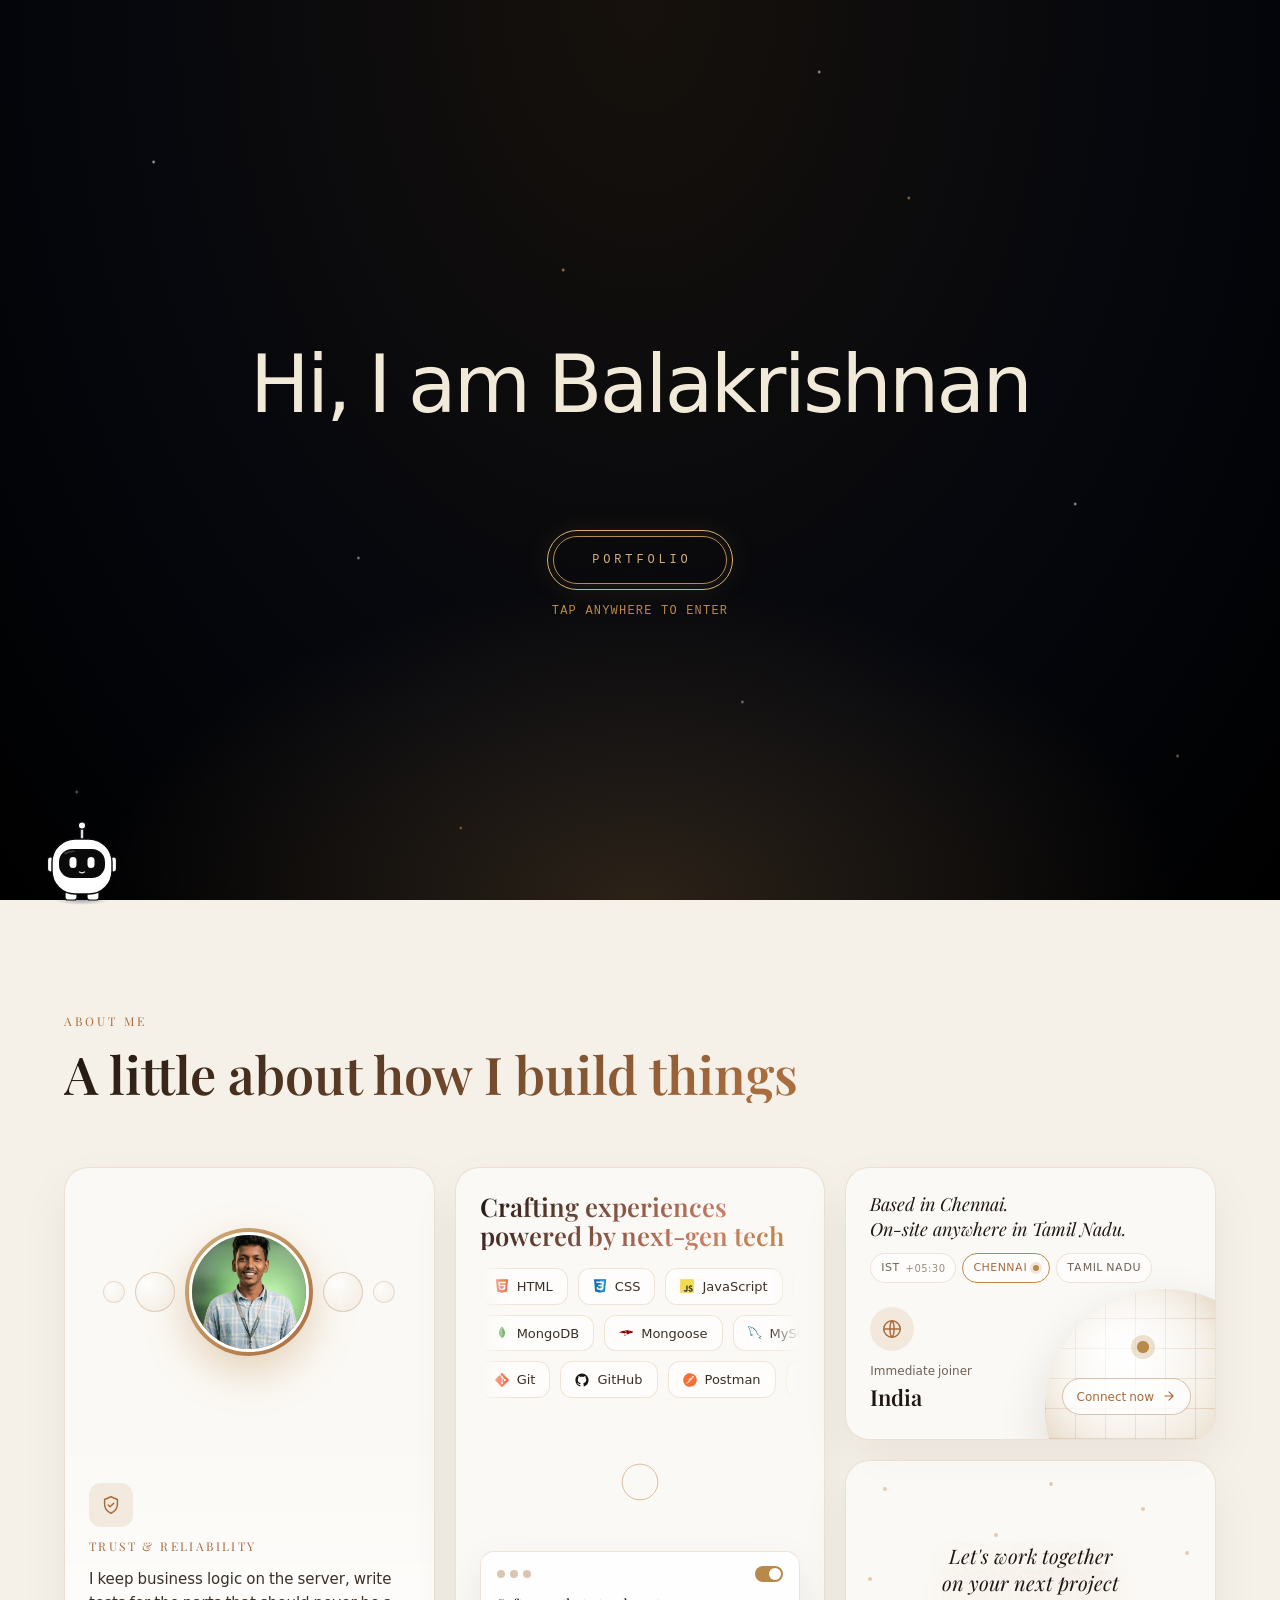
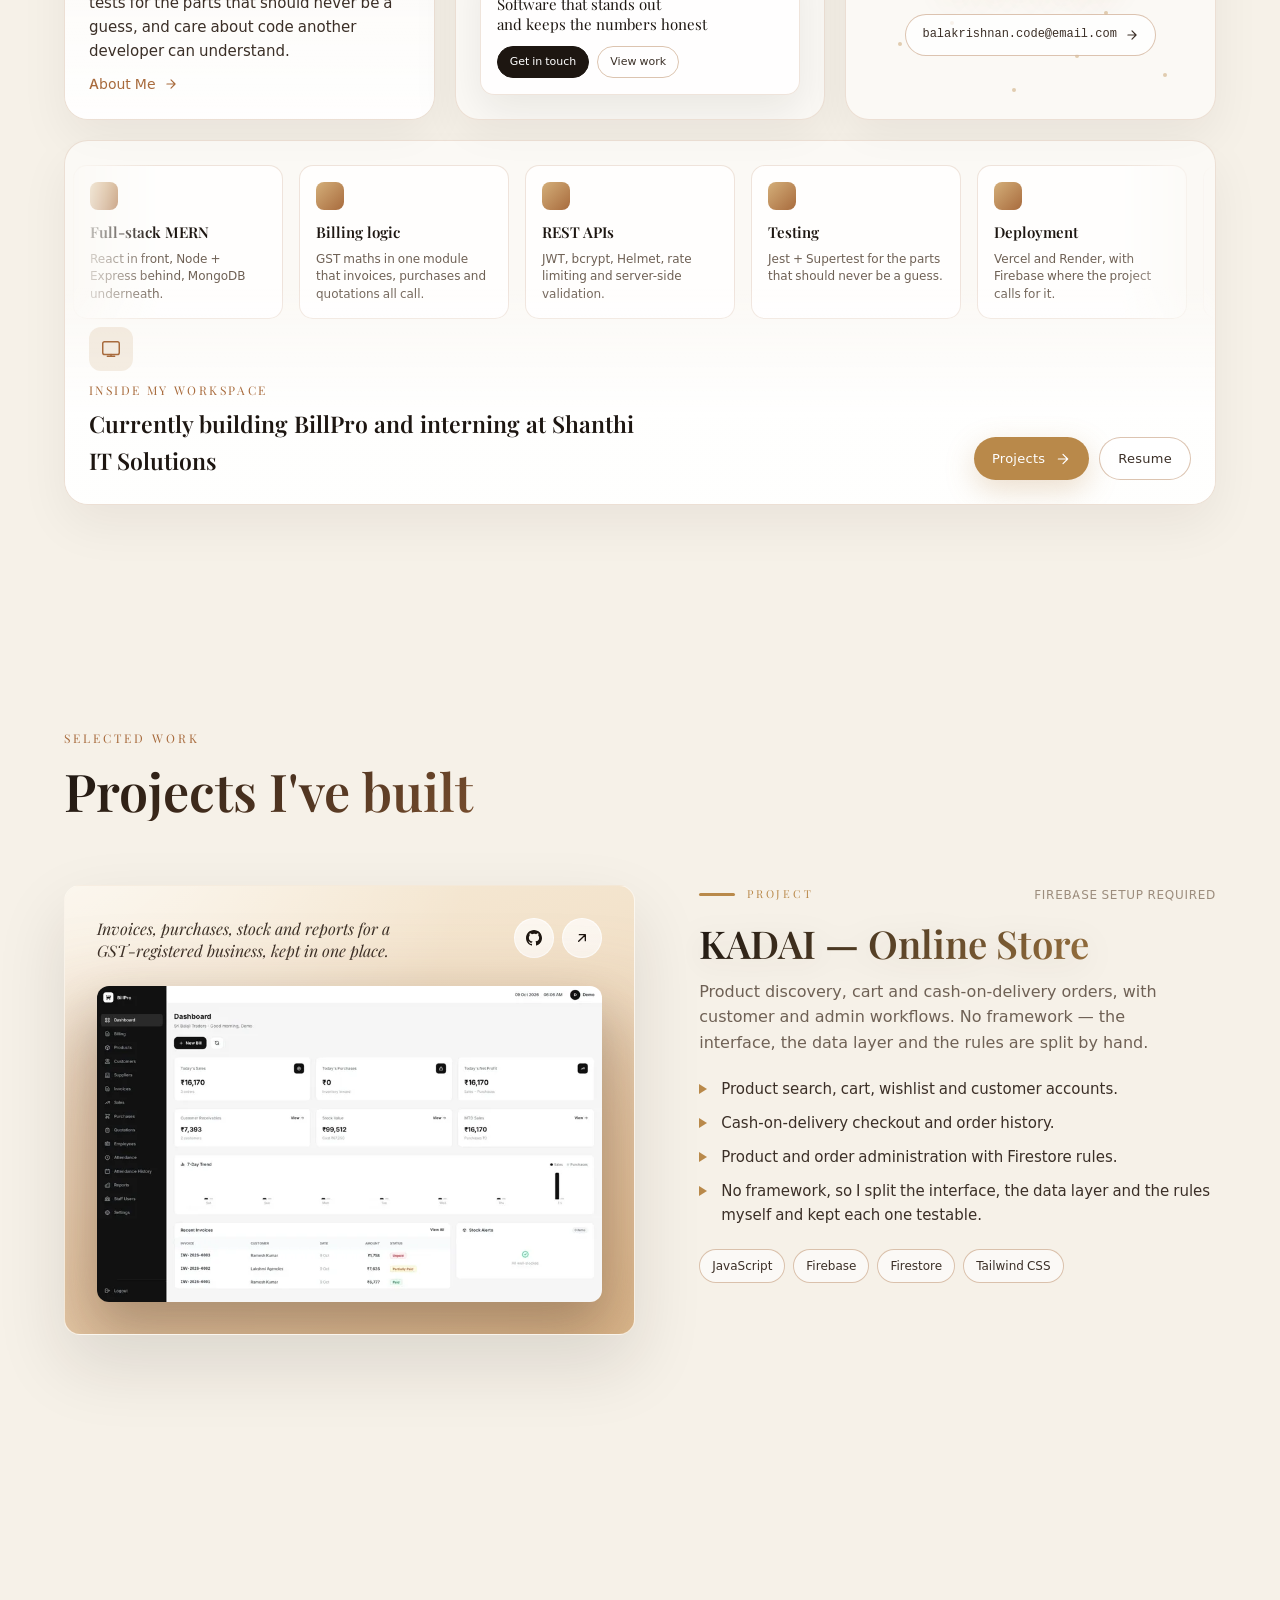
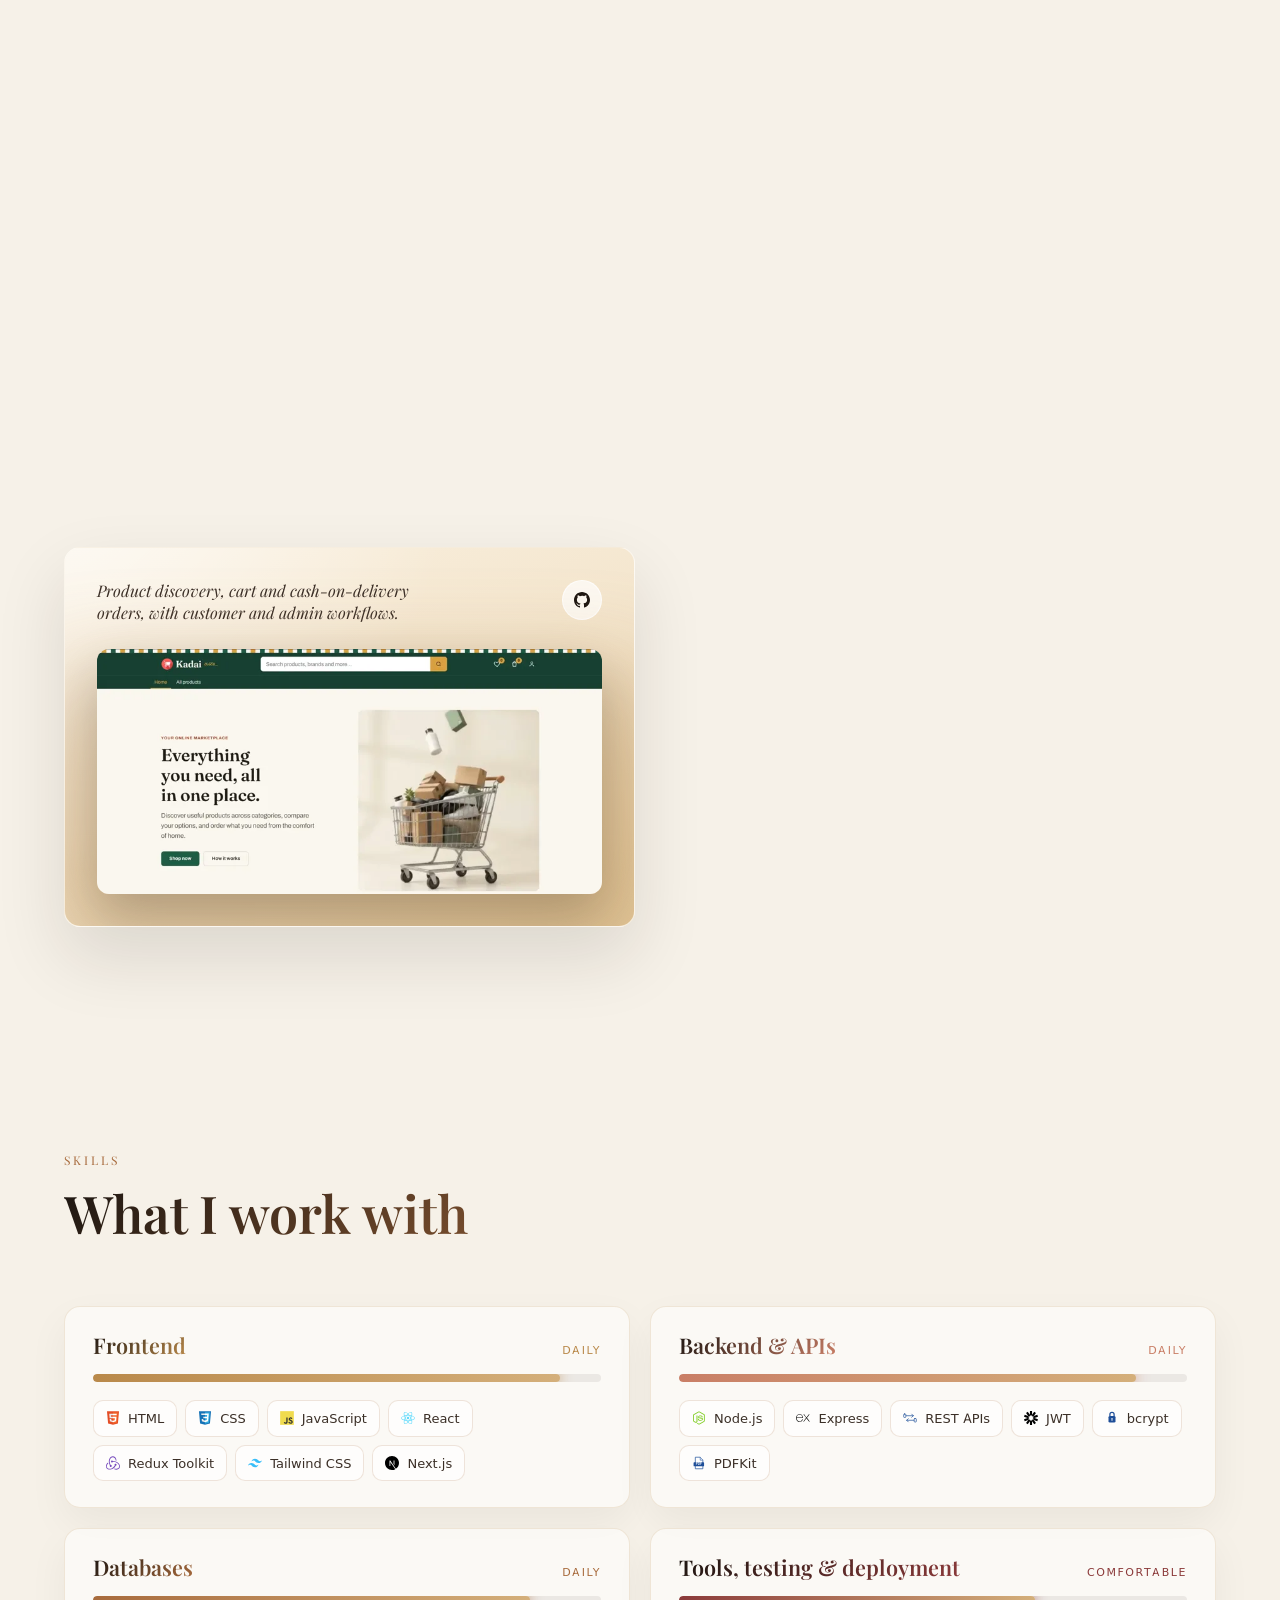
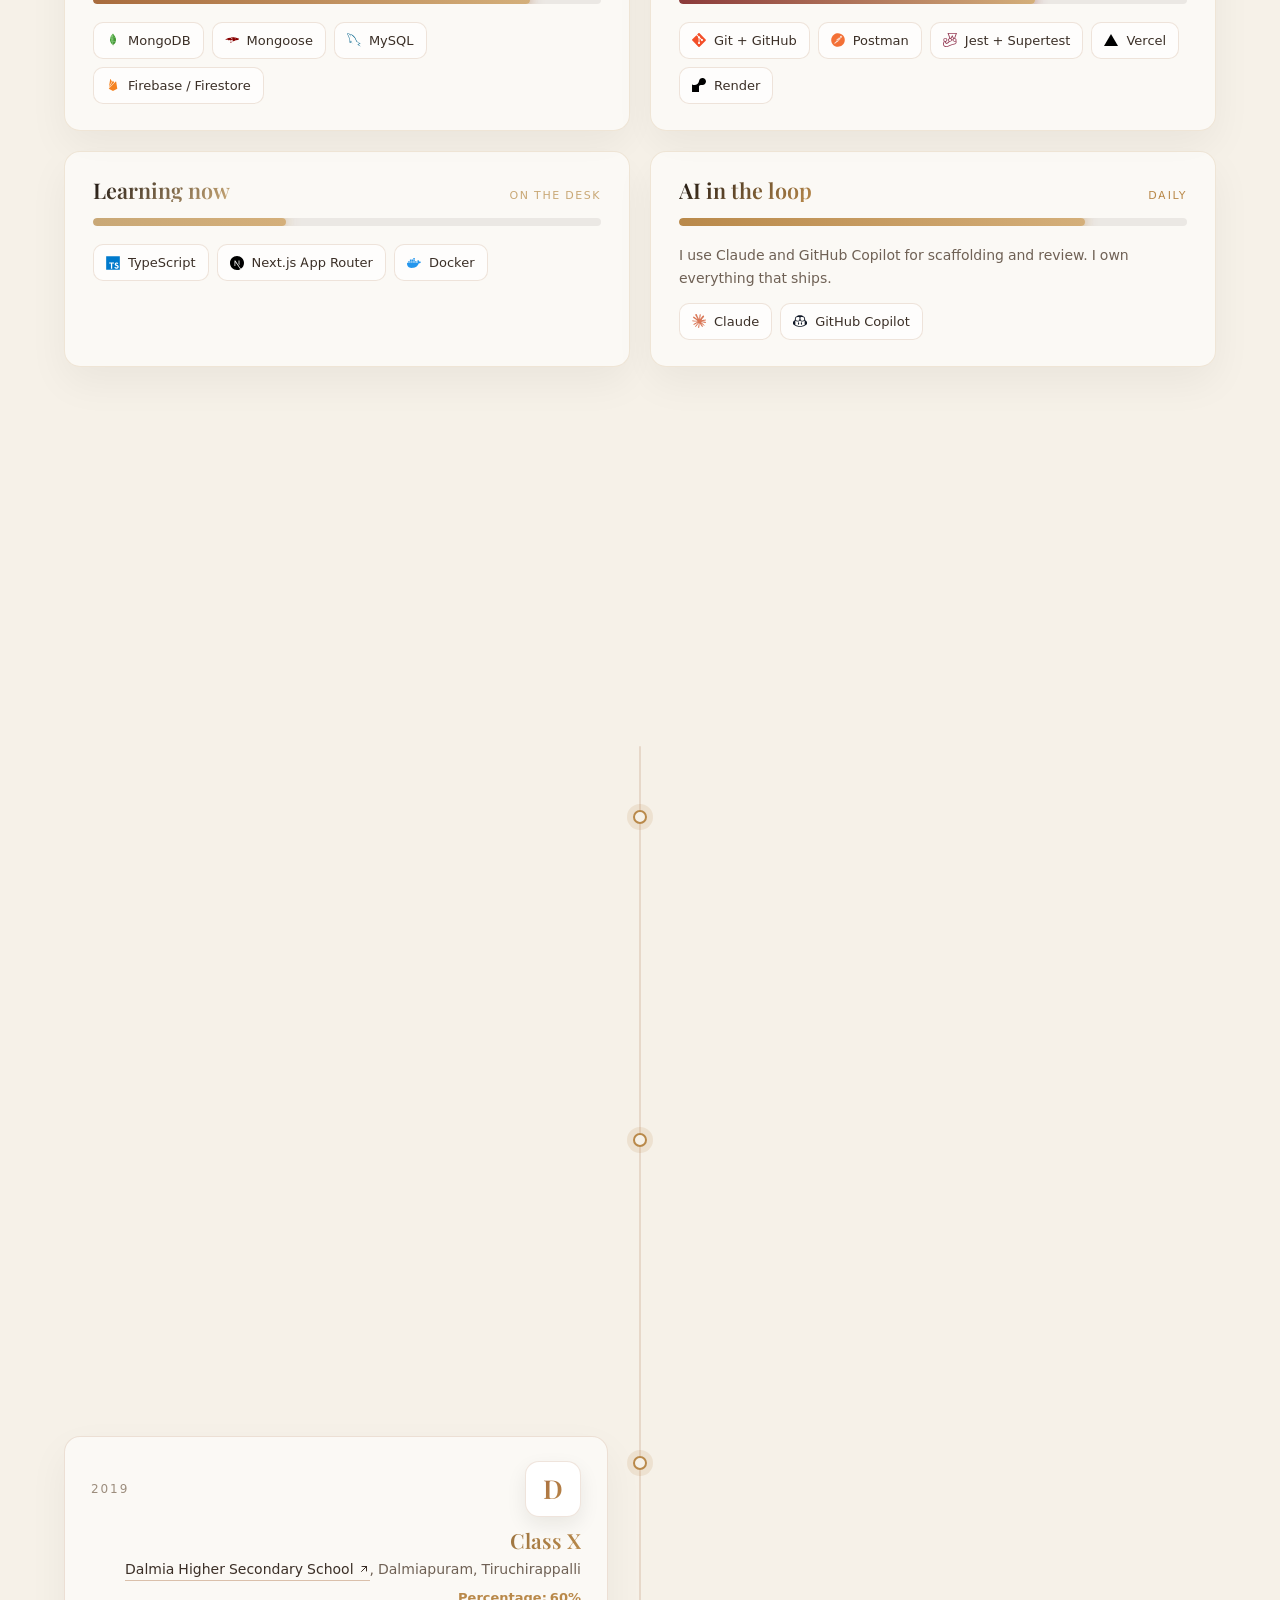
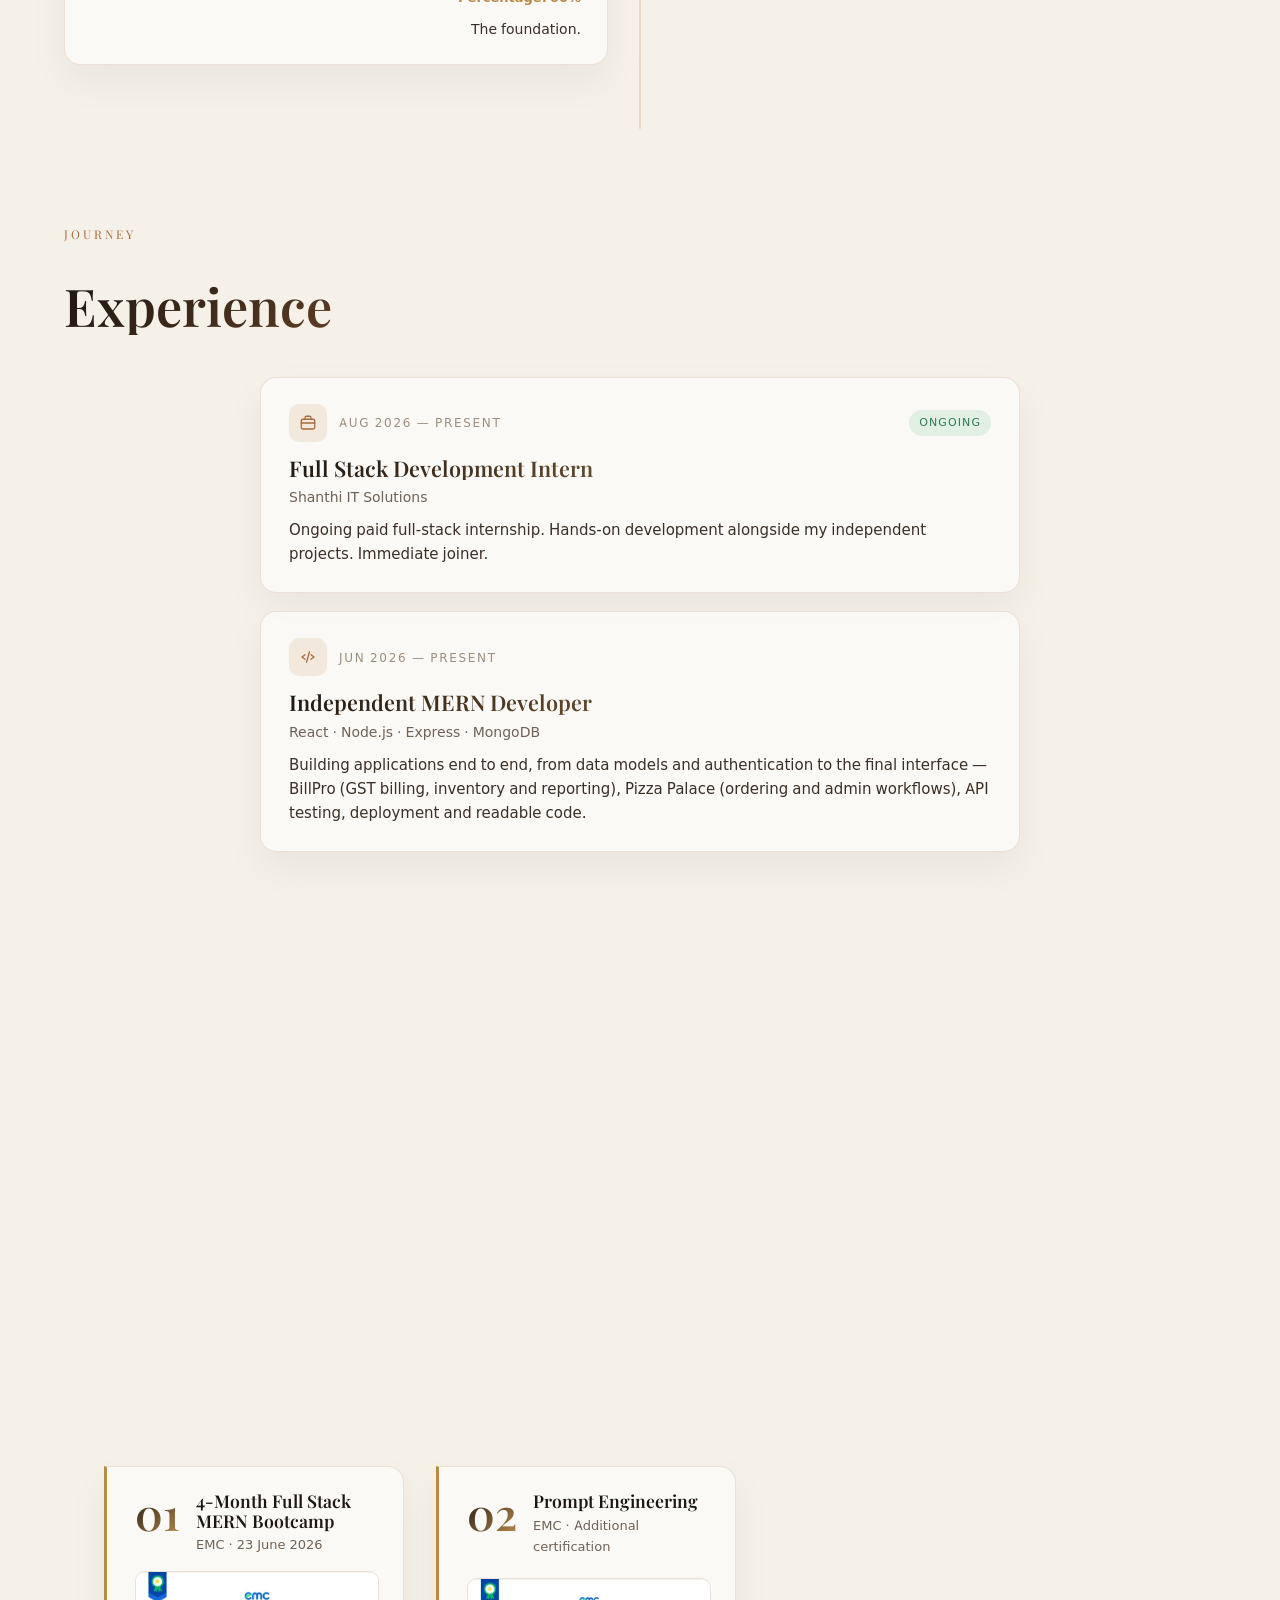
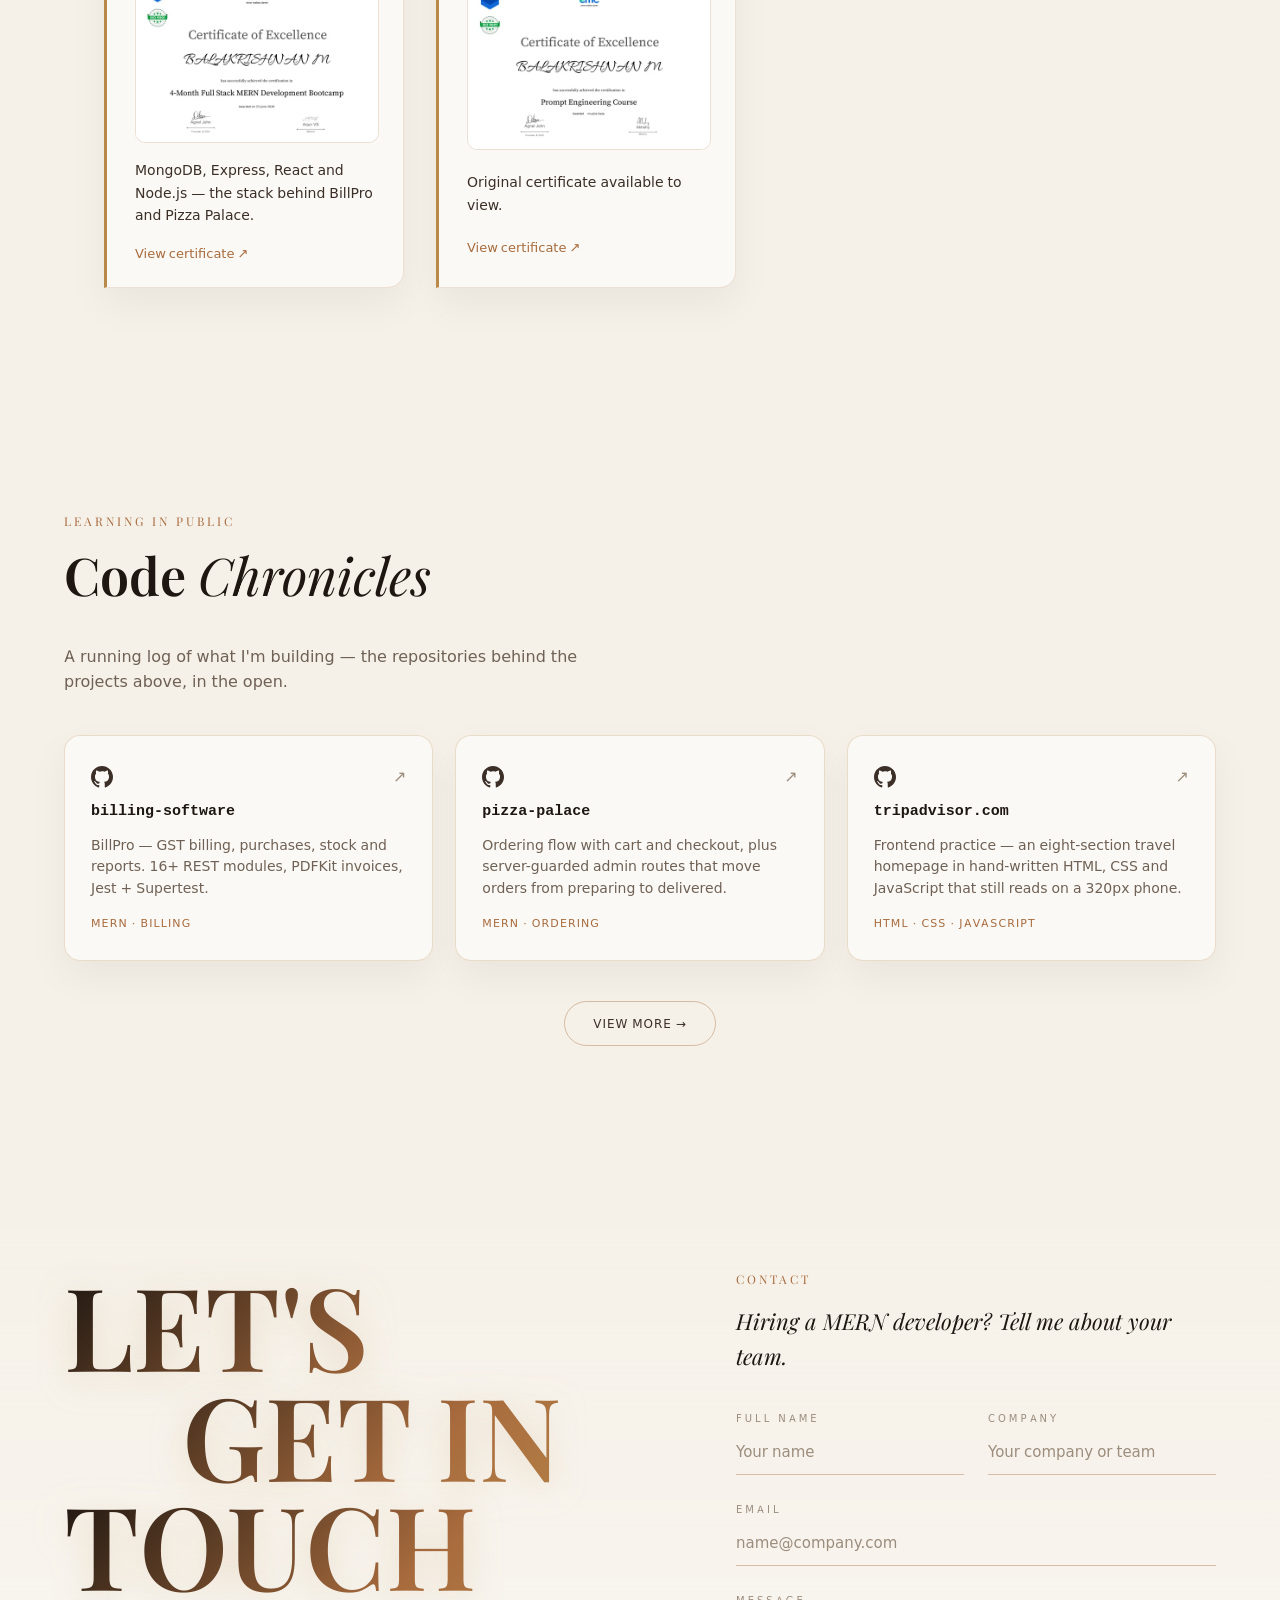
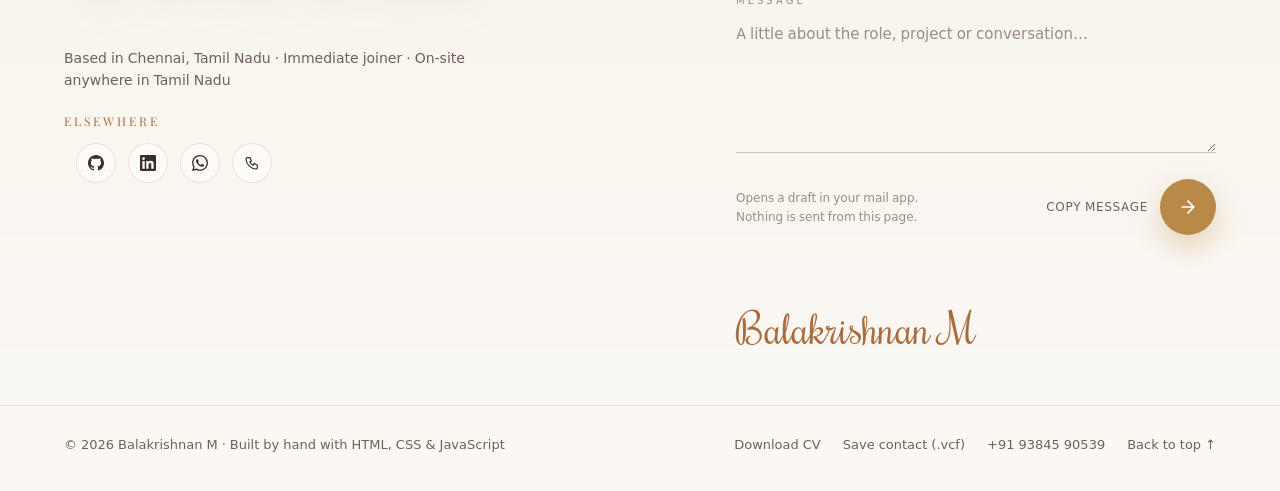
==== index.html @ 7e3c04fd "first commit" ====
<!DOCTYPE html>
<html lang="en">
  <head>
    <meta charset="utf-8" />
    <meta content="2026-10-20-r8.4" name="build" />
    <meta content="width=device-width, initial-scale=1" name="viewport" />
    <title>Balakrishnan M — MERN Stack Developer, Chennai</title>
    <meta content="MERN developer in Chennai. GST billing, ordering and admin software built end to end, with the source and a case study to read." name="description" />
    <meta content="#f6f1e8" name="theme-color" />
    <meta content="website" property="og:type" />
    <meta content="Balakrishnan M — MERN Stack Developer, Chennai" property="og:title" />
    <meta content="MERN developer in Chennai. GST billing, ordering and admin software built end to end, with the source and a case study to read." property="og:description" />
    <meta content="/assets/og.png" property="og:image" />
    <meta content="summary_large_image" name="twitter:card" />
    <link href="/assets/favicon.svg" rel="icon" type="image/svg+xml" />
    <link href="/assets/icon-192.png" rel="apple-touch-icon" />
    <link href="/site.webmanifest" rel="manifest" />
    <link as="font" crossorigin href="/assets/fonts/playfair-display.woff2" rel="preload" type="font/woff2" />
    <link as="font" crossorigin href="/assets/fonts/inter.woff2" rel="preload" type="font/woff2" />

    <!-- Opening gate: hides the page until the opening experience (shooting-star
         sky + Bit the guide, js/opening.js) has mounted so there is no flash of
         content. Skipped for reduced motion, motion-off, deep links and embeds;
         js/opening.js fails open after 2.5 s if it never boots. -->
    <script>
      (function () {
        var root = document.documentElement;
        try {
          var params = new URLSearchParams(location.search);
          if (params.has("embed")) root.classList.add("is-embedded");
          var reduce = matchMedia("(prefers-reduced-motion: reduce)").matches;
          var off = localStorage.getItem("bm-motion") === "off";
          var nav = performance.getEntriesByType("navigation")[0];
          var deepLink = location.hash && ["#top", "#home"].indexOf(location.hash) === -1 && (!nav || nav.type !== "reload");
          if (reduce || off || params.has("embed") || deepLink) return;
        } catch (e) {
          return;
        }
        root.classList.add("opening-pending");
        window.__openingFailOpen = setTimeout(function () {
          window.__openingBootExpired = true;
          root.classList.remove("opening-pending");
        }, 2500);
      })();
    </script>
    <style>
      html.opening-pending { background: #05070d; }
      html.opening-pending body { visibility: hidden; }
      html.opening-pending .opening-experience { visibility: visible; }
    </style>

    <link href="/css/site.css" rel="stylesheet" />
    <link href="/css/opening.css" rel="stylesheet" />
    <link href="/css/print.css" rel="stylesheet" media="print" />
    <script src="/js/site.js" type="module"></script>
    <script type="application/ld+json">
      {
        "@context": "https://schema.org",
        "@type": "Person",
        "name": "Balakrishnan M",
        "jobTitle": "MERN Stack Developer",
        "address": {
          "@type": "PostalAddress",
          "addressLocality": "Chennai",
          "addressRegion": "Tamil Nadu",
          "addressCountry": "IN"
        },
        "sameAs": [
          "https://github.com/Bala-self",
          "https://www.linkedin.com/in/balakrishnan-m-509aa8423/"
        ],
        "email": "balakrishnan.code@email.com"
      }
    </script>
    <noscript>
      <style>
        .js-only { display: none; }
        [data-reveal] { opacity: 1 !important; transform: none !important; filter: none !important; }
        .project-detail-sticky { display: none; }
        .skill-bar > i { width: var(--level) !important; }
      </style>
    </noscript>
  </head>
  <body id="top">
    <a class="skip-link" href="#main">Skip to content</a>

    <!-- Fixed particle field on the right half of the viewport. The 4,000
         points morph from a sphere to a helix to a grid to a torus as you
         scroll (js/site.js → ParticleField). -->
    <div aria-hidden="true" class="particle-field"><canvas data-field></canvas></div>

    <!-- =========================================================== HEADER -->
    <header class="site-header" data-header>
      <div class="header-row">
        <a aria-label="Balakrishnan M — home" class="brand" href="#home">Balakrishnan <em>M.</em></a>

        <nav aria-label="Primary" class="pill-nav" data-nav>
          <a href="#home">Home</a>
          <a href="#about">About</a>
          <a href="#projects">Projects</a>
          <button aria-controls="more-menu" aria-expanded="false" class="pill-more" data-more type="button">More <svg aria-hidden="true" viewBox="0 0 24 24"><path d="M6 9l6 6 6-6"></path></svg></button>
          <a href="#contact">Contact</a>

          <div class="more-menu" data-more-panel hidden id="more-menu">
            <div class="more-tiles">
              <a class="more-tile" href="#skills" style="--tile: #b9894a"><span class="more-tile-art"></span><span class="more-tile-copy"><b>Skills</b><small>Frontend, backend, databases and the tools in between.</small></span></a>
              <a class="more-tile" href="#journey" style="--tile: #a86b3d"><span class="more-tile-art"></span><span class="more-tile-copy"><b>Journey</b><small>School, engineering, then the internship.</small></span></a>
              <a class="more-tile" href="#certifications" style="--tile: #c97e66"><span class="more-tile-art"></span><span class="more-tile-copy"><b>Certifications</b><small>Two of them, both earned.</small></span></a>
              <a class="more-tile" href="#repos" style="--tile: #8b3a3a"><span class="more-tile-art"></span><span class="more-tile-copy"><b>Code Chronicles</b><small>Repositories, in the open.</small></span></a>
            </div>
            <div class="more-list">
              <a class="more-item" download href="/cv/Balakrishnan_M_MERN_Developer.pdf"><span class="more-icon">↓</span><span><b>Download CV</b><small>PDF, one page.</small></span><i>→</i></a>
              <a class="more-item" href="/work/billpro/"><span class="more-icon">▤</span><span><b>BillPro case study</b><small>How the GST billing app was built.</small></span><i>→</i></a>
              <a class="more-item" download href="/Balakrishnan-M.vcf"><span class="more-icon">☎</span><span><b>Save contact</b><small>.vcf for your phone.</small></span><i>→</i></a>
            </div>
          </div>
        </nav>

        <div class="header-actions">
          <button class="hire" id="hire-btn" type="button" data-open-mail>Hire Me</button>
          <button aria-controls="mobile-menu" aria-expanded="false" aria-label="Open menu" class="menu-button js-only" data-menu-open type="button"><svg aria-hidden="true" viewBox="0 0 24 24"><path d="M4 7h16M4 12h16M4 17h16"></path></svg></button>
        </div>
      </div>
    </header>

    <div aria-hidden="true" class="mobile-menu" data-mobile-menu id="mobile-menu">
      <div class="mobile-menu-head">
        <span class="brand">Balakrishnan <em>M.</em></span>
        <button aria-label="Close menu" class="menu-button" data-menu-close type="button"><svg aria-hidden="true" viewBox="0 0 24 24"><path d="m6 6 12 12M18 6 6 18"></path></svg></button>
      </div>
      <nav aria-label="Sections">
        <a href="#home">Home</a>
        <a href="#about">About</a>
        <a href="#projects">Projects</a>
        <a href="#skills">Skills</a>
        <a href="#journey">Journey</a>
        <a href="#certifications">Certifications</a>
        <a href="#repos">Code Chronicles</a>
        <a href="#contact">Contact</a>
      </nav>
      <div class="mobile-menu-foot">
        <button class="hire" type="button" data-open-mail>Hire Me</button>
        <a class="ghost" download href="/cv/Balakrishnan_M_MERN_Developer.pdf">View Resume</a>
      </div>
    </div>

    <main id="main">
      <!-- ============================================================ HERO -->
      <section class="hero" id="home">
        <div class="hero-grid">
          <div class="hero-copy" data-hero-copy>
            <span class="eyebrow">Welcome to my portfolio</span>
            <h1 class="hero-title">Hi, I'm <span>Balakrishnan M.</span></h1>
            <div class="hero-typed-row">
              <span class="hero-typed"><span data-typed></span><i class="caret"></i></span>
            </div>
            <p class="hero-text">I’m Balakrishnan M. I write the software that keeps a business honest: invoices that add up, stock counts that stay right, and orders that reach the right screen.</p>
            <p class="hero-current">Currently a paid full-stack intern at Shanthi IT Solutions. <strong>Available to join immediately.</strong></p>
            <div class="hero-actions">
              <a class="btn-solid" href="#projects">View Work</a>
              <a class="btn-outline" download href="/cv/Balakrishnan_M_MERN_Developer.pdf"><svg aria-hidden="true" viewBox="0 0 24 24"><path d="M12 3v12m0 0 4-4m-4 4-4-4M4 17v2a2 2 0 0 0 2 2h12a2 2 0 0 0 2-2v-2"></path></svg> View Resume</a>
            </div>
            <div class="socials">
              <a aria-label="GitHub" href="https://github.com/Bala-self" rel="noopener noreferrer" target="_blank"><svg viewBox="0 0 24 24"><path d="M12 0C5.37 0 0 5.373 0 12c0 5.303 3.438 9.8 8.207 11.387.6.11.793-.26.793-.577v-2.017c-3.338.726-4.042-1.61-4.042-1.61-.546-1.387-1.333-1.757-1.333-1.757-1.089-.744.083-.729.083-.729 1.205.084 1.84 1.237 1.84 1.237 1.07 1.834 2.807 1.304 3.492.997.108-.775.42-1.305.763-1.605-2.665-.303-5.466-1.332-5.466-5.93 0-1.31.469-2.381 1.236-3.221-.124-.303-.536-1.524.117-3.176 0 0 1.008-.322 3.301 1.23A11.5 11.5 0 0 1 12 5.803c1.02.005 2.047.138 3.006.404 2.291-1.552 3.297-1.23 3.297-1.23.655 1.653.243 2.874.12 3.176.77.84 1.234 1.911 1.234 3.221 0 4.61-2.804 5.624-5.475 5.921.43.372.823 1.102.823 2.222v3.293c0 .32.192.694.801.576C20.566 21.796 24 17.3 24 12c0-6.627-5.373-12-12-12z"></path></svg></a>
              <a aria-label="LinkedIn" href="https://www.linkedin.com/in/balakrishnan-m-509aa8423/" rel="noopener noreferrer" target="_blank"><svg viewBox="0 0 24 24"><path d="M20.447 20.452h-3.554v-5.569c0-1.328-.027-3.037-1.852-3.037-1.853 0-2.136 1.445-2.136 2.939v5.667H9.351V9h3.414v1.561h.046c.477-.9 1.637-1.85 3.37-1.85 3.601 0 4.267 2.37 4.267 5.455v6.286zM5.337 7.433c-1.144 0-2.063-.926-2.063-2.065 0-1.138.92-2.063 2.063-2.063 1.14 0 2.064.925 2.064 2.063 0 1.139-.925 2.065-2.064 2.065zm1.782 13.019H3.555V9h3.564v11.452zM22.225 0H1.771C.792 0 0 .774 0 1.729v20.542C0 23.227.792 24 1.771 24h20.451C23.2 24 24 23.227 24 22.271V1.729C24 .774 23.2 0 22.222 0h.003z"></path></svg></a>
              <a aria-label="WhatsApp" href="https://wa.me/919384590539?text=Hi%20Balakrishnan%2C%20I%20saw%20your%20portfolio%20and%20would%20like%20to%20discuss%20a%20role." rel="noopener noreferrer" target="_blank"><svg viewBox="0 0 24 24"><path d="M17.472 14.382c-.297-.149-1.758-.867-2.03-.967-.273-.099-.471-.148-.67.15-.197.297-.767.966-.94 1.164-.173.199-.347.223-.644.075-.297-.15-1.255-.463-2.39-1.475-.883-.788-1.48-1.761-1.653-2.059-.173-.297-.018-.458.13-.606.134-.133.298-.347.446-.52.149-.174.198-.298.298-.497.099-.198.05-.371-.025-.52-.075-.149-.669-1.612-.916-2.207-.242-.579-.487-.5-.669-.51-.173-.008-.371-.01-.57-.01-.198 0-.52.074-.792.372-.272.297-1.04 1.016-1.04 2.479 0 1.462 1.065 2.875 1.213 3.074.149.198 2.096 3.2 5.077 4.487.709.306 1.262.489 1.694.625.712.227 1.36.195 1.871.118.571-.085 1.758-.719 2.006-1.413.248-.694.248-1.289.173-1.413-.074-.124-.272-.198-.57-.347m-5.421 7.403h-.004a9.87 9.87 0 0 1-5.031-1.378l-.361-.214-3.741.982.998-3.648-.235-.374a9.86 9.86 0 0 1-1.51-5.26c.001-5.45 4.436-9.884 9.888-9.884 2.64 0 5.122 1.03 6.988 2.898a9.825 9.825 0 0 1 2.893 6.994c-.003 5.45-4.437 9.884-9.885 9.884m8.413-18.297A11.815 11.815 0 0 0 12.05 0C5.495 0 .16 5.335.157 11.892c0 2.096.547 4.142 1.588 5.945L.057 24l6.305-1.654a11.882 11.882 0 0 0 5.683 1.448h.005c6.554 0 11.89-5.335 11.893-11.893a11.821 11.821 0 0 0-3.48-8.413Z"></path></svg></a>
              <button aria-label="Send an email" class="social-btn" type="button" data-open-mail><svg fill="none" stroke="currentColor" stroke-width="1.8" viewBox="0 0 24 24"><path d="M4 5h16v14H4V5zm0 1 8 6 8-6" stroke-linecap="round" stroke-linejoin="round"></path></svg></button>
            </div>
          </div>

          <div class="hero-visual" data-hero-visual>
            <div class="hero-blob" data-depth="26" data-float="8" data-float-speed="0.6"></div>
            <div class="hero-ring" data-depth="18"></div>
            <div class="hero-frame-ghost" data-depth="-10"></div>
            <div class="hero-frame-tilt" data-depth="10" data-float="10" data-float-speed="0.8" data-tilt>
              <figure class="hero-frame">
                <img alt="Balakrishnan M in a navy suit, studio portrait" fetchpriority="high" height="1398" src="/assets/img/studio-portrait.webp" width="900" />
                <span class="corner corner-tl"></span>
                <span class="corner corner-br"></span>
                <span class="hero-glare"></span>
              </figure>
            </div>
          </div>
        </div>
      </section>

      <div class="page-body">
        <!-- ========================================================= ABOUT -->
        <section class="section" id="about">
          <div class="section-inner">
            <span class="eyebrow" data-reveal>About Me</span>
            <h2 class="h2 grad" data-reveal>A little about how I build things</h2>

            <div class="bento">
              <!-- Tile 1: trust -->
              <div class="tile tile-trust" data-reveal>
                <span class="tile-badge">Trust &amp; Reliability <i></i></span>
                <div class="avatar-row">
                  <span class="ring ring-xs"></span>
                  <span class="ring ring-sm"></span>
                  <span class="avatar"><span><img alt="Balakrishnan M smiling in a checked shirt" height="1092" loading="lazy" src="/assets/img/balakrishnan.webp" width="900" /></span></span>
                  <span class="ring ring-sm"></span>
                  <span class="ring ring-xs"></span>
                </div>
                <div class="tile-shade"></div>
                <div class="tile-trust-copy">
                  <span class="tile-icon"><svg viewBox="0 0 24 24"><path d="M12 3l7 3v5c0 5-3.5 8.5-7 10-3.5-1.5-7-5-7-10V6l7-3z"></path><path d="m9 12 2 2 4-4"></path></svg></span>
                  <p class="tile-kicker">Trust &amp; Reliability</p>
                  <p class="tile-lead">I keep business logic on the server, write tests for the parts that should never be a guess, and care about code another developer can understand.</p>
                  <a class="tile-link" href="#journey">About Me <svg viewBox="0 0 24 24"><path d="M5 12h14M12 5l7 7-7 7"></path></svg></a>
                </div>
              </div>

              <!-- Tile 2: tech marquee -->
              <div class="tile tile-tech" data-reveal data-reveal-delay="1">
                <h3 class="tile-title grad-rose">Crafting experiences powered by next-gen tech</h3>
                <div class="marquee-rows">
                  <div class="marquee" data-marquee>
                    <div class="marquee-track">
                      <span class="chip"><img alt="" src="/assets/icons/html5.svg" />HTML</span>
                      <span class="chip"><img alt="" src="/assets/icons/css3.svg" />CSS</span>
                      <span class="chip"><img alt="" src="/assets/icons/javascript.svg" />JavaScript</span>
                      <span class="chip"><img alt="" src="/assets/icons/react.svg" />React</span>
                      <span class="chip"><img alt="" src="/assets/icons/redux.svg" />Redux Toolkit</span>
                      <span class="chip"><img alt="" src="/assets/icons/tailwind.svg" />Tailwind CSS</span>
                      <span class="chip"><img alt="" src="/assets/icons/nextjs.svg" />Next.js</span>
                    </div>
                  </div>
                  <div class="marquee" data-marquee data-reverse>
                    <div class="marquee-track">
                      <span class="chip"><img alt="" src="/assets/icons/mongodb.svg" />MongoDB</span>
                      <span class="chip"><img alt="" src="/assets/icons/mongoose.svg" />Mongoose</span>
                      <span class="chip"><img alt="" src="/assets/icons/mysql.svg" />MySQL</span>
                      <span class="chip"><img alt="" src="/assets/icons/firebase.svg" />Firebase</span>
                      <span class="chip"><img alt="" src="/assets/icons/nodejs.svg" />Node.js</span>
                      <span class="chip"><img alt="" src="/assets/icons/express.svg" />Express</span>
                      <span class="chip"><img alt="" src="/assets/icons/rest-api.svg" />REST APIs</span>
                      <span class="chip"><img alt="" src="/assets/icons/jwt.svg" />JWT + bcrypt</span>
                    </div>
                  </div>
                  <div class="marquee" data-marquee>
                    <div class="marquee-track">
                      <span class="chip"><img alt="" src="/assets/icons/git.svg" />Git</span>
                      <span class="chip"><img alt="" src="/assets/icons/github.svg" />GitHub</span>
                      <span class="chip"><img alt="" src="/assets/icons/postman.svg" />Postman</span>
                      <span class="chip"><img alt="" src="/assets/icons/jest.svg" />Jest</span>
                      <span class="chip"><img alt="" src="/assets/icons/supertest.svg" />Supertest</span>
                      <span class="chip"><img alt="" src="/assets/icons/vercel.svg" />Vercel</span>
                      <span class="chip"><img alt="" src="/assets/icons/render.svg" />Render</span>
                      <span class="chip"><img alt="" src="/assets/icons/docker.svg" />Docker</span>
                      <span class="chip"><img alt="" src="/assets/icons/pdfkit.svg" />PDFKit</span>
                      <span class="chip"><img alt="" src="/assets/icons/typescript.svg" />TypeScript</span>
                    </div>
                  </div>
                </div>
                <div class="pulse-rings"><i></i><i></i><i></i><i></i></div>
                <div class="mini-browser">
                  <div class="mini-browser-bar"><span class="dots"><i></i><i></i><i></i></span><span class="toggle"><i></i></span></div>
                  <p>Software that stands out<br />and keeps the numbers honest</p>
                  <div class="mini-browser-actions"><a href="#contact">Get in touch</a><a href="#projects">View work</a></div>
                </div>
              </div>

              <!-- Tile 3: location -->
              <div class="tile tile-globe" data-reveal data-reveal-delay="2">
                <div class="globe"><span class="globe-grid"></span><span class="globe-shine"></span></div>
                <div class="globe-pin"><i class="ping"></i><i class="pulse"></i><i class="dot"></i></div>
                <div class="tile-globe-top">
                  <p class="tile-italic">Based in Chennai.<br />On-site anywhere in Tamil Nadu.</p>
                  <div class="tz-row"><span class="tz">IST <small>+05:30</small></span><span class="tz tz-active">Chennai <i></i></span><span class="tz">Tamil Nadu</span></div>
                </div>
                <div class="tile-globe-foot">
                  <div>
                    <span class="tile-icon round"><svg viewBox="0 0 24 24"><circle cx="12" cy="12" r="9"></circle><path d="M3 12h18M12 3c3 3 3 15 0 18M12 3c-3 3-3 15 0 18"></path></svg></span>
                    <p class="tile-small">Immediate joiner</p>
                    <p class="tile-big">India</p>
                  </div>
                  <a class="pill-link" href="#contact">Connect now <svg viewBox="0 0 24 24"><path d="M5 12h14M12 5l7 7-7 7"></path></svg></a>
                </div>
              </div>

              <!-- Tile 4: CTA -->
              <div class="tile tile-cta" data-reveal data-reveal-delay="2">
                <div class="stars"><i style="top:10%;left:10%"></i><i style="top:18%;left:80%"></i><i style="top:70%;left:14%"></i><i style="top:82%;left:86%"></i><i style="top:45%;left:6%"></i><i style="top:28%;left:40%"></i><i style="top:58%;left:70%"></i><i style="top:88%;left:45%"></i><i style="top:8%;left:55%"></i><i style="top:75%;left:62%"></i><i style="top:35%;left:92%"></i><i style="top:62%;left:28%"></i></div>
                <p class="tile-italic glow-text">Let's work together<br />on your next project</p>
                <button class="mono-link" type="button" data-open-mail>balakrishnan.code@email.com <svg viewBox="0 0 24 24"><path d="M5 12h14M12 5l7 7-7 7"></path></svg></button>
              </div>

              <!-- Tile 5: workspace marquee -->
              <div class="tile tile-workspace" data-reveal data-reveal-delay="3">
                <div class="workspace-marquee" data-marquee>
                  <div class="marquee-track">
                    <div class="ws-card"><i></i><p>Full-stack MERN</p><small>React in front, Node + Express behind, MongoDB underneath.</small></div>
                    <div class="ws-card"><i></i><p>Billing logic</p><small>GST maths in one module that invoices, purchases and quotations all call.</small></div>
                    <div class="ws-card"><i></i><p>REST APIs</p><small>JWT, bcrypt, Helmet, rate limiting and server-side validation.</small></div>
                    <div class="ws-card"><i></i><p>Testing</p><small>Jest + Supertest for the parts that should never be a guess.</small></div>
                    <div class="ws-card"><i></i><p>Deployment</p><small>Vercel and Render, with Firebase where the project calls for it.</small></div>
                    <div class="ws-card"><i></i><p>Responsive UI</p><small>Hand-written, mobile-first layouts that read on a 320px phone.</small></div>
                  </div>
                </div>
                <div class="tile-shade-up"></div>
                <div class="tile-workspace-foot">
                  <div>
                    <span class="tile-icon square"><svg viewBox="0 0 24 24"><rect height="14" rx="2" width="18" x="3" y="4"></rect><path d="M8 20h8M12 18v2"></path></svg></span>
                    <p class="tile-kicker">Inside My Workspace</p>
                    <p class="tile-strong">Currently building BillPro and interning at Shanthi IT Solutions</p>
                  </div>
                  <div class="tile-actions">
                    <a class="btn-solid small" href="#projects">Projects <svg viewBox="0 0 24 24"><path d="M5 12h14M12 5l7 7-7 7"></path></svg></a>
                    <a class="btn-outline small" download href="/cv/Balakrishnan_M_MERN_Developer.pdf">Resume</a>
                  </div>
                </div>
              </div>
            </div>
          </div>
        </section>

        <!-- ====================================================== PROJECTS -->
        <section class="section section-projects" id="projects">
          <div class="section-inner">
            <span class="eyebrow" data-reveal>Selected Work</span>
            <h2 class="h2 grad" data-reveal>Projects I've built</h2>

            <div class="projects-grid" data-projects>
              <div class="projects-cards">
                <!-- 01 BillPro -->
                <div class="project-block" data-project="0" id="billpro" style="--accent: #a86b3d; --card-a: #f1dfc6; --card-b: #e2c399; --card-c: #f7ecd9">
                  <article class="project-card" data-reveal>
                    <div class="project-card-glow"></div>
                    <div class="project-card-top">
                      <p class="project-tag">Invoices, purchases, stock and reports for a GST-registered business, kept in one place.</p>
                      <div class="project-icons">
                        <a aria-label="BillPro source on GitHub" href="https://github.com/Bala-self/billing-software" rel="noopener noreferrer" target="_blank"><svg viewBox="0 0 24 24"><path d="M12 0C5.37 0 0 5.373 0 12c0 5.303 3.438 9.8 8.207 11.387.6.11.793-.26.793-.577v-2.017c-3.338.726-4.042-1.61-4.042-1.61-.546-1.387-1.333-1.757-1.333-1.757-1.089-.744.083-.729.083-.729 1.205.084 1.84 1.237 1.84 1.237 1.07 1.834 2.807 1.304 3.492.997.108-.775.42-1.305.763-1.605-2.665-.303-5.466-1.332-5.466-5.93 0-1.31.469-2.381 1.236-3.221-.124-.303-.536-1.524.117-3.176 0 0 1.008-.322 3.301 1.23A11.5 11.5 0 0 1 12 5.803c1.02.005 2.047.138 3.006.404 2.291-1.552 3.297-1.23 3.297-1.23.655 1.653.243 2.874.12 3.176.77.84 1.234 1.911 1.234 3.221 0 4.61-2.804 5.624-5.475 5.921.43.372.823 1.102.823 2.222v3.293c0 .32.192.694.801.576C20.566 21.796 24 17.3 24 12c0-6.627-5.373-12-12-12z"></path></svg></a>
                        <a aria-label="BillPro case study" href="/work/billpro/"><svg fill="none" stroke="currentColor" stroke-width="2" viewBox="0 0 24 24"><path d="M7 17L17 7M17 7H8M17 7V16" stroke-linecap="round" stroke-linejoin="round"></path></svg></a>
                      </div>
                    </div>
                    <div class="project-shot">
                      <div class="project-shot-halo"></div>
                      <a aria-label="Enlarge BillPro screenshot" data-lightbox href="/assets/img/billpro.webp"><img alt="BillPro — GST Billing application screenshot" height="500" loading="lazy" sizes="(max-width: 767px) 92vw, 560px" src="/assets/img/billpro-800.webp" srcset="/assets/img/billpro-400.webp 400w, /assets/img/billpro-800.webp 800w" width="800" /></a>
                    </div>
                  </article>
                  <div class="project-detail project-detail-inline" data-reveal>
                    <div class="project-detail-head"><span class="project-rule"></span><span class="project-label">Project</span><a class="project-live" href="/work/billpro/">Case study <svg viewBox="0 0 24 24"><path d="M7 17L17 7M17 7H8M17 7V16"></path></svg></a></div>
                    <h3>BillPro — GST Billing</h3>
                    <p>Invoices, purchases, stock and reports for a GST-registered business, kept in one place. Source available; a public demo is next.</p>
                    <ul>
                      <li>16+ REST modules with JWT, bcrypt, Helmet and rate limiting.</li>
                      <li>Server-validated stock, movement history and PDFKit invoices.</li>
                      <li>Jest + Supertest, indexed queries and aggregation reports.</li>
                      <li>The GST maths started out in three places. It now lives in one module that invoices, purchases and quotations all call.</li>
                    </ul>
                    <div class="project-tags"><span>MongoDB</span><span>Express</span><span>React</span><span>Node.js</span><span>PDFKit</span><span>Jest</span></div>
                  </div>
                </div>

                <!-- 02 Pizza Palace -->
                <div class="project-block" data-project="1" id="pizza-palace" style="--accent: #8b3a3a; --card-a: #f0d6cf; --card-b: #d9a79c; --card-c: #f8e9e4">
                  <article class="project-card" data-reveal>
                    <div class="project-card-glow"></div>
                    <div class="project-card-top">
                      <p class="project-tag">Menu, cart and checkout out front; an admin screen that moves each order from preparing to delivered.</p>
                      <div class="project-icons">
                        <a aria-label="Pizza Palace source on GitHub" href="https://github.com/Bala-self/pizza-palace" rel="noopener noreferrer" target="_blank"><svg viewBox="0 0 24 24"><path d="M12 0C5.37 0 0 5.373 0 12c0 5.303 3.438 9.8 8.207 11.387.6.11.793-.26.793-.577v-2.017c-3.338.726-4.042-1.61-4.042-1.61-.546-1.387-1.333-1.757-1.333-1.757-1.089-.744.083-.729.083-.729 1.205.084 1.84 1.237 1.84 1.237 1.07 1.834 2.807 1.304 3.492.997.108-.775.42-1.305.763-1.605-2.665-.303-5.466-1.332-5.466-5.93 0-1.31.469-2.381 1.236-3.221-.124-.303-.536-1.524.117-3.176 0 0 1.008-.322 3.301 1.23A11.5 11.5 0 0 1 12 5.803c1.02.005 2.047.138 3.006.404 2.291-1.552 3.297-1.23 3.297-1.23.655 1.653.243 2.874.12 3.176.77.84 1.234 1.911 1.234 3.221 0 4.61-2.804 5.624-5.475 5.921.43.372.823 1.102.823 2.222v3.293c0 .32.192.694.801.576C20.566 21.796 24 17.3 24 12c0-6.627-5.373-12-12-12z"></path></svg></a>
                        <a aria-label="Pizza Palace live demo" href="https://pizza-palace-lake.vercel.app/" rel="noopener noreferrer" target="_blank"><svg fill="none" stroke="currentColor" stroke-width="2" viewBox="0 0 24 24"><path d="M7 17L17 7M17 7H8M17 7V16" stroke-linecap="round" stroke-linejoin="round"></path></svg></a>
                      </div>
                    </div>
                    <div class="project-shot">
                      <div class="project-shot-halo"></div>
                      <a aria-label="Enlarge Pizza Palace screenshot" data-lightbox href="/assets/img/pizza.webp"><img alt="Pizza Palace application screenshot" height="500" loading="lazy" sizes="(max-width: 767px) 92vw, 560px" src="/assets/img/pizza-800.webp" srcset="/assets/img/pizza-400.webp 400w, /assets/img/pizza-800.webp 800w" width="800" /></a>
                    </div>
                  </article>
                  <div class="project-detail project-detail-inline" data-reveal>
                    <div class="project-detail-head"><span class="project-rule"></span><span class="project-label">Project</span><a class="project-live" href="https://pizza-palace-lake.vercel.app/" rel="noopener noreferrer" target="_blank">Live Demo <svg viewBox="0 0 24 24"><path d="M7 17L17 7M17 7H8M17 7V16"></path></svg></a></div>
                    <h3>Pizza Palace</h3>
                    <p>Menu, cart and checkout out front; behind it, an admin screen that moves each order from preparing to delivered.</p>
                    <ul>
                      <li>Menu, cart and customer ordering flow.</li>
                      <li>Protected admin routes with role-based access.</li>
                      <li>Order status updates from preparing to delivered.</li>
                      <li>The admin routes are guarded on the server, not just hidden in the interface.</li>
                    </ul>
                    <div class="project-tags"><span>React</span><span>Node.js</span><span>Express</span><span>MongoDB</span><span>JWT</span></div>
                  </div>
                </div>

                <!-- 03 KADAI -->
                <div class="project-block" data-project="2" id="kadai" style="--accent: #b9894a; --card-a: #f3e4cb; --card-b: #e5cb9f; --card-c: #faf1e1">
                  <article class="project-card" data-reveal>
                    <div class="project-card-glow"></div>
                    <div class="project-card-top">
                      <p class="project-tag">Product discovery, cart and cash-on-delivery orders, with customer and admin workflows.</p>
                      <div class="project-icons">
                        <a aria-label="KADAI source on GitHub" href="https://github.com/Bala-self/ecommeres-website-using-firebase" rel="noopener noreferrer" target="_blank"><svg viewBox="0 0 24 24"><path d="M12 0C5.37 0 0 5.373 0 12c0 5.303 3.438 9.8 8.207 11.387.6.11.793-.26.793-.577v-2.017c-3.338.726-4.042-1.61-4.042-1.61-.546-1.387-1.333-1.757-1.333-1.757-1.089-.744.083-.729.083-.729 1.205.084 1.84 1.237 1.84 1.237 1.07 1.834 2.807 1.304 3.492.997.108-.775.42-1.305.763-1.605-2.665-.303-5.466-1.332-5.466-5.93 0-1.31.469-2.381 1.236-3.221-.124-.303-.536-1.524.117-3.176 0 0 1.008-.322 3.301 1.23A11.5 11.5 0 0 1 12 5.803c1.02.005 2.047.138 3.006.404 2.291-1.552 3.297-1.23 3.297-1.23.655 1.653.243 2.874.12 3.176.77.84 1.234 1.911 1.234 3.221 0 4.61-2.804 5.624-5.475 5.921.43.372.823 1.102.823 2.222v3.293c0 .32.192.694.801.576C20.566 21.796 24 17.3 24 12c0-6.627-5.373-12-12-12z"></path></svg></a>
                      </div>
                    </div>
                    <div class="project-shot">
                      <div class="project-shot-halo"></div>
                      <a aria-label="Enlarge KADAI screenshot" data-lightbox href="/assets/img/kadai.webp"><img alt="KADAI — Online Store application screenshot" height="500" loading="lazy" sizes="(max-width: 767px) 92vw, 560px" src="/assets/img/kadai-800.webp" srcset="/assets/img/kadai-400.webp 400w, /assets/img/kadai-800.webp 800w" width="800" /></a>
                    </div>
                  </article>
                  <div class="project-detail project-detail-inline" data-reveal>
                    <div class="project-detail-head"><span class="project-rule"></span><span class="project-label">Project</span><span class="project-note">Firebase setup required</span></div>
                    <h3>KADAI — Online Store</h3>
                    <p>Product discovery, cart and cash-on-delivery orders, with customer and admin workflows. No framework — the interface, the data layer and the rules are split by hand.</p>
                    <ul>
                      <li>Product search, cart, wishlist and customer accounts.</li>
                      <li>Cash-on-delivery checkout and order history.</li>
                      <li>Product and order administration with Firestore rules.</li>
                      <li>No framework, so I split the interface, the data layer and the rules myself and kept each one testable.</li>
                    </ul>
                    <div class="project-tags"><span>JavaScript</span><span>Firebase</span><span>Firestore</span><span>Tailwind CSS</span></div>
                  </div>
                </div>
              </div>

              <!-- Desktop: the sticky detail panel mirrors whichever card is in the middle of the viewport. -->
              <aside aria-hidden="true" class="project-detail-sticky" data-project-sticky></aside>
            </div>
          </div>
        </section>

        <!-- ======================================================== SKILLS -->
        <section class="section" id="skills">
          <div class="section-inner">
            <span class="eyebrow" data-reveal="slide">Skills</span>
            <h2 class="h2 grad" data-reveal="slide">What I work with</h2>

            <div class="skills-grid">
              <div class="skill-card" data-reveal style="--accent: #b9894a">
                <div class="skill-card-head"><h3 class="grad-accent">Frontend</h3><span class="skill-level">Daily</span></div>
                <div class="skill-bar" style="--level: 92%"><i></i></div>
                <div class="skill-chips">
                  <span><img alt="" src="/assets/icons/html5.svg" />HTML</span><span><img alt="" src="/assets/icons/css3.svg" />CSS</span><span><img alt="" src="/assets/icons/javascript.svg" />JavaScript</span><span><img alt="" src="/assets/icons/react.svg" />React</span><span><img alt="" src="/assets/icons/redux.svg" />Redux Toolkit</span><span><img alt="" src="/assets/icons/tailwind.svg" />Tailwind CSS</span><span><img alt="" src="/assets/icons/nextjs.svg" />Next.js</span>
                </div>
              </div>
              <div class="skill-card" data-reveal data-reveal-delay="1" style="--accent: #c97e66">
                <div class="skill-card-head"><h3 class="grad-accent">Backend &amp; APIs</h3><span class="skill-level">Daily</span></div>
                <div class="skill-bar" style="--level: 90%"><i></i></div>
                <div class="skill-chips">
                  <span><img alt="" src="/assets/icons/nodejs.svg" />Node.js</span><span><img alt="" src="/assets/icons/express.svg" />Express</span><span><img alt="" src="/assets/icons/rest-api.svg" />REST APIs</span><span><img alt="" src="/assets/icons/jwt.svg" />JWT</span><span><img alt="" src="/assets/icons/bcrypt.svg" />bcrypt</span><span><img alt="" src="/assets/icons/pdfkit.svg" />PDFKit</span>
                </div>
              </div>
              <div class="skill-card" data-reveal data-reveal-delay="2" style="--accent: #a86b3d">
                <div class="skill-card-head"><h3 class="grad-accent">Databases</h3><span class="skill-level">Daily</span></div>
                <div class="skill-bar" style="--level: 86%"><i></i></div>
                <div class="skill-chips">
                  <span><img alt="" src="/assets/icons/mongodb.svg" />MongoDB</span><span><img alt="" src="/assets/icons/mongoose.svg" />Mongoose</span><span><img alt="" src="/assets/icons/mysql.svg" />MySQL</span><span><img alt="" src="/assets/icons/firebase.svg" />Firebase / Firestore</span>
                </div>
              </div>
              <div class="skill-card" data-reveal data-reveal-delay="3" style="--accent: #8b3a3a">
                <div class="skill-card-head"><h3 class="grad-accent">Tools, testing &amp; deployment</h3><span class="skill-level">Comfortable</span></div>
                <div class="skill-bar" style="--level: 70%"><i></i></div>
                <div class="skill-chips">
                  <span><img alt="" src="/assets/icons/git.svg" />Git + GitHub</span><span><img alt="" src="/assets/icons/postman.svg" />Postman</span><span><img alt="" src="/assets/icons/jest.svg" />Jest + Supertest</span><span><img alt="" src="/assets/icons/vercel.svg" />Vercel</span><span><img alt="" src="/assets/icons/render.svg" />Render</span>
                </div>
              </div>
              <div class="skill-card" data-reveal data-reveal-delay="4" style="--accent: #c9a876">
                <div class="skill-card-head"><h3 class="grad-accent">Learning now</h3><span class="skill-level">On the desk</span></div>
                <div class="skill-bar" style="--level: 38%"><i></i></div>
                <div class="skill-chips">
                  <span><img alt="" src="/assets/icons/typescript.svg" />TypeScript</span><span><img alt="" src="/assets/icons/nextjs.svg" />Next.js App Router</span><span><img alt="" src="/assets/icons/docker.svg" />Docker</span>
                </div>
              </div>
              <div class="skill-card skill-card-note" data-reveal data-reveal-delay="5" style="--accent: #b9894a">
                <div class="skill-card-head"><h3 class="grad-accent">AI in the loop</h3><span class="skill-level">Daily</span></div>
                <div class="skill-bar" style="--level: 80%"><i></i></div>
                <p class="skill-note">I use Claude and GitHub Copilot for scaffolding and review. I own everything that ships.</p>
                <div class="skill-chips"><span><img alt="" src="/assets/icons/claude.svg" />Claude</span><span><img alt="" src="/assets/icons/githubcopilot.svg" />GitHub Copilot</span></div>
              </div>
            </div>
          </div>
        </section>

        <!-- ======================================================= JOURNEY -->
        <section class="section" id="journey">
          <div class="section-inner">
            <span class="eyebrow" data-reveal>Journey</span>
            <h2 class="h2 grad" data-reveal>Education</h2>

            <div class="timeline" data-timeline>
              <div class="timeline-track"></div>
              <div class="timeline-progress" data-timeline-progress></div>

              <div class="timeline-row">
                <span class="timeline-dot"></span>
                <div class="timeline-side timeline-left"><div class="timeline-card" data-reveal>
                  <div class="timeline-head">
                    <a aria-label="Dhanalakshmi Srinivasan Engineering College — official website" class="timeline-logo" href="https://www.dsengg.ac.in/" rel="noopener noreferrer" target="_blank"><img alt="Dhanalakshmi Srinivasan Engineering College crest" height="100" loading="lazy" src="/assets/img/logo-dsec.png" width="118" /></a>
                    <p class="timeline-year">2021 – 2025</p>
                  </div>
                  <h3 class="grad-accent">B.E., Robotics and Automation</h3>
                  <p class="timeline-place"><a href="https://www.dsengg.ac.in/" rel="noopener noreferrer" target="_blank">Dhanalakshmi Srinivasan Engineering College <svg aria-hidden="true" viewBox="0 0 24 24"><path d="M7 17L17 7M17 7H8M17 7V16"></path></svg></a>, Perambalur, Tamil Nadu</p>
                  <p class="timeline-score">CGPA: 7.4 / 10 · First Class</p>
                  <p class="timeline-note">Engineering years. Studied systems end to end, then brought that systems-thinking mindset to the web.</p>
                </div></div>
                <div class="timeline-side"></div>
              </div>

              <div class="timeline-row">
                <span class="timeline-dot"></span>
                <div class="timeline-side"></div>
                <div class="timeline-side timeline-right"><div class="timeline-card" data-reveal>
                  <div class="timeline-head">
                    <a aria-label="Vetri Vidhyalaya Higher Secondary School — search on Google" class="timeline-logo timeline-logo-mono" href="https://www.google.com/search?q=Vetri+Vidhyalaya+Higher+Secondary+School+E.+Vellanur+Lalgudi+Trichy" rel="noopener noreferrer" target="_blank"><span>V</span></a>
                    <p class="timeline-year">2021</p>
                  </div>
                  <h3 class="grad-accent">Class XII · Computer Science group</h3>
                  <p class="timeline-place"><a href="https://www.google.com/search?q=Vetri+Vidhyalaya+Higher+Secondary+School+E.+Vellanur+Lalgudi+Trichy" rel="noopener noreferrer" target="_blank">Vetri Vidhyalaya Higher Secondary School <svg aria-hidden="true" viewBox="0 0 24 24"><path d="M7 17L17 7M17 7H8M17 7V16"></path></svg></a>, E. Vellanur, Lalgudi, Tiruchirappalli</p>
                  <p class="timeline-score">Percentage: 70%</p>
                  <p class="timeline-note">The next chapter — the Computer Science group, and the first real programming.</p>
                </div></div>
              </div>

              <div class="timeline-row">
                <span class="timeline-dot"></span>
                <div class="timeline-side timeline-left"><div class="timeline-card" data-reveal>
                  <div class="timeline-head">
                    <a aria-label="Dalmia Higher Secondary School, Dalmiapuram — search on Google" class="timeline-logo timeline-logo-mono" href="https://www.google.com/search?q=Dalmia+Higher+Secondary+School+Dalmiapuram+Kallakudi+Trichy" rel="noopener noreferrer" target="_blank"><span>D</span></a>
                    <p class="timeline-year">2019</p>
                  </div>
                  <h3 class="grad-accent">Class X</h3>
                  <p class="timeline-place"><a href="https://www.google.com/search?q=Dalmia+Higher+Secondary+School+Dalmiapuram+Kallakudi+Trichy" rel="noopener noreferrer" target="_blank">Dalmia Higher Secondary School <svg aria-hidden="true" viewBox="0 0 24 24"><path d="M7 17L17 7M17 7H8M17 7V16"></path></svg></a>, Dalmiapuram, Tiruchirappalli</p>
                  <p class="timeline-score">Percentage: 60%</p>
                  <p class="timeline-note">The foundation.</p>
                </div></div>
                <div class="timeline-side"></div>
              </div>
            </div>

            <div class="experience-block">
              <span class="eyebrow" data-reveal>Journey</span>
              <h2 class="h2 grad" data-reveal>Experience</h2>

              <article class="xp-card" data-reveal>
                <div class="xp-head"><span class="xp-icon"><svg viewBox="0 0 24 24"><rect height="13" rx="2" width="18" x="3" y="7"></rect><path d="M8 7V5a2 2 0 0 1 2-2h4a2 2 0 0 1 2 2v2M3 12h18"></path></svg></span><p class="xp-date">Aug 2026 — Present</p><span class="xp-status">Ongoing</span></div>
                <h3 class="grad-accent">Full Stack Development Intern</h3>
                <p class="xp-org">Shanthi IT Solutions</p>
                <p class="xp-copy">Ongoing paid full-stack internship. Hands-on development alongside my independent projects. Immediate joiner.</p>
              </article>
              <article class="xp-card" data-reveal data-reveal-delay="1">
                <div class="xp-head"><span class="xp-icon"><svg viewBox="0 0 24 24"><path d="m8 9-4 3 4 3M16 9l4 3-4 3M14 5l-4 14"></path></svg></span><p class="xp-date">Jun 2026 — Present</p></div>
                <h3 class="grad-accent">Independent MERN Developer</h3>
                <p class="xp-org">React · Node.js · Express · MongoDB</p>
                <p class="xp-copy">Building applications end to end, from data models and authentication to the final interface — BillPro (GST billing, inventory and reporting), Pizza Palace (ordering and admin workflows), API testing, deployment and readable code.</p>
              </article>
              <article class="xp-card" data-reveal data-reveal-delay="2">
                <div class="xp-head"><span class="xp-icon"><svg viewBox="0 0 24 24"><rect height="16" rx="2" width="20" x="2" y="4"></rect><path d="M2 9h20M7 14h6"></path></svg></span><p class="xp-date">Feb — Mar 2026</p></div>
                <h3 class="grad-accent">Frontend UI Developer</h3>
                <p class="xp-org">Self-directed · TripAdvisor UI</p>
                <p class="xp-copy">A responsive travel homepage built from scratch — eight dense sections, hand-written mobile-first CSS and interaction details, no frontend framework. <a href="https://bala-self.github.io/tripadvisor.com/" rel="noopener noreferrer" target="_blank">View the live page ↗</a></p>
              </article>
            </div>
          </div>
        </section>

        <!-- ================================================ CERTIFICATIONS -->
        <div class="cert-section" data-cert-section id="certifications">
          <div class="cert-container section-inner">
            <span class="eyebrow" data-reveal>Certifications</span>
            <h2 class="h2 grad" data-reveal>Two of them, both earned</h2>
            <div class="cert-flex" data-cert-flex>
              <div class="cert-box" data-reveal>
                <div class="cert-box-top"><span class="cert-number grad-accent">01</span><div><h3>4-Month Full Stack MERN Bootcamp</h3><p>EMC · 23 June 2026</p></div></div>
                <a aria-label="Enlarge MERN Bootcamp certificate" class="cert-media" data-lightbox href="/certificates/cert-mern-bootcamp.png"><img alt="EMC 4-Month Full Stack MERN Bootcamp certificate awarded to Balakrishnan M" height="396" loading="lazy" src="/assets/img/cert-mern-bootcamp.webp" width="560" /></a>
                <p class="cert-desc">MongoDB, Express, React and Node.js — the stack behind BillPro and Pizza Palace.</p>
                <a class="cert-link" data-lightbox href="/certificates/cert-mern-bootcamp.png">View certificate ↗</a>
              </div>
              <div class="cert-box" data-reveal data-reveal-delay="1">
                <div class="cert-box-top"><span class="cert-number grad-accent">02</span><div><h3>Prompt Engineering</h3><p>EMC · Additional certification</p></div></div>
                <a aria-label="Enlarge Prompt Engineering certificate" class="cert-media" data-lightbox href="/certificates/cert-prompt-engineering.png"><img alt="Prompt Engineering certificate awarded to Balakrishnan M" height="396" loading="lazy" src="/assets/img/cert-prompt-engineering.webp" width="560" /></a>
                <p class="cert-desc">Original certificate available to view.</p>
                <a class="cert-link" data-lightbox href="/certificates/cert-prompt-engineering.png">View certificate ↗</a>
              </div>
            </div>
          </div>
        </div>

        <!-- ========================================================= REPOS -->
        <section class="section repos-section" id="repos">
          <div class="section-inner">
            <span class="eyebrow" data-reveal>Learning in Public</span>
            <h2 class="h2 repos-title" data-reveal>Code <em>Chronicles</em></h2>
            <p class="section-sub" data-reveal>A running log of what I'm building — the repositories behind the projects above, in the open.</p>
            <div class="repo-grid">
              <a class="repo-card" data-reveal href="https://github.com/Bala-self/billing-software" rel="noopener noreferrer" target="_blank">
                <div class="repo-top"><svg class="gh-icon" viewBox="0 0 24 24"><path d="M12 0C5.37 0 0 5.373 0 12c0 5.303 3.438 9.8 8.207 11.387.6.11.793-.26.793-.577v-2.017c-3.338.726-4.042-1.61-4.042-1.61-.546-1.387-1.333-1.757-1.333-1.757-1.089-.744.083-.729.083-.729 1.205.084 1.84 1.237 1.84 1.237 1.07 1.834 2.807 1.304 3.492.997.108-.775.42-1.305.763-1.605-2.665-.303-5.466-1.332-5.466-5.93 0-1.31.469-2.381 1.236-3.221-.124-.303-.536-1.524.117-3.176 0 0 1.008-.322 3.301 1.23A11.5 11.5 0 0 1 12 5.803c1.02.005 2.047.138 3.006.404 2.291-1.552 3.297-1.23 3.297-1.23.655 1.653.243 2.874.12 3.176.77.84 1.234 1.911 1.234 3.221 0 4.61-2.804 5.624-5.475 5.921.43.372.823 1.102.823 2.222v3.293c0 .32.192.694.801.576C20.566 21.796 24 17.3 24 12c0-6.627-5.373-12-12-12z"></path></svg><span class="repo-arrow">↗</span></div>
                <div class="repo-name">billing-software</div>
                <div class="repo-desc">BillPro — GST billing, purchases, stock and reports. 16+ REST modules, PDFKit invoices, Jest + Supertest.</div>
                <div class="repo-tag">MERN · Billing</div>
              </a>
              <a class="repo-card" data-reveal data-reveal-delay="1" href="https://github.com/Bala-self/pizza-palace" rel="noopener noreferrer" target="_blank">
                <div class="repo-top"><svg class="gh-icon" viewBox="0 0 24 24"><path d="M12 0C5.37 0 0 5.373 0 12c0 5.303 3.438 9.8 8.207 11.387.6.11.793-.26.793-.577v-2.017c-3.338.726-4.042-1.61-4.042-1.61-.546-1.387-1.333-1.757-1.333-1.757-1.089-.744.083-.729.083-.729 1.205.084 1.84 1.237 1.84 1.237 1.07 1.834 2.807 1.304 3.492.997.108-.775.42-1.305.763-1.605-2.665-.303-5.466-1.332-5.466-5.93 0-1.31.469-2.381 1.236-3.221-.124-.303-.536-1.524.117-3.176 0 0 1.008-.322 3.301 1.23A11.5 11.5 0 0 1 12 5.803c1.02.005 2.047.138 3.006.404 2.291-1.552 3.297-1.23 3.297-1.23.655 1.653.243 2.874.12 3.176.77.84 1.234 1.911 1.234 3.221 0 4.61-2.804 5.624-5.475 5.921.43.372.823 1.102.823 2.222v3.293c0 .32.192.694.801.576C20.566 21.796 24 17.3 24 12c0-6.627-5.373-12-12-12z"></path></svg><span class="repo-arrow">↗</span></div>
                <div class="repo-name">pizza-palace</div>
                <div class="repo-desc">Ordering flow with cart and checkout, plus server-guarded admin routes that move orders from preparing to delivered.</div>
                <div class="repo-tag">MERN · Ordering</div>
              </a>
              <a class="repo-card" data-reveal data-reveal-delay="2" href="https://github.com/Bala-self/tripadvisor.com" rel="noopener noreferrer" target="_blank">
                <div class="repo-top"><svg class="gh-icon" viewBox="0 0 24 24"><path d="M12 0C5.37 0 0 5.373 0 12c0 5.303 3.438 9.8 8.207 11.387.6.11.793-.26.793-.577v-2.017c-3.338.726-4.042-1.61-4.042-1.61-.546-1.387-1.333-1.757-1.333-1.757-1.089-.744.083-.729.083-.729 1.205.084 1.84 1.237 1.84 1.237 1.07 1.834 2.807 1.304 3.492.997.108-.775.42-1.305.763-1.605-2.665-.303-5.466-1.332-5.466-5.93 0-1.31.469-2.381 1.236-3.221-.124-.303-.536-1.524.117-3.176 0 0 1.008-.322 3.301 1.23A11.5 11.5 0 0 1 12 5.803c1.02.005 2.047.138 3.006.404 2.291-1.552 3.297-1.23 3.297-1.23.655 1.653.243 2.874.12 3.176.77.84 1.234 1.911 1.234 3.221 0 4.61-2.804 5.624-5.475 5.921.43.372.823 1.102.823 2.222v3.293c0 .32.192.694.801.576C20.566 21.796 24 17.3 24 12c0-6.627-5.373-12-12-12z"></path></svg><span class="repo-arrow">↗</span></div>
                <div class="repo-name">tripadvisor.com</div>
                <div class="repo-desc">Frontend practice — an eight-section travel homepage in hand-written HTML, CSS and JavaScript that still reads on a 320px phone.</div>
                <div class="repo-tag">HTML · CSS · JavaScript</div>
              </a>
            </div>
            <div class="view-more-row" data-reveal><a class="view-more" href="https://github.com/Bala-self?tab=repositories" rel="noopener noreferrer" target="_blank">View More →</a></div>
          </div>
        </section>
      </div>

      <!-- ======================================================== CONTACT -->
      <section class="contact" id="contact">
        <div class="contact-big" data-reveal>
          <h2 class="grad left">LET'S</h2>
          <h2 class="grad center">GET IN</h2>
          <h2 class="grad left">TOUCH</h2>
          <div class="contact-elsewhere">
            <p>Based in Chennai, Tamil Nadu · Immediate joiner · On-site anywhere in Tamil Nadu</p>
            <p class="eyebrow">Elsewhere</p>
            <div class="socials">
              <button aria-label="Send an email" class="social-btn" type="button" data-open-mail><svg fill="none" stroke="currentColor" stroke-width="1.8" viewBox="0 0 24 24"><path d="M4 5h16v14H4V5zm0 1 8 6 8-6" stroke-linecap="round" stroke-linejoin="round"></path></svg></button>
              <a aria-label="GitHub" href="https://github.com/Bala-self" rel="noopener noreferrer" target="_blank"><svg viewBox="0 0 24 24"><path d="M12 0C5.37 0 0 5.373 0 12c0 5.303 3.438 9.8 8.207 11.387.6.11.793-.26.793-.577v-2.017c-3.338.726-4.042-1.61-4.042-1.61-.546-1.387-1.333-1.757-1.333-1.757-1.089-.744.083-.729.083-.729 1.205.084 1.84 1.237 1.84 1.237 1.07 1.834 2.807 1.304 3.492.997.108-.775.42-1.305.763-1.605-2.665-.303-5.466-1.332-5.466-5.93 0-1.31.469-2.381 1.236-3.221-.124-.303-.536-1.524.117-3.176 0 0 1.008-.322 3.301 1.23A11.5 11.5 0 0 1 12 5.803c1.02.005 2.047.138 3.006.404 2.291-1.552 3.297-1.23 3.297-1.23.655 1.653.243 2.874.12 3.176.77.84 1.234 1.911 1.234 3.221 0 4.61-2.804 5.624-5.475 5.921.43.372.823 1.102.823 2.222v3.293c0 .32.192.694.801.576C20.566 21.796 24 17.3 24 12c0-6.627-5.373-12-12-12z"></path></svg></a>
              <a aria-label="LinkedIn" href="https://www.linkedin.com/in/balakrishnan-m-509aa8423/" rel="noopener noreferrer" target="_blank"><svg viewBox="0 0 24 24"><path d="M20.447 20.452h-3.554v-5.569c0-1.328-.027-3.037-1.852-3.037-1.853 0-2.136 1.445-2.136 2.939v5.667H9.351V9h3.414v1.561h.046c.477-.9 1.637-1.85 3.37-1.85 3.601 0 4.267 2.37 4.267 5.455v6.286zM5.337 7.433c-1.144 0-2.063-.926-2.063-2.065 0-1.138.92-2.063 2.063-2.063 1.14 0 2.064.925 2.064 2.063 0 1.139-.925 2.065-2.064 2.065zm1.782 13.019H3.555V9h3.564v11.452zM22.225 0H1.771C.792 0 0 .774 0 1.729v20.542C0 23.227.792 24 1.771 24h20.451C23.2 24 24 23.227 24 22.271V1.729C24 .774 23.2 0 22.222 0h.003z"></path></svg></a>
              <a aria-label="WhatsApp" href="https://wa.me/919384590539?text=Hi%20Balakrishnan%2C%20I%20saw%20your%20portfolio%20and%20would%20like%20to%20discuss%20a%20role." rel="noopener noreferrer" target="_blank"><svg viewBox="0 0 24 24"><path d="M17.472 14.382c-.297-.149-1.758-.867-2.03-.967-.273-.099-.471-.148-.67.15-.197.297-.767.966-.94 1.164-.173.199-.347.223-.644.075-.297-.15-1.255-.463-2.39-1.475-.883-.788-1.48-1.761-1.653-2.059-.173-.297-.018-.458.13-.606.134-.133.298-.347.446-.52.149-.174.198-.298.298-.497.099-.198.05-.371-.025-.52-.075-.149-.669-1.612-.916-2.207-.242-.579-.487-.5-.669-.51-.173-.008-.371-.01-.57-.01-.198 0-.52.074-.792.372-.272.297-1.04 1.016-1.04 2.479 0 1.462 1.065 2.875 1.213 3.074.149.198 2.096 3.2 5.077 4.487.709.306 1.262.489 1.694.625.712.227 1.36.195 1.871.118.571-.085 1.758-.719 2.006-1.413.248-.694.248-1.289.173-1.413-.074-.124-.272-.198-.57-.347m-5.421 7.403h-.004a9.87 9.87 0 0 1-5.031-1.378l-.361-.214-3.741.982.998-3.648-.235-.374a9.86 9.86 0 0 1-1.51-5.26c.001-5.45 4.436-9.884 9.888-9.884 2.64 0 5.122 1.03 6.988 2.898a9.825 9.825 0 0 1 2.893 6.994c-.003 5.45-4.437 9.884-9.885 9.884m8.413-18.297A11.815 11.815 0 0 0 12.05 0C5.495 0 .16 5.335.157 11.892c0 2.096.547 4.142 1.588 5.945L.057 24l6.305-1.654a11.882 11.882 0 0 0 5.683 1.448h.005c6.554 0 11.89-5.335 11.893-11.893a11.821 11.821 0 0 0-3.48-8.413Z"></path></svg></a>
              <a aria-label="Call +91 93845 90539" href="tel:+919384590539"><svg fill="none" stroke="currentColor" stroke-width="1.8" viewBox="0 0 24 24"><path d="M5 4h4l2 5-2.5 1.5a11 11 0 0 0 5 5L15 13l5 2v4a2 2 0 0 1-2 2A16 16 0 0 1 3 6a2 2 0 0 1 2-2" stroke-linecap="round" stroke-linejoin="round"></path></svg></a>
            </div>
          </div>
        </div>

        <div class="contact-grid">
          <div class="contact-spacer"></div>
          <div class="contact-form-wrap" data-reveal>
            <span class="eyebrow">Contact</span>
            <h2 class="h2 grad contact-mobile-title">Let's work together</h2>
            <p class="contact-lead">Hiring a MERN developer? Tell me about your team.</p>

            <form action="mailto:balakrishnan.code@email.com" class="contact-form" id="contact-form" method="get">
              <div class="form-two">
                <div class="field"><label for="contact-name">Full Name</label><input autocomplete="name" id="contact-name" maxlength="100" name="name" placeholder="Your name" required /></div>
                <div class="field"><label for="contact-company">Company</label><input autocomplete="organization" id="contact-company" maxlength="150" name="company" placeholder="Your company or team" /></div>
              </div>
              <div class="field"><label for="contact-email">Email</label><input autocomplete="email" id="contact-email" maxlength="254" name="email" placeholder="name@company.com" required type="email" /></div>
              <div class="field"><label for="contact-message">Message</label><textarea id="contact-message" maxlength="4000" name="message" placeholder="A little about the role, project or conversation…" required rows="5"></textarea></div>
              <div class="form-foot">
                <p>Opens a draft in your mail app. Nothing is sent from this page.</p>
                <div class="form-buttons">
                  <button class="copy-button js-only" data-copy-message type="button">Copy message</button>
                  <button aria-label="Open email draft" class="send-button" type="submit"><svg viewBox="0 0 24 24"><path d="M5 12h14M12 5l7 7-7 7"></path></svg></button>
                </div>
              </div>
              <p aria-live="polite" class="form-status" id="form-status" role="status"></p>
            </form>
            <p class="signature">Balakrishnan M</p>

            <div class="contact-elsewhere contact-elsewhere-mobile">
              <p>Based in Chennai, Tamil Nadu · Immediate joiner</p>
              <p class="eyebrow">Elsewhere</p>
              <div class="socials">
                <button aria-label="Send an email" class="social-btn" type="button" data-open-mail><svg fill="none" stroke="currentColor" stroke-width="1.8" viewBox="0 0 24 24"><path d="M4 5h16v14H4V5zm0 1 8 6 8-6" stroke-linecap="round" stroke-linejoin="round"></path></svg></button>
                <a aria-label="GitHub" href="https://github.com/Bala-self" rel="noopener noreferrer" target="_blank"><svg viewBox="0 0 24 24"><path d="M12 0C5.37 0 0 5.373 0 12c0 5.303 3.438 9.8 8.207 11.387.6.11.793-.26.793-.577v-2.017c-3.338.726-4.042-1.61-4.042-1.61-.546-1.387-1.333-1.757-1.333-1.757-1.089-.744.083-.729.083-.729 1.205.084 1.84 1.237 1.84 1.237 1.07 1.834 2.807 1.304 3.492.997.108-.775.42-1.305.763-1.605-2.665-.303-5.466-1.332-5.466-5.93 0-1.31.469-2.381 1.236-3.221-.124-.303-.536-1.524.117-3.176 0 0 1.008-.322 3.301 1.23A11.5 11.5 0 0 1 12 5.803c1.02.005 2.047.138 3.006.404 2.291-1.552 3.297-1.23 3.297-1.23.655 1.653.243 2.874.12 3.176.77.84 1.234 1.911 1.234 3.221 0 4.61-2.804 5.624-5.475 5.921.43.372.823 1.102.823 2.222v3.293c0 .32.192.694.801.576C20.566 21.796 24 17.3 24 12c0-6.627-5.373-12-12-12z"></path></svg></a>
                <a aria-label="LinkedIn" href="https://www.linkedin.com/in/balakrishnan-m-509aa8423/" rel="noopener noreferrer" target="_blank"><svg viewBox="0 0 24 24"><path d="M20.447 20.452h-3.554v-5.569c0-1.328-.027-3.037-1.852-3.037-1.853 0-2.136 1.445-2.136 2.939v5.667H9.351V9h3.414v1.561h.046c.477-.9 1.637-1.85 3.37-1.85 3.601 0 4.267 2.37 4.267 5.455v6.286zM5.337 7.433c-1.144 0-2.063-.926-2.063-2.065 0-1.138.92-2.063 2.063-2.063 1.14 0 2.064.925 2.064 2.063 0 1.139-.925 2.065-2.064 2.065zm1.782 13.019H3.555V9h3.564v11.452zM22.225 0H1.771C.792 0 0 .774 0 1.729v20.542C0 23.227.792 24 1.771 24h20.451C23.2 24 24 23.227 24 22.271V1.729C24 .774 23.2 0 22.222 0h.003z"></path></svg></a>
                <a aria-label="WhatsApp" href="https://wa.me/919384590539?text=Hi%20Balakrishnan%2C%20I%20saw%20your%20portfolio%20and%20would%20like%20to%20discuss%20a%20role." rel="noopener noreferrer" target="_blank"><svg viewBox="0 0 24 24"><path d="M17.472 14.382c-.297-.149-1.758-.867-2.03-.967-.273-.099-.471-.148-.67.15-.197.297-.767.966-.94 1.164-.173.199-.347.223-.644.075-.297-.15-1.255-.463-2.39-1.475-.883-.788-1.48-1.761-1.653-2.059-.173-.297-.018-.458.13-.606.134-.133.298-.347.446-.52.149-.174.198-.298.298-.497.099-.198.05-.371-.025-.52-.075-.149-.669-1.612-.916-2.207-.242-.579-.487-.5-.669-.51-.173-.008-.371-.01-.57-.01-.198 0-.52.074-.792.372-.272.297-1.04 1.016-1.04 2.479 0 1.462 1.065 2.875 1.213 3.074.149.198 2.096 3.2 5.077 4.487.709.306 1.262.489 1.694.625.712.227 1.36.195 1.871.118.571-.085 1.758-.719 2.006-1.413.248-.694.248-1.289.173-1.413-.074-.124-.272-.198-.57-.347m-5.421 7.403h-.004a9.87 9.87 0 0 1-5.031-1.378l-.361-.214-3.741.982.998-3.648-.235-.374a9.86 9.86 0 0 1-1.51-5.26c.001-5.45 4.436-9.884 9.888-9.884 2.64 0 5.122 1.03 6.988 2.898a9.825 9.825 0 0 1 2.893 6.994c-.003 5.45-4.437 9.884-9.885 9.884m8.413-18.297A11.815 11.815 0 0 0 12.05 0C5.495 0 .16 5.335.157 11.892c0 2.096.547 4.142 1.588 5.945L.057 24l6.305-1.654a11.882 11.882 0 0 0 5.683 1.448h.005c6.554 0 11.89-5.335 11.893-11.893a11.821 11.821 0 0 0-3.48-8.413Z"></path></svg></a>
              </div>
            </div>
          </div>
        </div>
      </section>
    </main>

    <footer class="site-footer">
      <p>© 2026 Balakrishnan M · Built by hand with HTML, CSS &amp; JavaScript</p>
      <nav aria-label="Footer links">
        <a download href="/cv/Balakrishnan_M_MERN_Developer.pdf">Download CV</a>
        <a download href="/Balakrishnan-M.vcf">Save contact (.vcf)</a>
        <a href="tel:+919384590539">+91 93845 90539</a>
        <a href="#top">Back to top ↑</a>
      </nav>
    </footer>

    <div aria-live="polite" class="toast" hidden role="status"></div>

    <!-- ============================================================= MAIL MODAL -->
    <dialog aria-labelledby="mail-modal-title" class="mail-modal" id="mail-modal">
      <div class="mail-modal-inner">
        <div class="mail-modal-head">
          <div>
            <span class="mail-modal-label eyebrow">Direct Contact</span>
            <h2 class="mail-modal-title" id="mail-modal-title">Send an Email</h2>
          </div>
          <button aria-label="Close" class="mail-modal-close" id="mail-modal-close" type="button">
            <svg aria-hidden="true" fill="none" stroke="currentColor" stroke-width="2" viewBox="0 0 24 24"><path d="m6 6 12 12M18 6 6 18" stroke-linecap="round" stroke-linejoin="round"></path></svg>
          </button>
        </div>

        <div class="mail-email-row">
          <span class="mail-address" id="mail-address-display">balakrishnan.code@email.com</span>
          <button class="mail-copy-btn" id="mail-copy-btn" type="button">
            <svg aria-hidden="true" fill="none" stroke="currentColor" stroke-width="2" viewBox="0 0 24 24"><rect height="13" rx="2" width="13" x="9" y="9"></rect><path d="M5 15H4a2 2 0 0 1-2-2V4a2 2 0 0 1 2-2h9a2 2 0 0 1 2 2v1"></path></svg>
            <span aria-live="polite" data-copy-label>Copy</span>
          </button>
        </div>

        <p class="mail-modal-hint">Choose how you would like to open your mailbox:</p>

        <div class="mail-options">
          <a class="mail-option" href="" id="mail-gmail" rel="noopener noreferrer" target="_blank">
            <span class="mail-option-icon" aria-hidden="true">
              <svg viewBox="0 0 24 24" fill="none"><path d="M2 5.5C2 4.67 2.67 4 3.5 4h17c.83 0 1.5.67 1.5 1.5v13c0 .83-.67 1.5-1.5 1.5h-17C2.67 20 2 19.33 2 18.5v-13Z" fill="#fff" stroke="#e0e0e0"/><path d="M2 6l10 7 10-7" stroke="none"/><path fill-rule="evenodd" clip-rule="evenodd" d="M2 6.5l10 7 10-7V5.5L12 12.5 2 5.5v1Z" fill="#EA4335"/><path d="M2 18.5V6.5l10 7 10-7v12" stroke="none"/><path fill-rule="evenodd" clip-rule="evenodd" d="M2 6.5v12h5.5v-7.8L12 13.5l4.5-2.8V18.5H22v-12l-10 7-10-7Z" fill="#34A853"/><path fill-rule="evenodd" clip-rule="evenodd" d="M2 6.5v12H7.5v-7.8L2 6.5Z" fill="#FBBC05"/><path fill-rule="evenodd" clip-rule="evenodd" d="M22 6.5v12h-5.5v-7.8L22 6.5Z" fill="#4285F4"/></svg>
            </span>
            <span class="mail-option-text">
              <b>Open in Gmail</b>
              <small>Opens compose directly in a new tab</small>
            </span>
            <span class="mail-option-arrow" aria-hidden="true">→</span>
          </a>

          <a class="mail-option" href="" id="mail-outlook" rel="noopener noreferrer" target="_blank">
            <span class="mail-option-icon" aria-hidden="true">
              <svg viewBox="0 0 24 24" fill="none"><rect width="24" height="24" rx="2" fill="#0078D4"/><path d="M13 5h7a1 1 0 0 1 1 1v12a1 1 0 0 1-1 1h-7V5Z" fill="#50A3E0"/><path d="M20 8.5l-7 4-7-4" stroke="#fff" stroke-width="1.2"/><rect x="3" y="5" width="11" height="14" rx="1" fill="#0078D4"/><path d="M7.5 9.5a3 3 0 1 0 0 5 3 3 0 0 0 0-5Z" fill="#fff"/></svg>
            </span>
            <span class="mail-option-text">
              <b>Open in Outlook Web</b>
              <small>Hotmail / Outlook web compose tab</small>
            </span>
            <span class="mail-option-arrow" aria-hidden="true">→</span>
          </a>

          <a class="mail-option" href="" id="mail-default">
            <span class="mail-option-icon" aria-hidden="true">
              <svg fill="none" stroke="currentColor" stroke-width="1.8" viewBox="0 0 24 24"><path d="M4 5h16v14H4V5zm0 1 8 6 8-6" stroke-linecap="round" stroke-linejoin="round"></path></svg>
            </span>
            <span class="mail-option-text">
              <b>Default Mail App</b>
              <small>Windows Mail, Apple Mail, Thunderbird</small>
            </span>
            <span class="mail-option-arrow" aria-hidden="true">→</span>
          </a>
        </div>
      </div>
    </dialog>

    <dialog aria-label="Project screenshot" class="image-viewer">
      <div class="image-viewer-head">
        <p class="mono">Detail</p>
        <button aria-label="Close screenshot" class="menu-button image-close" type="button"><svg aria-hidden="true" viewBox="0 0 24 24"><path d="m6 6 12 12M18 6 6 18"></path></svg></button>
      </div>
      <img alt="" />
      <p class="image-viewer-caption mono"></p>
    </dialog>
  </body>
</html>
---- css/site.css ----
/*
 * site.css — home page stylesheet (r8).
 *
 * Layout and motion follow the reference portfolio section by section
 * (intro overlay, right-half particle field, pill header with mega-menu,
 * hero with floating frame, bento about, sticky-detail projects, skill bars,
 * scrubbed timeline, horizontal certificates, repo cards, big-type contact)
 * but on a warm light palette with a gold accent, per the brief.
 *
 * Order: fonts → tokens → base → header → intro/field → hero → about bento →
 * projects → skills → journey → certifications → repos → contact → footer →
 * shared widgets → keyframes → reduced motion → breakpoints.
 */

/* ------------------------------------------------------------ fonts */
@font-face {
  font-family: "Playfair Display";
  font-style: normal;
  font-weight: 400 700;
  font-display: swap;
  src: url("/assets/fonts/playfair-display.woff2") format("woff2");
}
@font-face {
  font-family: "Playfair Display";
  font-style: italic;
  font-weight: 400 700;
  font-display: swap;
  src: url("/assets/fonts/playfair-display-italic.woff2") format("woff2");
}
@font-face {
  font-family: "Inter";
  font-style: normal;
  font-weight: 100 900;
  font-display: swap;
  src: url("/assets/fonts/inter.woff2") format("woff2");
}
@font-face {
  font-family: "Rochester";
  font-style: normal;
  font-weight: 400;
  font-display: swap;
  src: url("/assets/fonts/rochester.woff2") format("woff2");
}

/* ----------------------------------------------------------- tokens */
:root {
  --bg: #f6f1e8;
  --bg-deep: #efe6d8;
  --surface: rgba(255, 255, 255, 0.55);
  --surface-strong: rgba(255, 255, 255, 0.82);
  --ink: #1d1611;
  --ink-soft: #3b2f27;
  --muted: #6f6155;
  --dim: #9c8d7d;
  --gold: #b9894a;
  --gold-glow: #d4af7a;
  --gold-soft: rgba(185, 137, 74, 0.14);
  --bronze: #a86b3d;
  --rose: #c97e66;
  --line: rgba(168, 107, 61, 0.18);
  --line-strong: rgba(168, 107, 61, 0.4);

  --serif: "Playfair Display", Georgia, "Times New Roman", serif;
  --sans: "Inter", system-ui, -apple-system, "Segoe UI", Roboto, sans-serif;
  --script: "Rochester", "Brush Script MT", cursive;

  --ease-out: cubic-bezier(0.22, 1, 0.36, 1);
  --ease-bounce: cubic-bezier(0.34, 1.56, 0.64, 1);
  --ease-curtain: cubic-bezier(0.76, 0, 0.24, 1);

  --header-h: 80px;

  /* Compatibility tokens for css/opening.css (shooting-star opening + Bit),
     mapped onto this page's palette. */
  --bg-raised: #ffffff;
  --surface-2: #f1eadf;
  --ink-2: var(--ink-soft);
  --ink-3: var(--muted);
  --accent: var(--gold);
  --accent-ink: #ffffff;
  --accent-soft: var(--gold-soft);
  --font-sans: var(--sans);
  --font-mono: "JetBrains Mono", ui-monospace, SFMono-Regular, Menlo, monospace;
  --fs-12: 0.75rem;
  --fs-13: 0.8125rem;
  --fs-14: 0.875rem;
  --r-1: 8px;
  --r-2: 12px;
  --r-3: 16px;
  --r-pill: 999px;
  --shadow-1: 0 10px 30px rgba(29, 22, 17, 0.08);
  --shadow-2: 0 30px 60px -30px rgba(29, 22, 17, 0.4);
  --mobile-bar-h: 0px;
  --z-opening: 210;
  --pad-x: clamp(24px, 6vw, 64px);
  --radius: 16px;
  --radius-lg: 24px;
}

/* ------------------------------------------------------------- base */
*,
*::before,
*::after {
  box-sizing: border-box;
}
html {
  scroll-behavior: smooth;
  -webkit-text-size-adjust: 100%;
}
body {
  margin: 0;
  font-family: var(--sans);
  font-size: 16px;
  line-height: 1.6;
  color: var(--ink);
  background: var(--bg);
  background-image: radial-gradient(1200px 600px at 100% -10%, rgba(212, 175, 122, 0.22), transparent 60%),
    radial-gradient(900px 500px at -10% 30%, rgba(201, 126, 102, 0.12), transparent 60%);
  background-attachment: fixed;
  overflow-x: hidden;
}
body.menu-open {
  overflow: hidden;
}
img,
svg {
  display: block;
  max-width: 100%;
}
img {
  height: auto;
}
a {
  color: inherit;
  text-decoration: none;
}
button {
  font: inherit;
  color: inherit;
  background: none;
  border: 0;
  padding: 0;
  cursor: pointer;
}
h1,
h2,
h3,
h4 {
  font-family: var(--serif);
  font-weight: 600;
  line-height: 1.12;
  margin: 0;
}
p {
  margin: 0;
}
ul {
  margin: 0;
  padding: 0;
  list-style: none;
}
/* The hidden attribute always wins — opening.css gives the chat and the
   toast a display value, and without this they could not be closed. */
[hidden] {
  display: none !important;
}
:focus-visible {
  outline: 2px solid var(--bronze);
  outline-offset: 3px;
  border-radius: 4px;
}
::selection {
  background: rgba(185, 137, 74, 0.3);
}

.skip-link {
  position: fixed;
  top: 12px;
  left: 12px;
  z-index: 200;
  padding: 10px 16px;
  background: var(--ink);
  color: var(--bg);
  border-radius: 999px;
  transform: translateY(-200%);
  transition: transform 0.2s;
}
.skip-link:focus {
  transform: none;
}

.mono {
  font-family: "JetBrains Mono", ui-monospace, SFMono-Regular, Menlo, monospace;
  font-size: 12px;
  letter-spacing: 0.04em;
}

/* Shared type */
.eyebrow {
  display: block;
  font-family: var(--serif);
  font-size: 12px;
  letter-spacing: 0.25em;
  text-transform: uppercase;
  color: var(--bronze);
  margin-bottom: 14px;
}
.h2 {
  font-size: clamp(2rem, 4.2vw, 3.25rem);
  font-weight: 600;
  margin-bottom: clamp(32px, 5vw, 64px);
}
.grad {
  background: linear-gradient(135deg, var(--ink) 0%, var(--bronze) 60%, var(--gold) 100%);
  -webkit-background-clip: text;
  background-clip: text;
  color: transparent;
  filter: drop-shadow(0 6px 18px rgba(185, 137, 74, 0.25));
}
.grad-accent {
  background: linear-gradient(135deg, var(--ink) 0%, var(--accent, var(--bronze)) 100%);
  -webkit-background-clip: text;
  background-clip: text;
  color: transparent;
}
.grad-rose {
  background: linear-gradient(135deg, var(--ink) 0%, var(--rose) 70%, var(--gold) 100%);
  -webkit-background-clip: text;
  background-clip: text;
  color: transparent;
}
.section-sub {
  max-width: 560px;
  color: var(--muted);
  margin: -24px 0 40px;
}

/* Layout */
.section {
  position: relative;
  z-index: 1;
  padding: clamp(64px, 9vw, 112px) var(--pad-x);
}
.section-inner {
  max-width: 1200px;
  margin: 0 auto;
}
.page-body {
  position: relative;
  z-index: 1;
}

/* Buttons */
.btn-solid,
.btn-outline,
.hire,
.ghost {
  display: inline-flex;
  align-items: center;
  gap: 10px;
  padding: 14px 28px;
  border-radius: 999px;
  font-size: 14px;
  font-weight: 500;
  letter-spacing: 0.02em;
  transition: transform 0.35s var(--ease-out), background 0.35s, color 0.35s, box-shadow 0.35s, border-color 0.35s;
}
.btn-solid,
.hire {
  background: var(--gold);
  color: #fff;
  box-shadow: 0 10px 30px rgba(185, 137, 74, 0.28);
}
.btn-solid:hover,
.hire:hover {
  background: var(--bronze);
  transform: translateY(-2px);
  box-shadow: 0 14px 34px rgba(168, 107, 61, 0.32);
}
.btn-outline,
.ghost {
  border: 1px solid var(--line-strong);
  color: var(--ink-soft);
  background: var(--surface);
}
.btn-outline:hover,
.ghost:hover {
  border-color: var(--gold);
  background: var(--gold-soft);
  transform: translateY(-2px);
}
.btn-outline svg,
.btn-solid svg {
  width: 16px;
  height: 16px;
  fill: none;
  stroke: currentColor;
  stroke-width: 1.8;
  stroke-linecap: round;
  stroke-linejoin: round;
}
.btn-solid.small,
.btn-outline.small {
  padding: 10px 18px;
  font-size: 13px;
}

/* Round socials */
.socials {
  display: flex;
  gap: 12px;
  flex-wrap: wrap;
}
.socials a {
  width: 40px;
  height: 40px;
  display: grid;
  place-items: center;
  border-radius: 50%;
  border: 1px solid var(--line);
  background: var(--surface);
  color: var(--ink-soft);
  transition: transform 0.3s var(--ease-out), border-color 0.3s, box-shadow 0.3s, color 0.3s;
}
.socials a svg {
  width: 16px;
  height: 16px;
  fill: currentColor;
}
.socials a svg[fill="none"] {
  fill: none;
}
.socials a:hover {
  border-color: var(--gold);
  color: var(--bronze);
  transform: translateY(-4px);
  box-shadow: 0 10px 24px rgba(185, 137, 74, 0.3);
}

/* ----------------------------------------------------------- header */
.site-header {
  position: fixed;
  inset: 0 0 auto 0;
  z-index: 60;
  padding: 16px var(--pad-x);
  pointer-events: none;
}
.header-row {
  max-width: 1200px;
  margin: 0 auto;
  display: grid;
  grid-template-columns: 1fr auto 1fr;
  align-items: center;
  gap: 16px;
}
.header-row > * {
  pointer-events: auto;
}
.brand {
  font-family: var(--serif);
  font-size: 20px;
  font-weight: 600;
  letter-spacing: 0.01em;
  justify-self: start;
}
.brand em {
  font-style: italic;
  color: var(--bronze);
}
.pill-nav {
  position: relative;
  display: flex;
  align-items: center;
  gap: 4px;
  padding: 6px;
  border-radius: 999px;
  background: rgba(255, 255, 255, 0.35);
  border: 1px solid rgba(168, 107, 61, 0.08);
  -webkit-backdrop-filter: blur(14px);
  backdrop-filter: blur(14px);
  box-shadow: 0 10px 30px rgba(29, 22, 17, 0.06);
  transition: background 0.4s, border-color 0.4s, box-shadow 0.4s;
}
.site-header.is-scrolled .pill-nav {
  background: rgba(255, 255, 255, 0.88);
  border-color: var(--line-strong);
  box-shadow: 0 12px 36px rgba(29, 22, 17, 0.1);
}
.pill-nav > a,
.pill-more {
  font-family: var(--serif);
  font-size: 13px;
  letter-spacing: 0.12em;
  text-transform: uppercase;
  padding: 10px 18px;
  border-radius: 999px;
  color: var(--ink-soft);
  display: inline-flex;
  align-items: center;
  gap: 6px;
  transition: background 0.3s, color 0.3s;
}
.pill-nav > a:hover,
.pill-more:hover,
.pill-nav > a.is-active,
.pill-more[aria-expanded="true"] {
  background: rgba(185, 137, 74, 0.14);
  color: var(--bronze);
}
.pill-more svg {
  width: 12px;
  height: 12px;
  fill: none;
  stroke: currentColor;
  stroke-width: 2;
  stroke-linecap: round;
  stroke-linejoin: round;
  transition: transform 0.3s;
}
.pill-more[aria-expanded="true"] svg {
  transform: rotate(180deg);
}

/* More ▾ mega menu */
.more-menu {
  position: absolute;
  top: calc(100% + 14px);
  left: 50%;
  width: min(860px, calc(100vw - 2 * var(--pad-x)));
  transform: translateX(-50%) translateY(10px);
  display: grid;
  grid-template-columns: 1.4fr 1fr;
  gap: 20px;
  padding: 20px;
  border-radius: 20px;
  background: rgba(255, 255, 255, 0.92);
  border: 1px solid var(--line);
  box-shadow: 0 30px 80px rgba(29, 22, 17, 0.16);
  -webkit-backdrop-filter: blur(18px);
  backdrop-filter: blur(18px);
  opacity: 0;
  visibility: hidden;
  transition: opacity 0.3s, transform 0.3s var(--ease-out), visibility 0.3s;
}
.more-menu.is-open {
  opacity: 1;
  visibility: visible;
  transform: translateX(-50%) translateY(0);
}
.more-tiles {
  display: grid;
  grid-template-columns: 1fr 1fr;
  gap: 12px;
}
.more-tile {
  position: relative;
  display: flex;
  flex-direction: column;
  justify-content: flex-end;
  min-height: 132px;
  padding: 16px;
  border-radius: 14px;
  overflow: hidden;
  border: 1px solid var(--line);
  background: var(--bg-deep);
  transition: transform 0.3s var(--ease-out), border-color 0.3s;
}
.more-tile:hover {
  transform: translateY(-3px);
  border-color: var(--tile);
}
.more-tile-art {
  position: absolute;
  inset: 0;
  background: radial-gradient(120px 90px at 85% 15%, var(--tile), transparent 70%),
    linear-gradient(160deg, rgba(255, 255, 255, 0.6), transparent 60%);
  opacity: 0.55;
  transition: opacity 0.3s, transform 0.6s var(--ease-out);
}
.more-tile:hover .more-tile-art {
  opacity: 0.85;
  transform: scale(1.06);
}
.more-tile-copy {
  position: relative;
  display: grid;
  gap: 2px;
}
.more-tile-copy b {
  font-family: var(--serif);
  font-size: 17px;
  font-weight: 600;
}
.more-tile-copy small {
  font-size: 12px;
  color: var(--muted);
  line-height: 1.45;
}
.more-list {
  display: grid;
  gap: 6px;
  align-content: start;
}
.more-item {
  display: grid;
  grid-template-columns: 40px 1fr auto;
  align-items: center;
  gap: 12px;
  min-height: 78px;
  padding: 10px 14px;
  border-radius: 14px;
  transition: background 0.3s;
}
.more-item:hover {
  background: var(--gold-soft);
}
.more-icon {
  width: 40px;
  height: 40px;
  display: grid;
  place-items: center;
  border-radius: 12px;
  border: 1px solid var(--line);
  color: var(--bronze);
  font-size: 16px;
  background: #fff;
}
.more-item b {
  display: block;
  font-size: 14px;
  font-weight: 600;
}
.more-item small {
  font-size: 12px;
  color: var(--muted);
}
.more-item i {
  font-style: normal;
  color: var(--dim);
  transition: transform 0.3s, color 0.3s;
}
.more-item:hover i {
  transform: translateX(4px);
  color: var(--bronze);
}

.header-actions {
  justify-self: end;
  display: flex;
  align-items: center;
  gap: 10px;
}
.hire {
  padding: 11px 22px;
  font-size: 13px;
}
.menu-button {
  width: 44px;
  height: 44px;
  display: none;
  place-items: center;
  border-radius: 50%;
  border: 1px solid var(--line-strong);
  background: rgba(255, 255, 255, 0.7);
  -webkit-backdrop-filter: blur(10px);
  backdrop-filter: blur(10px);
}
.menu-button svg {
  width: 20px;
  height: 20px;
  fill: none;
  stroke: currentColor;
  stroke-width: 1.8;
  stroke-linecap: round;
}

/* Mobile fullscreen menu */
.mobile-menu {
  position: fixed;
  inset: 0;
  z-index: 70;
  display: flex;
  flex-direction: column;
  padding: 16px var(--pad-x) 32px;
  background: rgba(246, 241, 232, 0.96);
  -webkit-backdrop-filter: blur(16px);
  backdrop-filter: blur(16px);
  opacity: 0;
  visibility: hidden;
  transform: translateY(-8px);
  transition: opacity 0.35s, transform 0.35s var(--ease-out), visibility 0.35s;
}
.mobile-menu.is-open {
  opacity: 1;
  visibility: visible;
  transform: none;
}
.mobile-menu-head {
  display: flex;
  justify-content: space-between;
  align-items: center;
  height: 48px;
}
.mobile-menu-head .menu-button {
  display: grid;
}
.mobile-menu nav {
  display: grid;
  gap: 4px;
  margin: auto 0;
}
.mobile-menu nav a {
  font-family: var(--serif);
  font-size: clamp(28px, 7vw, 40px);
  padding: 8px 0;
  border-bottom: 1px solid var(--line);
  opacity: 0;
  transform: translateY(12px);
  transition: opacity 0.4s, transform 0.5s var(--ease-out);
  transition-delay: calc(var(--i, 0) * 50ms);
}
.mobile-menu.is-open nav a {
  opacity: 1;
  transform: none;
}
.mobile-menu-foot {
  display: flex;
  gap: 10px;
  flex-wrap: wrap;
}

/* --------------------------------------------------- particle field */
.particle-field {
  position: fixed;
  inset: 0 0 0 auto;
  width: 50%;
  z-index: 0;
  pointer-events: none;
  mask-image: linear-gradient(90deg, transparent, #000 25%);
  -webkit-mask-image: linear-gradient(90deg, transparent, #000 25%);
}
.particle-field canvas {
  width: 100%;
  height: 100%;
}

/* ------------------------------------------------------------- hero */
.hero {
  position: relative;
  z-index: 1;
  min-height: 100vh;
  min-height: 100svh;
  display: flex;
  align-items: center;
  padding: calc(var(--header-h) + 40px) var(--pad-x) 64px;
}
.hero-grid {
  max-width: 1200px;
  margin: 0 auto;
  width: 100%;
  display: grid;
  grid-template-columns: 1.1fr 0.9fr;
  gap: 48px;
  align-items: center;
}
.hero-copy {
  max-width: 600px;
}
.hero-copy > * {
  opacity: 0;
  transform: translateY(18px);
  animation: rise 0.9s var(--ease-out) forwards;
}
.hero-copy > :nth-child(1) { animation-delay: 0.1s; }
.hero-copy > :nth-child(2) { animation-delay: 0.2s; }
.hero-copy > :nth-child(3) { animation-delay: 0.35s; }
.hero-copy > :nth-child(4) { animation-delay: 0.45s; }
.hero-copy > :nth-child(5) { animation-delay: 0.55s; }
.hero-copy > :nth-child(6) { animation-delay: 0.65s; }
.hero-copy > :nth-child(7) { animation-delay: 0.8s; }
.hero-title {
  font-size: clamp(2.6rem, 6vw, 4.6rem);
  font-weight: 600;
  letter-spacing: -0.01em;
  color: var(--ink);
}
.hero-title span {
  background: linear-gradient(135deg, var(--bronze), var(--gold) 60%, var(--gold-glow));
  -webkit-background-clip: text;
  background-clip: text;
  color: transparent;
  filter: drop-shadow(0 6px 18px rgba(185, 137, 74, 0.3));
}
.hero-typed-row {
  margin: 14px 0 22px;
  min-height: 1.6em;
}
.hero-typed {
  font-family: var(--serif);
  font-style: italic;
  font-size: clamp(1.25rem, 2.6vw, 1.9rem);
  color: var(--rose);
}
.caret {
  display: inline-block;
  width: 2px;
  height: 1em;
  margin-left: 4px;
  background: var(--rose);
  vertical-align: -0.12em;
  animation: caret 1s steps(2) infinite;
}
.hero-text {
  font-size: 17px;
  color: var(--muted);
  max-width: 540px;
}
.hero-current {
  margin-top: 14px;
  font-size: 14px;
  color: var(--muted);
}
.hero-current strong {
  color: var(--bronze);
  font-weight: 600;
}
.hero-actions {
  display: flex;
  gap: 14px;
  flex-wrap: wrap;
  margin: 30px 0 28px;
}

.hero-visual {
  position: relative;
  display: grid;
  place-items: center;
  min-height: 460px;
  transform-origin: center;
  will-change: opacity, transform;
}
.hero-blob {
  position: absolute;
  width: 460px;
  height: 460px;
  border-radius: 50%;
  background: radial-gradient(circle, rgba(212, 175, 122, 0.45), rgba(201, 126, 102, 0.15) 45%, transparent 70%);
  filter: blur(30px);
  animation: intro-breathe 6s ease-in-out infinite;
}
.hero-frame-ghost {
  position: absolute;
  width: 300px;
  height: 390px;
  border: 1px solid var(--line-strong);
  border-radius: 18px;
  transform: rotate(6deg);
}
.hero-frame {
  position: relative;
  margin: 0;
  width: 300px;
  height: 390px;
  border-radius: 18px;
  overflow: hidden;
  border: 2px solid var(--gold);
  box-shadow: 0 30px 70px rgba(29, 22, 17, 0.22), 0 0 0 8px rgba(255, 255, 255, 0.5);
  animation: float 5s ease-in-out infinite;
  background: var(--bg-deep);
}
.hero-frame img {
  width: 100%;
  height: 100%;
  object-fit: cover;
  object-position: top;
  transition: transform 0.6s var(--ease-out);
}
/* Pointer effect: the frame tilts towards the cursor (js sets --rx/--ry),
   the portrait pushes forward and a glare sweeps across. */
.hero-frame-tilt {
  position: relative;
  transform-style: preserve-3d;
  transform: perspective(900px) rotateX(var(--rx, 0deg)) rotateY(var(--ry, 0deg));
  transition: transform 0.25s ease-out;
  border-radius: 18px;
}
.hero-visual.is-tilting .hero-frame-tilt {
  transition: none;
}
.hero-visual.is-tilting .hero-frame img {
  transform: scale(1.06) translateZ(30px);
}
.hero-glare {
  position: absolute;
  inset: 0;
  pointer-events: none;
  border-radius: inherit;
  background: radial-gradient(240px 240px at var(--gx, 50%) var(--gy, 50%), rgba(255, 255, 255, 0.45), rgba(255, 255, 255, 0) 70%);
  opacity: 0;
  mix-blend-mode: soft-light;
  transition: opacity 0.4s;
}
.hero-visual.is-tilting .hero-glare {
  opacity: 1;
}
/* Rotating gold ring behind the frame */
.hero-ring {
  position: absolute;
  width: 420px;
  height: 420px;
  border-radius: 50%;
  border: 1px dashed rgba(185, 137, 74, 0.45);
  animation: globe-spin 40s linear infinite;
}
.hero-ring::before,
.hero-ring::after {
  content: "";
  position: absolute;
  width: 10px;
  height: 10px;
  border-radius: 50%;
  background: var(--gold);
  box-shadow: 0 0 16px var(--gold-glow);
  top: -5px;
  left: calc(50% - 5px);
}
.hero-ring::after {
  top: auto;
  bottom: -5px;
  background: var(--rose);
}
/* While hero-parallax.js drives the float, hand the keyframe over to it. */
html.hero-parallax .hero-frame {
  animation: none;
  transform: rotate(-3deg);
}
html.hero-parallax .hero-blob {
  animation: none;
}
.corner {
  position: absolute;
  width: 28px;
  height: 28px;
  border-color: #fff;
  border-style: solid;
  border-width: 0;
  filter: drop-shadow(0 1px 4px rgba(0, 0, 0, 0.35));
}
.corner-tl {
  top: 14px;
  left: 14px;
  border-top-width: 2px;
  border-left-width: 2px;
}
.corner-br {
  right: 14px;
  bottom: 14px;
  border-bottom-width: 2px;
  border-right-width: 2px;
}

/* ------------------------------------------------------ about bento */
.bento {
  display: grid;
  grid-template-columns: repeat(3, 1fr);
  grid-auto-rows: minmax(260px, auto);
  gap: 20px;
}
.tile {
  position: relative;
  overflow: hidden;
  border-radius: var(--radius-lg);
  border: 1px solid var(--line);
  background: var(--surface);
  box-shadow: 0 20px 50px rgba(29, 22, 17, 0.06);
  padding: 24px;
  transition: transform 0.4s var(--ease-out), box-shadow 0.4s, border-color 0.4s;
}
.tile:hover {
  transform: translateY(-4px);
  border-color: var(--line-strong);
  box-shadow: 0 28px 60px rgba(29, 22, 17, 0.1);
}
.tile-trust {
  grid-column: 1;
  grid-row: 1 / span 2;
  min-height: 520px;
  display: flex;
  flex-direction: column;
}
.tile-tech {
  grid-column: 2;
  grid-row: 1 / span 2;
  min-height: 520px;
  display: flex;
  flex-direction: column;
  gap: 18px;
}
.tile-globe {
  grid-column: 3;
  grid-row: 1;
}
.tile-cta {
  grid-column: 3;
  grid-row: 2;
  display: grid;
  align-content: center;
  justify-items: center;
  text-align: center;
  gap: 18px;
}
.tile-workspace {
  grid-column: 1 / -1;
  grid-row: 3;
  min-height: 300px;
  display: flex;
  flex-direction: column;
  justify-content: flex-end;
  padding: 0;
}

.tile-badge {
  position: absolute;
  top: 18px;
  right: 18px;
  z-index: 2;
  display: inline-flex;
  align-items: center;
  gap: 8px;
  padding: 7px 12px;
  border-radius: 999px;
  font-size: 11px;
  letter-spacing: 0.08em;
  text-transform: uppercase;
  border: 1px solid var(--line);
  background: rgba(255, 255, 255, 0.8);
  opacity: 0;
  transform: translateY(-6px);
  transition: opacity 0.4s, transform 0.4s var(--ease-out);
}
.tile-badge i {
  width: 6px;
  height: 6px;
  border-radius: 50%;
  background: #4caf7a;
  box-shadow: 0 0 0 4px rgba(76, 175, 122, 0.2);
}
.tile-trust:hover .tile-badge,
.tile-trust:focus-within .tile-badge {
  opacity: 1;
  transform: none;
}
.avatar-row {
  display: flex;
  align-items: center;
  justify-content: center;
  gap: 10px;
  padding: 36px 0 24px;
}
.ring {
  border-radius: 50%;
  border: 1px solid var(--line-strong);
  background: radial-gradient(circle at 30% 30%, #fff, var(--bg-deep));
}
.ring-xs {
  width: 22px;
  height: 22px;
  opacity: 0.5;
}
.ring-sm {
  width: 40px;
  height: 40px;
  opacity: 0.75;
}
.avatar {
  width: 128px;
  height: 128px;
  border-radius: 50%;
  padding: 4px;
  background: linear-gradient(135deg, var(--gold-glow), var(--bronze));
  box-shadow: 0 16px 40px rgba(185, 137, 74, 0.35);
  transition: transform 0.5s var(--ease-out);
}
.avatar > span {
  display: block;
  width: 100%;
  height: 100%;
  border-radius: 50%;
  overflow: hidden;
  border: 3px solid #fff;
}
.avatar img {
  width: 100%;
  height: 100%;
  object-fit: cover;
}
.tile-trust:hover .avatar {
  transform: scale(1.05);
}
.tile-shade {
  position: absolute;
  inset: auto 0 0 0;
  height: 55%;
  background: linear-gradient(180deg, transparent, rgba(255, 255, 255, 0.85));
  pointer-events: none;
}
.tile-trust-copy {
  position: relative;
  margin-top: auto;
  display: grid;
  gap: 10px;
}
.tile-icon {
  width: 44px;
  height: 44px;
  display: grid;
  place-items: center;
  border-radius: 12px;
  background: var(--gold-soft);
  color: var(--bronze);
}
.tile-icon.round {
  border-radius: 50%;
}
.tile-icon svg {
  width: 22px;
  height: 22px;
  fill: none;
  stroke: currentColor;
  stroke-width: 1.6;
  stroke-linecap: round;
  stroke-linejoin: round;
}
.tile-kicker {
  font-family: var(--serif);
  font-size: 12px;
  letter-spacing: 0.2em;
  text-transform: uppercase;
  color: var(--bronze);
}
.tile-lead {
  font-size: 15px;
  color: var(--ink-soft);
}
.tile-link,
.pill-link,
.mono-link {
  display: inline-flex;
  align-items: center;
  gap: 8px;
  font-size: 14px;
  font-weight: 500;
  color: var(--bronze);
}
.tile-link svg,
.pill-link svg,
.mono-link svg {
  width: 14px;
  height: 14px;
  fill: none;
  stroke: currentColor;
  stroke-width: 2;
  stroke-linecap: round;
  stroke-linejoin: round;
  transition: transform 0.3s;
}
.tile-link:hover svg,
.pill-link:hover svg,
.mono-link:hover svg {
  transform: translateX(4px);
}
.tile-title {
  font-size: clamp(1.3rem, 2vw, 1.7rem);
  font-weight: 600;
}

/* Marquee rows */
.marquee-rows {
  display: grid;
  gap: 10px;
}
.marquee {
  overflow: hidden;
  mask-image: linear-gradient(90deg, transparent, #000 10%, #000 90%, transparent);
  -webkit-mask-image: linear-gradient(90deg, transparent, #000 10%, #000 90%, transparent);
}
.marquee-track {
  display: flex;
  gap: 10px;
  width: max-content;
  animation: marquee var(--speed, 28s) linear infinite;
}
.marquee[data-reverse] .marquee-track {
  animation-direction: reverse;
}
.marquee:hover .marquee-track,
.workspace-marquee:hover .marquee-track {
  animation-play-state: paused;
}
.chip {
  display: inline-flex;
  align-items: center;
  gap: 8px;
  padding: 7px 14px;
  border-radius: 12px;
  font-size: 13px;
  white-space: nowrap;
  border: 1px solid rgba(185, 137, 74, 0.22);
  background: rgba(255, 255, 255, 0.7);
  color: var(--ink-soft);
}
.chip img {
  width: 14px;
  height: 14px;
}
.pulse-rings {
  position: relative;
  height: 120px;
  margin: 6px 0 -40px;
  pointer-events: none;
}
.pulse-rings i {
  position: absolute;
  left: 50%;
  top: 50%;
  width: 120px;
  height: 120px;
  border-radius: 50%;
  border: 1px solid rgba(185, 137, 74, 0.5);
  transform: translate(-50%, -50%) scale(0.3);
  animation: ring-pulse 4s ease-out infinite;
  animation-delay: calc(var(--n, 0) * 1s);
}
.pulse-rings i:nth-child(2) { --n: 1; }
.pulse-rings i:nth-child(3) { --n: 2; }
.pulse-rings i:nth-child(4) { --n: 3; }
.mini-browser {
  position: relative;
  margin-top: auto;
  border-radius: 14px;
  border: 1px solid var(--line);
  background: rgba(255, 255, 255, 0.85);
  padding: 14px 16px 16px;
  box-shadow: 0 16px 40px rgba(29, 22, 17, 0.08);
}
.mini-browser-bar {
  display: flex;
  justify-content: space-between;
  align-items: center;
  margin-bottom: 12px;
}
.mini-browser .dots {
  display: flex;
  gap: 5px;
}
.mini-browser .dots i {
  width: 8px;
  height: 8px;
  border-radius: 50%;
  background: var(--line-strong);
}
.mini-browser .toggle {
  width: 28px;
  height: 16px;
  border-radius: 999px;
  background: var(--gold);
  position: relative;
}
.mini-browser .toggle i {
  position: absolute;
  top: 2px;
  right: 2px;
  width: 12px;
  height: 12px;
  border-radius: 50%;
  background: #fff;
}
.mini-browser p {
  font-family: var(--serif);
  font-size: 15px;
  line-height: 1.35;
  color: var(--ink);
}
.mini-browser-actions {
  display: flex;
  gap: 8px;
  margin-top: 12px;
}
.mini-browser-actions a {
  font-size: 11px;
  padding: 6px 12px;
  border-radius: 999px;
  border: 1px solid var(--line-strong);
  color: var(--ink-soft);
}
.mini-browser-actions a:first-child {
  background: var(--ink);
  color: #fff;
  border-color: var(--ink);
}

/* Globe tile */
.tile-globe {
  display: flex;
  flex-direction: column;
  justify-content: space-between;
  gap: 24px;
}
.globe {
  position: absolute;
  right: -70px;
  bottom: -90px;
  width: 240px;
  height: 240px;
  border-radius: 50%;
  background: radial-gradient(circle at 35% 30%, #fff 0%, var(--bg-deep) 45%, #d8c6aa 100%);
  box-shadow: inset -20px -20px 50px rgba(168, 107, 61, 0.25), 0 20px 50px rgba(29, 22, 17, 0.12);
  overflow: hidden;
  animation: globe-spin 40s linear infinite;
}
.globe-grid {
  position: absolute;
  inset: 0;
  background-image: repeating-linear-gradient(90deg, rgba(168, 107, 61, 0.22) 0 1px, transparent 1px 30px),
    repeating-linear-gradient(0deg, rgba(168, 107, 61, 0.22) 0 1px, transparent 1px 30px);
  border-radius: 50%;
  animation: globe-grid 12s linear infinite;
}
.globe-shine {
  position: absolute;
  inset: 0;
  border-radius: 50%;
  background: radial-gradient(circle at 30% 25%, rgba(255, 255, 255, 0.8), transparent 50%);
}
.globe-pin {
  position: absolute;
  right: 66px;
  bottom: 86px;
  width: 12px;
  height: 12px;
}
.globe-pin i {
  position: absolute;
  inset: 0;
  border-radius: 50%;
  background: var(--gold);
}
.globe-pin .ping {
  animation: ping 1.8s cubic-bezier(0, 0, 0.2, 1) infinite;
  opacity: 0.6;
}
.globe-pin .pulse {
  inset: -6px;
  opacity: 0.25;
  animation: pulse 1.8s ease-in-out infinite;
}
.tile-globe-top,
.tile-globe-foot {
  position: relative;
}
.tile-italic {
  font-family: var(--serif);
  font-style: italic;
  font-size: 18px;
  line-height: 1.35;
  color: var(--ink);
}
.tz-row {
  display: flex;
  flex-wrap: wrap;
  gap: 6px;
  margin-top: 12px;
}
.tz {
  display: inline-flex;
  align-items: center;
  gap: 6px;
  padding: 5px 10px;
  border-radius: 999px;
  border: 1px solid var(--line);
  font-size: 11px;
  letter-spacing: 0.04em;
  text-transform: uppercase;
  color: var(--muted);
  background: rgba(255, 255, 255, 0.6);
}
.tz small {
  font-size: 10px;
  color: var(--dim);
}
.tz-active {
  color: var(--bronze);
  border-color: var(--gold);
}
.tz-active i {
  width: 6px;
  height: 6px;
  border-radius: 50%;
  background: var(--gold);
  box-shadow: 0 0 0 3px rgba(185, 137, 74, 0.2);
}
.tile-globe-foot {
  display: flex;
  justify-content: space-between;
  align-items: flex-end;
  gap: 12px;
}
.tile-small {
  font-size: 12px;
  color: var(--muted);
  margin-top: 10px;
}
.tile-big {
  font-family: var(--serif);
  font-size: 22px;
  font-weight: 600;
}
.pill-link {
  padding: 8px 14px;
  border-radius: 999px;
  border: 1px solid var(--line-strong);
  background: rgba(255, 255, 255, 0.7);
  font-size: 12px;
  white-space: nowrap;
}

/* CTA tile */
.stars i {
  position: absolute;
  width: 4px;
  height: 4px;
  border-radius: 50%;
  background: var(--gold);
  opacity: 0.4;
  animation: twinkle 3s ease-in-out infinite;
  animation-delay: calc(var(--d, 0) * 0.3s);
}
.stars i:nth-child(2n) { --d: 1; }
.stars i:nth-child(3n) { --d: 2; }
.stars i:nth-child(5n) { --d: 3; }
.glow-text {
  position: relative;
  font-size: 20px;
  text-shadow: 0 6px 24px rgba(185, 137, 74, 0.35);
}
.mono-link {
  position: relative;
  padding: 10px 16px;
  border-radius: 999px;
  border: 1px solid var(--line-strong);
  background: rgba(255, 255, 255, 0.75);
  font-family: "JetBrains Mono", ui-monospace, monospace;
  font-size: 12px;
  color: var(--ink-soft);
  max-width: 100%;
  overflow-wrap: anywhere;
}

/* Workspace tile */
.workspace-marquee {
  overflow: hidden;
  padding: 24px 0 8px;
  mask-image: linear-gradient(90deg, transparent, #000 8%, #000 92%, transparent);
  -webkit-mask-image: linear-gradient(90deg, transparent, #000 8%, #000 92%, transparent);
}
.workspace-marquee .marquee-track {
  --speed: 40s;
  gap: 16px;
  padding: 0 8px;
}
.ws-card {
  width: 210px;
  min-height: 140px;
  padding: 16px;
  border-radius: 14px;
  border: 1px solid var(--line);
  background: rgba(255, 255, 255, 0.8);
  display: grid;
  align-content: start;
  gap: 6px;
  white-space: normal;
}
.ws-card i {
  width: 28px;
  height: 28px;
  border-radius: 8px;
  background: linear-gradient(135deg, var(--gold-glow), var(--bronze));
  margin-bottom: 4px;
}
.ws-card p {
  font-family: var(--serif);
  font-size: 15px;
  font-weight: 600;
}
.ws-card small {
  font-size: 12px;
  color: var(--muted);
  line-height: 1.45;
}
.tile-shade-up {
  position: absolute;
  inset: 40% 0 0 0;
  background: linear-gradient(180deg, transparent, rgba(255, 255, 255, 0.9) 60%);
  pointer-events: none;
}
.tile-workspace-foot {
  position: relative;
  display: flex;
  justify-content: space-between;
  align-items: flex-end;
  gap: 20px;
  padding: 0 24px 24px;
}
.tile-icon.square {
  margin-bottom: 10px;
}
.tile-strong {
  font-family: var(--serif);
  font-size: clamp(1.1rem, 1.8vw, 1.5rem);
  font-weight: 600;
  margin-top: 6px;
  max-width: 560px;
}
.tile-actions {
  display: flex;
  gap: 10px;
  flex-wrap: wrap;
}

/* --------------------------------------------------------- projects */
.projects-grid {
  display: grid;
  grid-template-columns: 1.05fr 0.95fr;
  gap: 64px;
  align-items: start;
}
.projects-cards {
  display: grid;
  gap: 160px;
}
.project-block {
  display: grid;
  gap: 24px;
}
.project-card {
  position: relative;
  overflow: hidden;
  border-radius: var(--radius);
  padding: 32px;
  min-height: 380px;
  background: linear-gradient(160deg, var(--card-c) 0%, var(--card-a) 50%, var(--card-b) 100%);
  border: 1px solid rgba(255, 255, 255, 0.6);
  box-shadow: 0 30px 70px rgba(29, 22, 17, 0.12);
  display: grid;
  gap: 24px;
  transition: transform 0.5s var(--ease-out), box-shadow 0.5s;
}
.project-card:hover {
  transform: translateY(-4px);
  box-shadow: 0 40px 80px rgba(29, 22, 17, 0.16);
}
.project-card-glow {
  position: absolute;
  inset: -40%;
  background: radial-gradient(circle at 20% 10%, rgba(255, 255, 255, 0.7), transparent 40%);
  pointer-events: none;
}
.project-card-top {
  position: relative;
  display: flex;
  justify-content: space-between;
  gap: 16px;
}
.project-tag {
  font-family: var(--serif);
  font-style: italic;
  font-size: 16px;
  line-height: 1.4;
  color: var(--ink-soft);
  max-width: 320px;
}
.project-icons {
  display: flex;
  gap: 8px;
  flex-shrink: 0;
}
.project-icons a {
  width: 40px;
  height: 40px;
  display: grid;
  place-items: center;
  border-radius: 50%;
  background: rgba(255, 255, 255, 0.7);
  border: 1px solid rgba(255, 255, 255, 0.8);
  color: var(--ink);
  transition: transform 0.3s var(--ease-out), background 0.3s, color 0.3s;
}
.project-icons a svg {
  width: 16px;
  height: 16px;
  fill: currentColor;
}
.project-icons a svg[fill="none"] {
  fill: none;
}
.project-icons a:hover {
  transform: translateY(-3px);
  background: var(--accent);
  color: #fff;
}
.project-shot {
  position: relative;
  align-self: end;
}
.project-shot-halo {
  position: absolute;
  inset: 10% -10% -20%;
  background: var(--accent);
  filter: blur(50px);
  opacity: 0.35;
}
.project-shot img {
  position: relative;
  width: 100%;
  border-radius: 12px;
  box-shadow: 0 24px 50px rgba(29, 22, 17, 0.22);
  transition: transform 0.6s var(--ease-out);
}
.project-card:hover .project-shot img {
  transform: translateY(-6px) scale(1.01);
}

.project-detail-sticky {
  position: sticky;
  top: 128px;
  min-height: 420px;
}
.project-detail {
  --accent: var(--bronze);
}
.project-detail-head {
  display: flex;
  align-items: center;
  gap: 12px;
  margin-bottom: 18px;
}
.project-rule {
  width: 36px;
  height: 3px;
  border-radius: 2px;
  background: var(--accent);
}
.project-label {
  font-family: var(--serif);
  font-size: 11px;
  letter-spacing: 0.25em;
  text-transform: uppercase;
  color: var(--accent);
}
.project-live,
.project-note {
  margin-left: auto;
  font-size: 12px;
  letter-spacing: 0.06em;
  text-transform: uppercase;
  display: inline-flex;
  align-items: center;
  gap: 6px;
  color: var(--ink-soft);
}
.project-live svg {
  width: 14px;
  height: 14px;
  fill: none;
  stroke: currentColor;
  stroke-width: 2;
  stroke-linecap: round;
  stroke-linejoin: round;
  transition: transform 0.3s;
}
.project-live:hover {
  color: var(--accent);
}
.project-live:hover svg {
  transform: translate(2px, -2px);
}
.project-note {
  color: var(--dim);
}
.project-detail h3 {
  font-size: clamp(1.7rem, 3vw, 2.5rem);
  background: linear-gradient(135deg, var(--ink), var(--accent));
  -webkit-background-clip: text;
  background-clip: text;
  color: transparent;
  filter: drop-shadow(0 6px 16px rgba(29, 22, 17, 0.12));
  margin-bottom: 14px;
}
.project-detail > p {
  color: var(--muted);
  max-width: 480px;
}
.project-detail ul {
  display: grid;
  gap: 10px;
  margin: 22px 0;
}
.project-detail li {
  position: relative;
  padding-left: 22px;
  font-size: 15px;
  color: var(--ink-soft);
}
.project-detail li::before {
  content: "";
  position: absolute;
  left: 0;
  top: 0.45em;
  border-left: 8px solid var(--accent);
  border-top: 5px solid transparent;
  border-bottom: 5px solid transparent;
}
.project-tags {
  display: flex;
  flex-wrap: wrap;
  gap: 8px;
}
.project-tags span {
  padding: 6px 12px;
  border-radius: 999px;
  font-size: 12px;
  border: 1px solid var(--line-strong);
  color: var(--ink-soft);
  background: rgba(255, 255, 255, 0.6);
}
.project-detail-sticky .project-detail {
  animation: detail-in 0.6s var(--ease-out);
}
@media (min-width: 981px) {
  .project-detail-inline {
    display: none;
  }
}

/* ----------------------------------------------------------- skills */
.skills-grid {
  display: grid;
  grid-template-columns: 1fr 1fr;
  gap: 20px;
}
.skill-card {
  padding: 26px 28px;
  border-radius: var(--radius);
  border: 1px solid rgba(185, 137, 74, 0.18);
  background: var(--surface);
  box-shadow: 0 16px 40px rgba(29, 22, 17, 0.05);
  transition: transform 0.4s var(--ease-out), border-color 0.4s, box-shadow 0.4s;
}
.skill-card:hover {
  transform: translateY(-4px);
  border-color: var(--accent);
  box-shadow: 0 24px 50px rgba(29, 22, 17, 0.09);
}
.skill-card-head {
  display: flex;
  justify-content: space-between;
  align-items: baseline;
  gap: 12px;
  margin-bottom: 14px;
}
.skill-card h3 {
  font-size: 1.35rem;
}
.skill-level {
  font-size: 11px;
  letter-spacing: 0.14em;
  text-transform: uppercase;
  color: var(--accent);
  white-space: nowrap;
}
.skill-bar {
  height: 8px;
  border-radius: 999px;
  background: rgba(29, 22, 17, 0.07);
  overflow: hidden;
  margin-bottom: 18px;
}
.skill-bar > i {
  display: block;
  height: 100%;
  width: 0;
  border-radius: inherit;
  background: linear-gradient(90deg, var(--accent), var(--gold-glow));
  box-shadow: 0 0 14px var(--accent);
  transition: width 1s var(--ease-out) 0.15s;
}
.is-revealed .skill-bar > i {
  width: var(--level);
}
.skill-chips {
  display: flex;
  flex-wrap: wrap;
  gap: 8px;
}
.skill-chips span {
  display: inline-flex;
  align-items: center;
  gap: 8px;
  padding: 7px 12px;
  border-radius: 10px;
  font-size: 13px;
  border: 1px solid var(--line);
  background: rgba(255, 255, 255, 0.7);
  color: var(--ink-soft);
  opacity: 0;
  transform: translateY(8px);
  transition: opacity 0.5s, transform 0.5s var(--ease-out);
  transition-delay: calc(var(--k, 0) * 60ms + 0.3s);
}
.is-revealed .skill-chips span {
  opacity: 1;
  transform: none;
}
.skill-chips span:nth-child(2) { --k: 1; }
.skill-chips span:nth-child(3) { --k: 2; }
.skill-chips span:nth-child(4) { --k: 3; }
.skill-chips span:nth-child(5) { --k: 4; }
.skill-chips span:nth-child(6) { --k: 5; }
.skill-chips span:nth-child(7) { --k: 6; }
.skill-chips img {
  width: 14px;
  height: 14px;
}
.skill-note {
  font-size: 14px;
  color: var(--muted);
  margin-bottom: 14px;
}

/* ---------------------------------------------------------- journey */
.timeline {
  position: relative;
  padding: 20px 0 40px;
}
.timeline-track,
.timeline-progress {
  position: absolute;
  left: 50%;
  top: 0;
  bottom: 0;
  width: 2px;
  margin-left: -1px;
  background: var(--line);
  border-radius: 2px;
}
.timeline-progress {
  background: linear-gradient(180deg, var(--gold-glow), var(--bronze));
  box-shadow: 0 0 14px rgba(185, 137, 74, 0.5);
  transform: scaleY(0);
  transform-origin: top;
  will-change: transform;
}
.timeline-row {
  position: relative;
  display: grid;
  grid-template-columns: 1fr 1fr;
  gap: 64px;
  padding: 24px 0;
}
.timeline-dot {
  position: absolute;
  left: 50%;
  top: 44px;
  width: 14px;
  height: 14px;
  margin-left: -7px;
  border-radius: 50%;
  background: var(--bg);
  border: 2px solid var(--gold);
  box-shadow: 0 0 0 6px rgba(185, 137, 74, 0.15);
  z-index: 1;
}
.timeline-card {
  padding: 24px 26px;
  border-radius: var(--radius);
  border: 1px solid var(--line);
  background: var(--surface);
  box-shadow: 0 16px 40px rgba(29, 22, 17, 0.05);
  display: grid;
  gap: 6px;
  transition: transform 0.4s var(--ease-out), border-color 0.4s;
}
.timeline-card:hover {
  transform: translateY(-3px);
  border-color: var(--line-strong);
}
.timeline-left .timeline-card {
  text-align: right;
}
.timeline-head {
  display: flex;
  align-items: center;
  justify-content: space-between;
  gap: 12px;
  margin-bottom: 6px;
}
.timeline-left .timeline-head {
  flex-direction: row-reverse;
}
.timeline-logo {
  display: grid;
  place-items: center;
  width: 56px;
  height: 56px;
  border-radius: 14px;
  background: #fff;
  border: 1px solid var(--line);
  box-shadow: 0 8px 20px rgba(29, 22, 17, 0.08);
  overflow: hidden;
  transition: transform 0.3s var(--ease-out), border-color 0.3s, box-shadow 0.3s;
}
.timeline-logo img {
  width: 44px;
  height: 44px;
  object-fit: contain;
}
.timeline-logo-mono span {
  font-family: var(--serif);
  font-size: 26px;
  font-weight: 600;
  background: linear-gradient(135deg, var(--bronze), var(--gold));
  -webkit-background-clip: text;
  background-clip: text;
  color: transparent;
}
.timeline-logo:hover {
  transform: translateY(-3px) scale(1.04);
  border-color: var(--gold);
  box-shadow: 0 12px 26px rgba(185, 137, 74, 0.3);
}
.timeline-place a {
  display: inline-flex;
  align-items: center;
  gap: 4px;
  color: var(--ink-soft);
  border-bottom: 1px solid var(--line-strong);
  transition: color 0.3s, border-color 0.3s;
}
.timeline-place a svg {
  width: 12px;
  height: 12px;
  fill: none;
  stroke: currentColor;
  stroke-width: 2;
  stroke-linecap: round;
  stroke-linejoin: round;
}
.timeline-place a:hover {
  color: var(--bronze);
  border-color: var(--bronze);
}
.timeline-year {
  font-size: 12px;
  letter-spacing: 0.16em;
  text-transform: uppercase;
  color: var(--dim);
}
.timeline-card h3 {
  font-size: 1.3rem;
}
.timeline-place {
  font-size: 14px;
  color: var(--muted);
}
.timeline-score {
  font-size: 13px;
  font-weight: 600;
  color: var(--gold);
}
.timeline-note {
  font-size: 14px;
  color: var(--ink-soft);
  margin-top: 4px;
}

.experience-block {
  margin-top: clamp(56px, 8vw, 96px);
  display: grid;
  gap: 18px;
}
.experience-block .h2 {
  margin-bottom: 24px;
}
.xp-card {
  max-width: 760px;
  width: 100%;
  margin: 0 auto;
  padding: 26px 28px;
  border-radius: var(--radius);
  border: 1px solid var(--line);
  background: var(--surface);
  box-shadow: 0 16px 40px rgba(29, 22, 17, 0.05);
  display: grid;
  gap: 6px;
  transition: transform 0.4s var(--ease-out), border-color 0.4s;
}
.xp-card:hover {
  transform: translateY(-3px);
  border-color: var(--line-strong);
}
.xp-head {
  display: flex;
  align-items: center;
  gap: 12px;
  margin-bottom: 8px;
}
.xp-icon {
  width: 38px;
  height: 38px;
  display: grid;
  place-items: center;
  border-radius: 10px;
  background: var(--gold-soft);
  color: var(--bronze);
}
.xp-icon svg {
  width: 18px;
  height: 18px;
  fill: none;
  stroke: currentColor;
  stroke-width: 1.7;
  stroke-linecap: round;
  stroke-linejoin: round;
}
.xp-date {
  font-size: 12px;
  letter-spacing: 0.14em;
  text-transform: uppercase;
  color: var(--dim);
}
.xp-status {
  margin-left: auto;
  font-size: 11px;
  letter-spacing: 0.1em;
  text-transform: uppercase;
  padding: 4px 10px;
  border-radius: 999px;
  color: #2f7a52;
  background: rgba(76, 175, 122, 0.14);
}
.xp-card h3 {
  font-size: 1.35rem;
}
.xp-org {
  font-size: 14px;
  color: var(--muted);
}
.xp-copy {
  font-size: 15px;
  color: var(--ink-soft);
  margin-top: 4px;
}
.xp-copy a {
  color: var(--bronze);
  text-decoration: underline;
  text-underline-offset: 3px;
}

/* --------------------------------------------------- certifications */
.cert-section {
  position: relative;
  z-index: 1;
  padding: clamp(64px, 9vw, 112px) 0;
  overflow: hidden;
}
.cert-container {
  padding: 0 var(--pad-x);
}
/* Added by js when the row is wider than the viewport: the section grows
   by the overflow and the container pins while the row slides. */
.cert-section.is-pinned .cert-container {
  position: sticky;
  top: 0;
  height: 100vh;
  display: flex;
  flex-direction: column;
  justify-content: center;
}
.cert-flex {
  display: flex;
  gap: 32px;
  width: max-content;
  will-change: transform;
}
.cert-box {
  width: 300px;
  padding: 24px 24px 24px 28px;
  border-left: 3px solid var(--gold);
  border-radius: 0 var(--radius) var(--radius) 0;
  background: var(--surface);
  border-top: 1px solid var(--line);
  border-right: 1px solid var(--line);
  border-bottom: 1px solid var(--line);
  display: grid;
  gap: 16px;
  box-shadow: 0 16px 40px rgba(29, 22, 17, 0.05);
  transition: transform 0.4s var(--ease-out);
}
.cert-box:hover {
  transform: translateY(-4px);
}
.cert-box-top {
  display: flex;
  gap: 16px;
  align-items: flex-start;
}
.cert-number {
  font-family: var(--serif);
  font-size: 44px;
  font-weight: 600;
  line-height: 1;
}
.cert-box h3 {
  font-size: 1.1rem;
}
.cert-box-top p {
  font-size: 13px;
  color: var(--muted);
  margin-top: 4px;
}
.cert-media img {
  border-radius: 10px;
  border: 1px solid var(--line);
  transition: transform 0.4s var(--ease-out);
}
.cert-media:hover img {
  transform: scale(1.02);
}
.cert-desc {
  font-size: 14px;
  color: var(--ink-soft);
}
.cert-link {
  font-size: 13px;
  color: var(--bronze);
  font-weight: 500;
}

/* ------------------------------------------------------------ repos */
.repos-title em {
  font-style: italic;
  font-weight: 400;
}
.repo-grid {
  display: grid;
  grid-template-columns: repeat(3, 1fr);
  gap: 22px;
}
.repo-card {
  position: relative;
  overflow: hidden;
  display: grid;
  align-content: start;
  gap: 10px;
  padding: 28px 26px;
  border-radius: 16px;
  border: 1px solid rgba(185, 137, 74, 0.25);
  background: var(--surface);
  box-shadow: 0 16px 40px rgba(29, 22, 17, 0.05);
  transition: transform 0.4s var(--ease-out), border-color 0.4s, box-shadow 0.4s;
}
.repo-card::after {
  content: "";
  position: absolute;
  inset: 0;
  background: radial-gradient(240px 160px at 90% 0%, rgba(212, 175, 122, 0.35), transparent 70%);
  opacity: 0;
  transition: opacity 0.4s;
  pointer-events: none;
}
.repo-card:hover {
  transform: translateY(-5px);
  border-color: var(--gold);
  box-shadow: 0 26px 60px rgba(29, 22, 17, 0.1);
}
.repo-card:hover::after {
  opacity: 1;
}
.repo-top {
  display: flex;
  justify-content: space-between;
  align-items: center;
}
.gh-icon {
  width: 22px;
  height: 22px;
  fill: var(--ink-soft);
}
.repo-arrow {
  color: var(--dim);
  transition: transform 0.3s, color 0.3s;
}
.repo-card:hover .repo-arrow {
  transform: translate(3px, -3px);
  color: var(--bronze);
}
.repo-name {
  font-family: "JetBrains Mono", ui-monospace, monospace;
  font-size: 15px;
  font-weight: 600;
  color: var(--ink);
}
.repo-desc {
  font-size: 14px;
  color: var(--muted);
  line-height: 1.55;
}
.repo-tag {
  margin-top: 6px;
  font-size: 11px;
  letter-spacing: 0.1em;
  text-transform: uppercase;
  color: var(--bronze);
}
.view-more-row {
  display: flex;
  justify-content: center;
  margin-top: 40px;
}
.view-more {
  padding: 12px 28px;
  border-radius: 999px;
  border: 1px solid var(--line-strong);
  font-size: 12px;
  letter-spacing: 0.08em;
  text-transform: uppercase;
  color: var(--ink-soft);
  transition: background 0.3s, color 0.3s, border-color 0.3s, transform 0.3s var(--ease-out);
}
.view-more:hover {
  background: var(--gold);
  border-color: var(--gold);
  color: #fff;
  transform: translateY(-2px);
}

/* ---------------------------------------------------------- contact */
.contact {
  position: relative;
  z-index: 1;
  padding: clamp(64px, 9vw, 112px) var(--pad-x) 56px;
  background: linear-gradient(180deg, transparent, rgba(255, 255, 255, 0.5));
}
.contact-big {
  position: absolute;
  left: var(--pad-x);
  top: clamp(64px, 9vw, 112px);
  width: 48%;
}
.contact-big h2 {
  display: block;
  font-size: clamp(3rem, 9vw, 9rem);
  line-height: 0.95;
  font-weight: 600;
  margin: 0;
}
.contact-big h2.center {
  text-align: center;
}
.contact-elsewhere {
  margin-top: 48px;
  display: grid;
  gap: 12px;
  max-width: 420px;
}
.contact-elsewhere > p:first-child {
  font-size: 14px;
  color: var(--muted);
}
.contact-elsewhere .eyebrow {
  margin: 8px 0 0;
}
.contact-elsewhere-mobile {
  display: none;
}
.contact-grid {
  max-width: 1200px;
  margin: 0 auto;
  display: grid;
  grid-template-columns: 1fr 1fr;
  gap: 64px;
  min-height: 520px;
}
.contact-form-wrap {
  max-width: 480px;
  justify-self: end;
  width: 100%;
}
.contact-mobile-title {
  display: none;
}
.contact-lead {
  font-family: var(--serif);
  font-style: italic;
  font-size: 22px;
  color: var(--ink);
  margin-bottom: 36px;
}
.contact-form {
  display: grid;
  gap: 26px;
}
.form-two {
  display: grid;
  grid-template-columns: 1fr 1fr;
  gap: 24px;
}
.field {
  display: grid;
  gap: 6px;
}
.field label {
  font-size: 10px;
  letter-spacing: 3px;
  text-transform: uppercase;
  color: var(--dim);
}
.field input,
.field textarea {
  width: 100%;
  font: inherit;
  font-size: 15px;
  color: var(--ink);
  background: transparent;
  border: 0;
  border-bottom: 1px solid var(--line-strong);
  padding: 8px 0 10px;
  border-radius: 0;
  transition: border-color 0.3s, box-shadow 0.3s;
  resize: vertical;
}
.field input::placeholder,
.field textarea::placeholder {
  color: var(--dim);
}
.field input:focus,
.field textarea:focus {
  outline: 0;
  border-bottom-color: var(--gold);
  box-shadow: 0 1px 0 var(--gold);
}
.form-foot {
  display: flex;
  justify-content: space-between;
  align-items: center;
  gap: 16px;
}
.form-foot > p {
  font-size: 12px;
  color: var(--dim);
  max-width: 220px;
}
.form-buttons {
  display: flex;
  align-items: center;
  gap: 12px;
}
.copy-button {
  font-size: 12px;
  letter-spacing: 0.06em;
  text-transform: uppercase;
  color: var(--muted);
  padding: 8px 0;
  border-bottom: 1px solid transparent;
  transition: color 0.3s, border-color 0.3s;
}
.copy-button:hover {
  color: var(--bronze);
  border-color: var(--bronze);
}
.send-button {
  width: 56px;
  height: 56px;
  border-radius: 50%;
  background: var(--gold);
  color: #fff;
  display: grid;
  place-items: center;
  box-shadow: 0 12px 30px rgba(185, 137, 74, 0.35);
  transition: transform 0.35s var(--ease-out), background 0.35s;
}
.send-button svg {
  width: 20px;
  height: 20px;
  fill: none;
  stroke: currentColor;
  stroke-width: 2;
  stroke-linecap: round;
  stroke-linejoin: round;
  transition: transform 0.35s;
}
.send-button:hover {
  background: var(--bronze);
  transform: translateY(-3px);
}
.send-button:hover svg {
  transform: translateX(3px);
}
.form-status {
  min-height: 1.4em;
  font-size: 13px;
  color: var(--bronze);
}
.signature {
  margin-top: 28px;
  font-family: var(--script);
  font-size: 42px;
  color: var(--bronze);
  line-height: 1;
}

/* ----------------------------------------------------------- footer */
.site-footer {
  position: relative;
  z-index: 1;
  padding: 28px var(--pad-x) 36px;
  border-top: 1px solid var(--line);
  display: flex;
  flex-wrap: wrap;
  justify-content: space-between;
  gap: 12px 24px;
  font-size: 13px;
  color: var(--muted);
  background: rgba(255, 255, 255, 0.5);
}
.site-footer nav {
  display: flex;
  flex-wrap: wrap;
  gap: 8px 22px;
}
.site-footer a:hover {
  color: var(--bronze);
}

/* ---------------------------------------------------------- widgets */
.toast {
  position: fixed;
  left: 50%;
  bottom: 28px;
  z-index: 90;
  transform: translateX(-50%);
  padding: 12px 20px;
  border-radius: 999px;
  background: var(--ink);
  color: var(--bg);
  font-size: 14px;
  box-shadow: 0 16px 40px rgba(29, 22, 17, 0.3);
  animation: rise 0.4s var(--ease-out);
}
.toast[hidden] {
  display: none;
}
.image-viewer {
  border: 0;
  border-radius: 18px;
  padding: 16px;
  max-width: min(1100px, 94vw);
  background: #fff;
  color: var(--ink);
  box-shadow: 0 40px 100px rgba(29, 22, 17, 0.35);
}
.image-viewer::backdrop {
  background: rgba(29, 22, 17, 0.6);
  -webkit-backdrop-filter: blur(6px);
  backdrop-filter: blur(6px);
}
.image-viewer-head {
  display: flex;
  justify-content: space-between;
  align-items: center;
  margin-bottom: 12px;
}
.image-viewer-head .menu-button {
  display: grid;
}
.image-viewer img {
  max-height: 78vh;
  width: auto;
  margin: 0 auto;
  border-radius: 10px;
}
.image-viewer-caption {
  margin-top: 10px;
  color: var(--muted);
}

/* ------------------------------------- arrow-trail cursor (js/cursor.js) */
.cursor-trail {
  position: fixed;
  inset: 0;
  width: 100%;
  height: 100%;
  z-index: 300;
  pointer-events: none;
  mix-blend-mode: multiply;
  opacity: 0;
  transition: opacity 0.4s;
}
.cursor-trail.is-ready {
  opacity: 1;
}

/* ----------------------------------------------------------- reveal */
[data-reveal] {
  opacity: 0;
  transform: translateY(28px);
  transition: opacity 0.8s var(--ease-out), transform 0.9s var(--ease-out), filter 0.8s;
  transition-delay: calc(var(--delay, 0) * 90ms);
}
[data-reveal="slide"] {
  transform: translateX(-30px);
  filter: blur(6px);
}
[data-reveal].is-revealed {
  opacity: 1;
  transform: none;
  filter: none;
}
[data-reveal-delay="1"] { --delay: 1; }
[data-reveal-delay="2"] { --delay: 2; }
[data-reveal-delay="3"] { --delay: 3; }
[data-reveal-delay="4"] { --delay: 4; }
[data-reveal-delay="5"] { --delay: 5; }

/* -------------------------------------------------------- keyframes */
@keyframes rise {
  to {
    opacity: 1;
    transform: none;
  }
}
@keyframes caret {
  50% {
    opacity: 0;
  }
}
@keyframes float {
  0%,
  100% {
    transform: rotate(-4deg) translateY(0);
  }
  50% {
    transform: rotate(-2deg) translateY(-10px);
  }
}
@keyframes marquee {
  to {
    transform: translateX(-50%);
  }
}
@keyframes ping {
  75%,
  100% {
    transform: scale(2.6);
    opacity: 0;
  }
}
@keyframes pulse {
  50% {
    opacity: 0.5;
  }
}
@keyframes ring-pulse {
  to {
    transform: translate(-50%, -50%) scale(2.2);
    opacity: 0;
  }
}
@keyframes twinkle {
  50% {
    opacity: 1;
    transform: scale(1.6);
  }
}
@keyframes globe-spin {
  to {
    transform: rotate(360deg);
  }
}
@keyframes globe-grid {
  to {
    background-position: 30px 0, 0 30px;
  }
}
@keyframes intro-breathe {
  50% {
    transform: scale(1.12);
    opacity: 0.8;
  }
}
@keyframes detail-in {
  from {
    opacity: 0;
    transform: translateY(16px);
  }
}

/* --------------------------------------------------- reduced motion */
@media (prefers-reduced-motion: reduce) {
  html {
    scroll-behavior: auto;
  }
  *,
  *::before,
  *::after {
    animation-duration: 0.01ms !important;
    animation-iteration-count: 1 !important;
    transition-duration: 0.01ms !important;
  }
  [data-reveal],
  .hero-copy > * {
    opacity: 1;
    transform: none;
    filter: none;
  }
  .skill-bar > i {
    width: var(--level);
  }
  .skill-chips span {
    opacity: 1;
    transform: none;
  }
  .timeline-progress {
    transform: none;
  }
  .particle-field {
    display: none;
  }
  .marquee-track {
    animation: none;
    flex-wrap: wrap;
    width: auto;
  }
  .hero-visual {
    opacity: 1 !important;
    transform: none !important;
  }
  .hero-frame-tilt {
    transform: none !important;
  }
}

/* --------------------------------------------- Bit reactions (site.js) */
.opening-experience .pet-say {
  position: fixed;
  left: calc(var(--pet-left, 16px) + 70px);
  bottom: calc(var(--pet-bottom, 0px) + 54px);
  z-index: 52;
  max-width: 230px;
  padding: 9px 13px;
  border-radius: 14px 14px 14px 4px;
  background: var(--ink);
  color: var(--bg);
  font-size: 13px;
  line-height: 1.4;
  box-shadow: 0 12px 30px rgba(29, 22, 17, 0.25);
  pointer-events: none;
  opacity: 0;
  transform: translateY(6px) scale(0.96);
  transform-origin: bottom left;
  transition: opacity 0.3s, transform 0.35s var(--ease-out);
}
.opening-experience .pet-say.is-on {
  opacity: 1;
  transform: none;
}
.opening-experience .pet-emote {
  position: fixed;
  left: calc(var(--pet-left, 16px) + 30px);
  bottom: calc(var(--pet-bottom, 0px) + 80px);
  z-index: 52;
  font-size: 20px;
  pointer-events: none;
  animation: emote 1.1s var(--ease-out) forwards;
}
@keyframes emote {
  0% {
    opacity: 0;
    transform: translateY(6px) scale(0.6);
  }
  25% {
    opacity: 1;
    transform: translateY(-10px) scale(1.15);
  }
  100% {
    opacity: 0;
    transform: translateY(-46px) scale(1);
  }
}
.opening-experience .pet.is-asleep .pet-face {
  opacity: 0.75;
}
.opening-experience .pet-zzz {
  position: fixed;
  left: calc(var(--pet-left, 16px) + 56px);
  bottom: calc(var(--pet-bottom, 0px) + 70px);
  z-index: 52;
  font-family: var(--serif);
  font-style: italic;
  font-size: 14px;
  color: var(--muted);
  pointer-events: none;
  animation: emote 2.4s ease-in-out infinite;
}

/* ------------------------------------------------------- breakpoints */
@media (max-width: 1100px) {
  .bento {
    grid-template-columns: 1fr 1fr;
    grid-auto-rows: auto;
  }
  .tile-trust {
    grid-column: 1;
    grid-row: 1 / span 2;
  }
  .tile-tech {
    grid-column: 2;
    grid-row: 1 / span 2;
  }
  .tile-globe {
    grid-column: 1;
    grid-row: 3;
    min-height: 280px;
  }
  .tile-cta {
    grid-column: 2;
    grid-row: 3;
  }
  .tile-workspace {
    grid-column: 1 / -1;
    grid-row: 4;
  }
}

@media (max-width: 980px) {
  .pill-nav,
  .header-actions .hire {
    display: none;
  }
  .header-row {
    grid-template-columns: 1fr auto;
  }
  .menu-button {
    display: grid;
  }
  .hero-grid {
    grid-template-columns: 1fr;
    gap: 40px;
  }
  .hero-visual {
    order: -1;
    min-height: 420px;
  }
  .hero-blob {
    width: 360px;
    height: 360px;
  }
  .hero-copy > :nth-child(n) {
    animation-delay: 0.15s;
  }
  .projects-grid {
    grid-template-columns: 1fr;
    gap: 0;
  }
  .projects-cards {
    gap: 96px;
  }
  .project-detail-sticky {
    display: none;
  }
  .skills-grid {
    grid-template-columns: 1fr;
  }
  .repo-grid {
    grid-template-columns: 1fr 1fr;
  }
  .contact-big {
    position: static;
    width: auto;
    margin-bottom: 40px;
  }
  .contact-big h2 {
    font-size: clamp(3rem, 14vw, 7rem);
  }
  .contact-big h2.center {
    text-align: left;
    padding-left: 12vw;
  }
  .contact-big .contact-elsewhere {
    display: none;
  }
  .contact-elsewhere-mobile {
    display: grid;
    margin-top: 40px;
  }
  .contact-grid {
    grid-template-columns: 1fr;
    gap: 0;
    min-height: 0;
  }
  .contact-spacer {
    display: none;
  }
  .contact-form-wrap {
    justify-self: start;
    max-width: 560px;
  }
  .contact-mobile-title {
    display: none;
  }
  .particle-field {
    opacity: 0.7;
  }
}

@media (max-width: 760px) {
  :root {
    --header-h: 72px;
  }
  .bento {
    grid-template-columns: 1fr;
  }
  .tile-trust,
  .tile-tech,
  .tile-globe,
  .tile-cta,
  .tile-workspace {
    grid-column: 1;
    grid-row: auto;
    min-height: 0;
  }
  .tile-trust {
    min-height: 460px;
  }
  .tile-tech {
    min-height: 480px;
  }
  .tile-globe {
    min-height: 300px;
  }
  .tile-cta {
    min-height: 220px;
  }
  .tile-workspace-foot {
    flex-direction: column;
    align-items: flex-start;
  }
  .timeline-track,
  .timeline-progress,
  .timeline-dot {
    left: 8px;
  }
  .timeline-dot {
    margin-left: -7px;
  }
  .timeline-row {
    grid-template-columns: 1fr;
    gap: 0;
    padding: 16px 0 16px 34px;
  }
  .timeline-side:empty {
    display: none;
  }
  .timeline-left .timeline-card {
    text-align: left;
  }
  .timeline-left .timeline-head {
    flex-direction: row;
  }
  .repo-grid {
    grid-template-columns: 1fr;
  }
  .form-two {
    grid-template-columns: 1fr;
  }
  .form-foot {
    flex-direction: column;
    align-items: flex-start;
  }
  .form-foot > p {
    max-width: none;
  }
  .cert-flex {
    width: auto;
    flex-direction: column;
  }
  .cert-box {
    width: 100%;
  }
  .site-footer {
    flex-direction: column;
  }
}

@media (max-width: 420px) {
  .hero-ring {
    width: 330px;
    height: 330px;
  }
  .hero-frame,
  .hero-frame-ghost {
    width: 250px;
    height: 325px;
  }
  .hero-visual {
    min-height: 380px;
  }
  .hero-actions .btn-solid,
  .hero-actions .btn-outline {
    width: 100%;
    justify-content: center;
  }
  .brand {
    font-size: 18px;
  }
  .contact-big h2.center {
    padding-left: 8vw;
  }
}

/* --------------------------------------------------------- mail modal */
/*
 * The mail picker is shared by the hero, header and contact form. Keep it
 * inside the site's warm ivory / bronze system so the reference interaction
 * feels native to the portfolio instead of looking like a separate widget.
 */
.mail-modal {
  width: min(600px, calc(100vw - 32px));
  max-width: none;
  max-height: calc(100vh - 32px);
  max-height: calc(100dvh - 32px);
  padding: 0;
  border: 1px solid var(--line-strong);
  border-radius: 18px;
  background: #fbf8f2;
  color: var(--ink);
  box-shadow: 0 28px 90px rgba(29, 22, 17, 0.24), 0 8px 24px rgba(29, 22, 17, 0.12);
  overflow: auto;
  overscroll-behavior: contain;
  opacity: 0;
  transform: translateY(14px) scale(0.97);
  transition:
    opacity 320ms var(--ease-out),
    transform 320ms var(--ease-out),
    display 320ms allow-discrete,
    overlay 320ms allow-discrete;
}

@starting-style {
  .mail-modal[open] {
    opacity: 0;
    transform: translateY(14px) scale(0.97);
  }
}

.mail-modal[open] {
  opacity: 1;
  transform: translateY(0) scale(1);
}

.mail-modal::backdrop {
  background: rgba(29, 22, 17, 0.36);
  backdrop-filter: blur(8px) saturate(0.9);
  -webkit-backdrop-filter: blur(8px) saturate(0.9);
  opacity: 0;
  transition:
    opacity 320ms var(--ease-out),
    display 320ms allow-discrete,
    overlay 320ms allow-discrete;
}

@starting-style {
  .mail-modal[open]::backdrop {
    opacity: 0;
  }
}

.mail-modal[open]::backdrop {
  opacity: 1;
}

.mail-modal-inner {
  display: grid;
  gap: 22px;
  padding: clamp(24px, 4vw, 32px);
}

.mail-modal-head {
  display: flex;
  align-items: flex-start;
  justify-content: space-between;
  gap: 20px;
}

.mail-modal-label {
  display: block;
  margin: 0 0 7px;
  color: var(--bronze);
}

.mail-modal-title {
  margin: 0;
  color: var(--ink);
  font-family: var(--serif);
  font-size: clamp(2rem, 5vw, 2.55rem);
  font-weight: 600;
  line-height: 1;
  letter-spacing: -0.025em;
}

.mail-modal-close {
  display: inline-grid;
  flex: 0 0 auto;
  width: 36px;
  height: 36px;
  place-items: center;
  border: 1px solid transparent;
  border-radius: 50%;
  color: var(--muted);
  transition:
    color 220ms ease,
    background-color 220ms ease,
    border-color 220ms ease,
    transform 220ms var(--ease-out);
}

.mail-modal-close:hover {
  border-color: var(--line);
  background: var(--surface-2);
  color: var(--ink);
  transform: rotate(90deg);
}

.mail-modal-close:active {
  transform: rotate(90deg) scale(0.92);
}

.mail-modal-close svg {
  width: 18px;
  height: 18px;
}

.mail-email-row {
  display: flex;
  align-items: center;
  justify-content: space-between;
  gap: 14px;
  min-width: 0;
  padding: 12px 14px 12px 16px;
  border: 1px solid var(--line-strong);
  border-radius: 10px;
  background: var(--surface-2);
}

.mail-address {
  min-width: 0;
  overflow: hidden;
  color: var(--ink);
  font-family: var(--font-mono);
  font-size: 14px;
  text-overflow: ellipsis;
  white-space: nowrap;
}

.mail-copy-btn {
  display: inline-flex;
  align-items: center;
  justify-content: center;
  flex: 0 0 auto;
  gap: 7px;
  min-height: 44px;
  padding: 8px 14px;
  border: 1px solid var(--line-strong);
  border-radius: 10px;
  background: var(--surface);
  color: var(--ink-soft);
  font-size: 14px;
  font-weight: 600;
  transition:
    color 220ms ease,
    background-color 220ms ease,
    border-color 220ms ease,
    transform 220ms var(--ease-out);
}

.mail-copy-btn svg {
  width: 16px;
  height: 16px;
}

.mail-copy-btn:hover,
.mail-copy-btn.copied {
  border-color: var(--gold);
  background: var(--gold-soft);
  color: var(--bronze);
}

.mail-copy-btn:active {
  transform: scale(0.96);
}

.mail-modal-hint {
  margin: -2px 0 -2px;
  color: var(--muted);
  font-size: 15px;
  line-height: 1.45;
}

.mail-options {
  display: grid;
  gap: 10px;
}

.mail-option {
  display: flex;
  align-items: center;
  gap: 16px;
  min-width: 0;
  padding: 15px 16px;
  border: 1px solid var(--line);
  border-radius: 10px;
  background: var(--bg);
  color: var(--ink);
  transition:
    background-color 240ms ease,
    border-color 240ms ease,
    box-shadow 240ms ease,
    transform 240ms var(--ease-out);
}

.mail-option:hover {
  border-color: var(--line-strong);
  background: var(--surface);
  box-shadow: 0 8px 22px rgba(29, 22, 17, 0.07);
  transform: translateX(4px);
}

.mail-option:active {
  transform: translateX(4px) scale(0.99);
}

.mail-option-icon {
  display: inline-grid;
  flex: 0 0 28px;
  width: 28px;
  height: 28px;
  place-items: center;
  overflow: hidden;
  color: var(--ink-soft);
}

.mail-option-icon svg {
  width: 24px;
  height: 24px;
}

.mail-option-text {
  display: grid;
  flex: 1 1 auto;
  min-width: 0;
  gap: 3px;
}

.mail-option-text b {
  overflow: hidden;
  color: var(--ink);
  font-size: 16px;
  font-weight: 600;
  text-overflow: ellipsis;
  white-space: nowrap;
}

.mail-option-text small {
  overflow: hidden;
  color: var(--muted);
  font-size: 13px;
  line-height: 1.4;
  text-overflow: ellipsis;
  white-space: nowrap;
}

.mail-option-arrow {
  flex: 0 0 auto;
  color: var(--muted);
  font-size: 24px;
  line-height: 1;
  transition: color 220ms ease, transform 240ms var(--ease-out);
}

.mail-option:hover .mail-option-arrow {
  color: var(--bronze);
  transform: translateX(4px);
}

@media (max-width: 639px) {
  .mail-modal {
    width: min(600px, calc(100vw - 20px));
    max-height: calc(100vh - 20px);
    max-height: calc(100dvh - 20px);
    border-radius: 15px;
  }

  .mail-modal-inner {
    gap: 18px;
    padding: 22px 18px 20px;
  }

  .mail-modal-title {
    font-size: clamp(1.85rem, 9vw, 2.25rem);
  }

  .mail-email-row {
    gap: 9px;
    padding-left: 12px;
  }

  .mail-address {
    font-size: 12px;
  }

  .mail-copy-btn {
    min-height: 40px;
    padding: 7px 11px;
    font-size: 13px;
  }

  .mail-modal-hint {
    font-size: 14px;
  }

  .mail-option {
    gap: 12px;
    padding: 14px 12px;
  }

  .mail-option-text b {
    font-size: 15px;
  }

  .mail-option-text small {
    font-size: 12px;
  }
}

@media (max-width: 360px) {
  .mail-modal-inner {
    padding-inline: 14px;
  }

  .mail-email-row {
    padding-right: 8px;
  }

  .mail-copy-btn {
    gap: 5px;
    padding-inline: 9px;
  }

  .mail-copy-btn svg {
    width: 14px;
    height: 14px;
  }
}

@media (prefers-reduced-motion: reduce) {
  .mail-modal,
  .mail-modal::backdrop,
  .mail-modal-close,
  .mail-option,
  .mail-option-arrow,
  .mail-copy-btn {
    transition-duration: 0.01ms !important;
  }
}
---- css/opening.css ----
/* ==========================================================================
   opening.css — the trilingual greeting, portal wipe, and "Bit" the guide.

   All markup here is created by js/opening.js. The layer sits above the
   page (z-index token) and takes no space when complete; only the pet and
   its chat remain. Colours come from the light tokens.
   ========================================================================== */

.opening-experience {
  --pet-left: clamp(14px, 4vw, 44px);
  --pet-bottom: 0px;
  --ease-out-opening: cubic-bezier(0.22, 1, 0.36, 1);
  position: fixed;
  inset: 0;
  z-index: var(--z-opening);
  pointer-events: none;
  font: 400 15px/1.5 var(--font-sans);
  color: var(--ink);
}

@media (max-width: 639px) {
  .opening-experience {
    --pet-bottom: calc(var(--mobile-bar-h) + env(safe-area-inset-bottom, 0px));
  }
}

.opening-experience .intro-layer,
.opening-experience .pet-chat,
.opening-experience .portfolio-btn {
  pointer-events: auto;
}

.opening-experience p {
  margin: 0;
}

html.opening-locked,
body.opening-locked {
  overflow: hidden;
}

/* ---- Intro layer -------------------------------------------------------- */

.opening-experience .intro-layer {
  position: fixed;
  inset: 0;
  z-index: 40;
  overflow: hidden;
  /* Black and gold: the layer carries its own ink tokens so the greeting,
     hint and button all pick up the night palette. */
  --ink: #f2ead9;
  --ink-3: #b9894a;
  background:
    radial-gradient(60% 50% at 50% 100%, rgba(185, 137, 74, 0.22) 0%, rgba(185, 137, 74, 0) 70%),
    radial-gradient(ellipse at top, #16110c 0%, #05070d 60%, #000 100%);
  color: var(--ink);
  will-change: mask-image;
}

.opening-experience .intro-layer::after {
  content: "";
  position: absolute;
  inset: 0;
  z-index: 0;
  pointer-events: none;
  background-image:
    radial-gradient(1px 1px at 12% 18%, rgba(242, 234, 217, 0.9), transparent 2px),
    radial-gradient(1px 1px at 28% 62%, rgba(242, 234, 217, 0.7), transparent 2px),
    radial-gradient(1.5px 1.5px at 44% 30%, rgba(212, 175, 122, 0.9), transparent 2px),
    radial-gradient(1px 1px at 58% 78%, rgba(242, 234, 217, 0.6), transparent 2px),
    radial-gradient(1px 1px at 71% 22%, rgba(212, 175, 122, 0.8), transparent 2px),
    radial-gradient(1.5px 1.5px at 84% 56%, rgba(242, 234, 217, 0.8), transparent 2px),
    radial-gradient(1px 1px at 92% 84%, rgba(212, 175, 122, 0.7), transparent 2px),
    radial-gradient(1px 1px at 6% 88%, rgba(242, 234, 217, 0.5), transparent 2px),
    radial-gradient(1px 1px at 36% 92%, rgba(212, 175, 122, 0.6), transparent 2px),
    radial-gradient(1px 1px at 64% 8%, rgba(242, 234, 217, 0.8), transparent 2px);
  animation: intro-twinkle 4s ease-in-out infinite alternate;
}

@keyframes intro-twinkle {
  from {
    opacity: 0.45;
  }

  to {
    opacity: 1;
  }
}

/* ---- Intro sky: shooting stars (built by intro-sky.js) ------------------
   Night layer rotated 45°; each star is a thin streak whose tail grows and
   shrinks while it travels 300px, with two crossed "shine" strokes at the
   head. Per-star position and delay come from --top / --left / --delay. */

.opening-experience .night {
  --shooting-time: 3000ms;
  position: absolute;
  inset: 0;
  z-index: 0;
  transform: rotateZ(45deg);
  pointer-events: none;
}

.opening-experience .shooting_star {
  position: absolute;
  top: calc(50% - var(--top, 0px));
  left: calc(50% - var(--left, 0px));
  height: 2px;
  width: 0;
  border-radius: 999px;
  background: linear-gradient(-45deg, rgba(212, 175, 122, 1), rgba(212, 175, 122, 0));
  filter: drop-shadow(0 0 6px rgba(212, 175, 122, 0.9));
  animation:
    intro-tail var(--shooting-time) ease-in-out infinite,
    intro-shooting var(--shooting-time) ease-in-out infinite;
  animation-delay: var(--delay, 0ms);
}

.opening-experience .shooting_star::before,
.opening-experience .shooting_star::after {
  content: "";
  position: absolute;
  top: calc(50% - 1px);
  right: 0;
  height: 2px;
  width: 0;
  border-radius: 100%;
  background: linear-gradient(-45deg, rgba(212, 175, 122, 0), rgba(242, 234, 217, 1), rgba(212, 175, 122, 0));
  transform: translateX(50%) rotateZ(45deg);
  animation: intro-shining var(--shooting-time) ease-in-out infinite;
  animation-delay: var(--delay, 0ms);
}

.opening-experience .shooting_star::after {
  transform: translateX(50%) rotateZ(-45deg);
}

@keyframes intro-tail {
  0% {
    width: 0;
  }

  30% {
    width: 100px;
  }

  100% {
    width: 0;
  }
}

@keyframes intro-shining {
  0% {
    width: 0;
  }

  50% {
    width: 30px;
  }

  100% {
    width: 0;
  }
}

@keyframes intro-shooting {
  0% {
    transform: translateX(0);
  }

  100% {
    transform: translateX(300px);
  }
}

.opening-experience .intro-center {
  position: relative;
  z-index: 1;
}

.opening-experience .intro-center {
  position: absolute;
  inset: 0;
  display: flex;
  flex-direction: column;
  align-items: center;
  justify-content: center;
  padding: 0 20px;
  pointer-events: none;
}

.opening-experience .greeting-stage {
  display: grid;
  place-items: center;
  width: 100%;
  min-height: 2.6em;
  font-size: clamp(1.9rem, 6.2vw, 5.25rem);
  text-align: center;
}

.opening-experience .greeting {
  grid-area: 1 / 1;
  margin: 0;
  font-family: var(--font-sans);
  font-weight: 300;
  font-size: 1em;
  line-height: 1.12;
  letter-spacing: -0.035em;
  max-width: 16ch;
  text-wrap: balance;
  color: var(--ink);
}

.opening-experience .greeting[lang="ta"] {
  font-family: "Noto Sans Tamil", var(--font-sans);
  letter-spacing: -0.01em;
  font-size: 0.74em;
  max-width: 18ch;
  line-height: 1.35;
}

.opening-experience .greeting[lang="hi"] {
  font-family: "Noto Sans Devanagari", var(--font-sans);
  letter-spacing: -0.005em;
  font-size: 0.9em;
  line-height: 1.35;
}

/* Word mask — padded so Tamil/Devanagari marks are never clipped. */
.opening-experience .word-mask {
  display: inline-block;
  overflow: hidden;
  vertical-align: top;
  padding: 0.22em 0.04em;
  margin: -0.22em -0.04em;
}

.opening-experience .word {
  display: inline-block;
  will-change: transform, opacity, filter;
}

.opening-experience .cta-slot {
  height: 56px;
  margin-top: clamp(28px, 5vh, 48px);
  display: flex;
  align-items: center;
  justify-content: center;
}

.opening-experience .cta-hint {
  margin-top: 14px;
  font-family: var(--font-mono);
  font-size: var(--fs-12);
  letter-spacing: 0.1em;
  text-transform: uppercase;
  color: var(--ink-3);
}

.opening-experience .portfolio-btn {
  position: relative;
  overflow: hidden;
  isolation: isolate;
  border: 1px solid #b9894a;
  background: transparent;
  color: #d4af7a;
  height: 48px;
  box-shadow: 0 0 0 0 rgba(185, 137, 74, 0.4), 0 0 30px rgba(185, 137, 74, 0.18);
  padding: 0 34px;
  border-radius: var(--r-pill);
  font-family: var(--font-mono);
  font-size: var(--fs-12);
  font-weight: 500;
  letter-spacing: 0.32em;
  text-indent: 0.32em;
  transition: color 0.45s var(--ease-out-opening), border-color 0.45s;
}

.opening-experience .portfolio-btn::before {
  content: "";
  position: absolute;
  inset: 0;
  z-index: -1;
  background: linear-gradient(135deg, #d4af7a, #b9894a);
  border-radius: inherit;
  transform: translateY(101%);
  transition: transform 0.55s var(--ease-out-opening);
}

@media (hover: hover) {
  .opening-experience .portfolio-btn:not(:disabled):hover {
    color: #05070d;
  }

  .opening-experience .portfolio-btn:not(:disabled):hover::before {
    transform: translateY(0);
  }
}

.opening-experience .portfolio-btn:focus-visible {
  outline: 1px solid #d4af7a;
  outline-offset: 5px;
}

/* ---- Portal ring -------------------------------------------------------- */

.opening-experience .portal-ring {
  position: fixed;
  inset: 0;
  width: 100%;
  height: 100%;
  z-index: 45;
  pointer-events: none;
  overflow: visible;
}

/* ---- Bit, the pet ------------------------------------------------------- */

.opening-experience .pet {
  position: fixed;
  left: var(--pet-left);
  bottom: var(--pet-bottom);
  z-index: 50;
  width: 76px;
  height: 84px;
  pointer-events: none;
}

.opening-experience .pet-hit {
  position: absolute;
  inset: 0;
  pointer-events: auto;
  cursor: pointer;
  border-radius: 24px 24px 0 0;
}

.opening-experience .pet-hit:focus-visible {
  outline: 2px solid var(--accent);
  outline-offset: 4px;
}

.opening-experience .pet-shadow {
  position: absolute;
  left: 50%;
  bottom: -5px;
  width: 54px;
  height: 10px;
  margin-left: -27px;
  border-radius: 50%;
  background: radial-gradient(closest-side, rgba(16, 27, 54, 0.35), transparent);
}

.opening-experience .pet-jump,
.opening-experience .pet-squash,
.opening-experience .pet-breathe,
.opening-experience .pet-tilt {
  position: absolute;
  inset: 0;
}

.opening-experience .pet-squash,
.opening-experience .pet-tilt,
.opening-experience .pet-breathe {
  transform-origin: 50% 100%;
}

.opening-experience .pet-breathe {
  animation: pet-breathe 3.6s ease-in-out infinite;
}

.opening-experience .pet svg {
  display: block;
  width: 100%;
  height: 100%;
  overflow: visible;
}

.opening-experience .pet-antenna {
  transform-box: fill-box;
  transform-origin: 50% 100%;
  animation: pet-sway 4.8s ease-in-out infinite;
}

.opening-experience .pet-face,
.opening-experience .pet-eyes {
  transition: none;
}

.opening-experience .pet-blink {
  transform-box: fill-box;
  transform-origin: 50% 50%;
}

.opening-experience .pet-hit:disabled {
  cursor: default;
}

.opening-experience .intro-layer:focus {
  outline: none;
}

.opening-experience .portfolio-btn:active:not(:disabled) {
  scale: 0.96;
}

.opening-experience .pet[data-mood="idle"] .eye-happy,
.opening-experience .pet[data-mood="idle"] .eye-surprised,
.opening-experience .pet[data-mood="idle"] .mouth-surprised,
.opening-experience .pet[data-mood="happy"] .eye-idle,
.opening-experience .pet[data-mood="happy"] .eye-surprised,
.opening-experience .pet[data-mood="happy"] .mouth-surprised,
.opening-experience .pet[data-mood="surprised"] .eye-idle,
.opening-experience .pet[data-mood="surprised"] .eye-happy,
.opening-experience .pet[data-mood="surprised"] .mouth-idle {
  display: none;
}

@keyframes pet-breathe {
  0%,
  100% {
    transform: scale(1, 1);
  }

  50% {
    transform: scale(1.012, 0.975);
  }
}

@keyframes pet-sway {
  0%,
  100% {
    transform: rotate(-5deg);
  }

  50% {
    transform: rotate(6deg);
  }
}

@media (max-width: 899px) {
  .opening-experience .pet {
    width: 56px;
    height: 62px;
  }
}

/* ---- Pet speech bubble and chat --------------------------------------- */

.opening-experience .pet-bubble {
  position: fixed;
  left: calc(var(--pet-left) + 8px);
  bottom: calc(var(--pet-bottom) + 96px);
  z-index: 51;
  max-width: min(260px, calc(100vw - 40px));
  padding: 12px 14px;
  border-radius: 14px 14px 14px 4px;
  background: var(--ink);
  color: var(--bg);
  font-size: var(--fs-13);
  line-height: 1.45;
  box-shadow: var(--shadow-1);
  transform-origin: 0% 100%;
}

.opening-experience .pet-chat {
  position: fixed;
  left: var(--pet-left);
  bottom: calc(var(--pet-bottom) + 96px);
  z-index: 51;
  width: min(340px, calc(100vw - 28px));
  max-height: min(480px, calc(100dvh - var(--pet-bottom) - 130px));
  display: flex;
  flex-direction: column;
  background: var(--surface);
  color: var(--ink);
  border-radius: var(--r-3);
  border: 1px solid var(--line-strong);
  box-shadow: var(--shadow-2);
  overflow: hidden;
  transform-origin: 10% 100%;
}

.opening-experience .pet-chat header {
  display: flex;
  align-items: center;
  justify-content: space-between;
  padding: 14px 16px;
  border-bottom: 1px solid var(--line);
  font-size: var(--fs-13);
}

.opening-experience .pet-chat .status {
  display: inline-flex;
  align-items: center;
  gap: 8px;
  color: var(--ink);
  font-weight: 500;
}

.opening-experience .pet-chat .status::before {
  content: none;
}

.opening-experience .pet-chat .status i {
  width: 6px;
  height: 6px;
  border-radius: 50%;
  background: var(--accent);
  box-shadow: 0 0 0 3px var(--accent-soft);
}

.opening-experience .pet-chat .close {
  color: var(--ink-3);
  font-size: 18px;
  line-height: 1;
  padding: 4px 8px;
  border-radius: var(--r-1);
}

.opening-experience .pet-chat .close:hover {
  color: var(--ink);
}

.opening-experience .pet-chat header,
.opening-experience .chips,
.opening-experience .pet-chat form {
  flex-shrink: 0;
}

.opening-experience .pet-chat .messages {
  flex: 1;
  min-height: 95px;
  min-width: 0;
  overscroll-behavior: contain;
  overflow-y: auto;
  padding: 14px 16px;
  display: flex;
  flex-direction: column;
  gap: 10px;
  font-size: var(--fs-14);
  line-height: 1.5;
}

.opening-experience .msg {
  max-width: 85%;
  overflow-wrap: anywhere;
  padding: 9px 12px;
  border-radius: 12px;
}

.opening-experience .msg.bot {
  align-self: flex-start;
  background: var(--surface-2);
  border-bottom-left-radius: 4px;
}

.opening-experience .msg.me {
  align-self: flex-end;
  background: var(--accent);
  color: var(--accent-ink);
  border-bottom-right-radius: 4px;
}

.opening-experience .msg a {
  display: block;
  margin-top: 6px;
  color: var(--accent);
  text-decoration: underline;
}

.opening-experience .chips {
  display: flex;
  flex-wrap: wrap;
  gap: 6px;
  padding: 0 16px 12px;
}

.opening-experience .chips button {
  border: 1px solid var(--line-strong);
  border-radius: var(--r-pill);
  padding: 6px 11px;
  font-size: var(--fs-12);
  color: var(--ink-2);
  transition: background-color 0.25s, color 0.25s, border-color 0.25s;
}

.opening-experience .chips button:hover {
  background: var(--accent);
  border-color: var(--accent);
  color: var(--accent-ink);
}

.opening-experience .pet-chat form {
  display: flex;
  gap: 8px;
  padding: 10px 12px 12px;
  border-top: 1px solid var(--line);
}

.opening-experience .pet-chat input {
  flex: 1;
  min-width: 0;
  background: var(--bg-raised);
  border: 1px solid var(--line);
  border-radius: var(--r-2);
  padding: 9px 12px;
  color: var(--ink);
  font-size: 16px;
}

@media (min-width: 640px) {
  .opening-experience .pet-chat input {
    font-size: var(--fs-14);
  }
}

.opening-experience .pet-chat input:focus-visible {
  outline: none;
  border-color: var(--accent);
}

.opening-experience .pet-chat form button {
  background: var(--accent);
  color: var(--accent-ink);
  border-radius: var(--r-2);
  padding: 0 14px;
  font-size: var(--fs-13);
  font-weight: 600;
}

.opening-experience .chat-disclosure {
  padding: 0 16px 10px;
  font-size: var(--fs-12);
  color: var(--ink-3);
}

/* ---- Reduced motion ----------------------------------------------------- */

@media (prefers-reduced-motion: reduce) {
  .opening-experience .pet-breathe,
  .opening-experience .pet-antenna {
    animation: none;
  }
}

html.motion-paused .opening-experience .pet-breathe,
html.motion-paused .opening-experience .pet-antenna {
  animation: none;
}

@media (max-width: 899px) {
  .opening-experience .pet-bubble {
    max-width: min(220px, calc(100vw - 40px));
    bottom: calc(var(--pet-bottom) + 70px);
  }
}
---- css/print.css ----
/* ==========================================================================
   print.css — a readable, ink-friendly print of the portfolio.
   ========================================================================== */

@media print {
  :root {
    --bg: #fff;
    --bg-raised: #fff;
    --surface: #fff;
    --surface-2: #f3f3f3;
    --ink: #111;
    --ink-2: #333;
    --ink-3: #555;
    --accent: #0a6b5a;
    --accent-ink: #fff;
    --line: #ccc;
    --line-strong: #999;
  }

  html,
  body {
    background: #fff;
    color: #111;
  }

  .sky,
  .scroll-progress,
  .section-rail,
  .mobile-bar,
  .menu-panel,
  .menu-button,
  .header-actions,
  .space-cursor,
  .opening-experience,
  .toast,
  .image-viewer,
  .footer-controls,
  .screen-link,
  .work-no,
  .skip-link {
    display: none !important;
  }

  .site-header {
    position: static;
    height: auto;
    border-bottom: 1px solid #ccc;
    padding-block: 12px;
  }

  .primary-nav {
    display: none;
  }

  .section {
    padding-block: 28px;
    break-inside: avoid;
  }

  .hero {
    min-height: 0;
  }

  h1 {
    font-size: 40pt;
  }

  h2 {
    font-size: 22pt;
  }

  .card,
  .work-card,
  .edu-step,
  .credential,
  .contact-form {
    border: 1px solid #ccc;
    box-shadow: none;
    background: #fff;
  }

  details {
    display: block;
  }

  details > summary {
    display: none;
  }

  details > *:not(summary) {
    display: block;
  }

  .skill-popover {
    position: static;
    box-shadow: none;
    border: 0;
    padding: 0 0 0 12px;
  }

  .hero-portrait img,
  .about-portrait img,
  .work-shot img,
  .credential-media img {
    filter: grayscale(1);
  }

  a[href^="http"]::after {
    content: " (" attr(href) ")";
    font-size: 9pt;
    color: #555;
  }

  [data-reveal],
  [data-split] .split-word > span,
  .hero [data-hero-rise] {
    opacity: 1 !important;
    transform: none !important;
  }

  .page {
    min-height: 0;
  }

  .hero-grid,
  .about-grid,
  .contact-grid,
  .work-grid,
  .xp-track,
  .edu-steps,
  .cert-row {
    grid-template-columns: 1fr;
  }
}
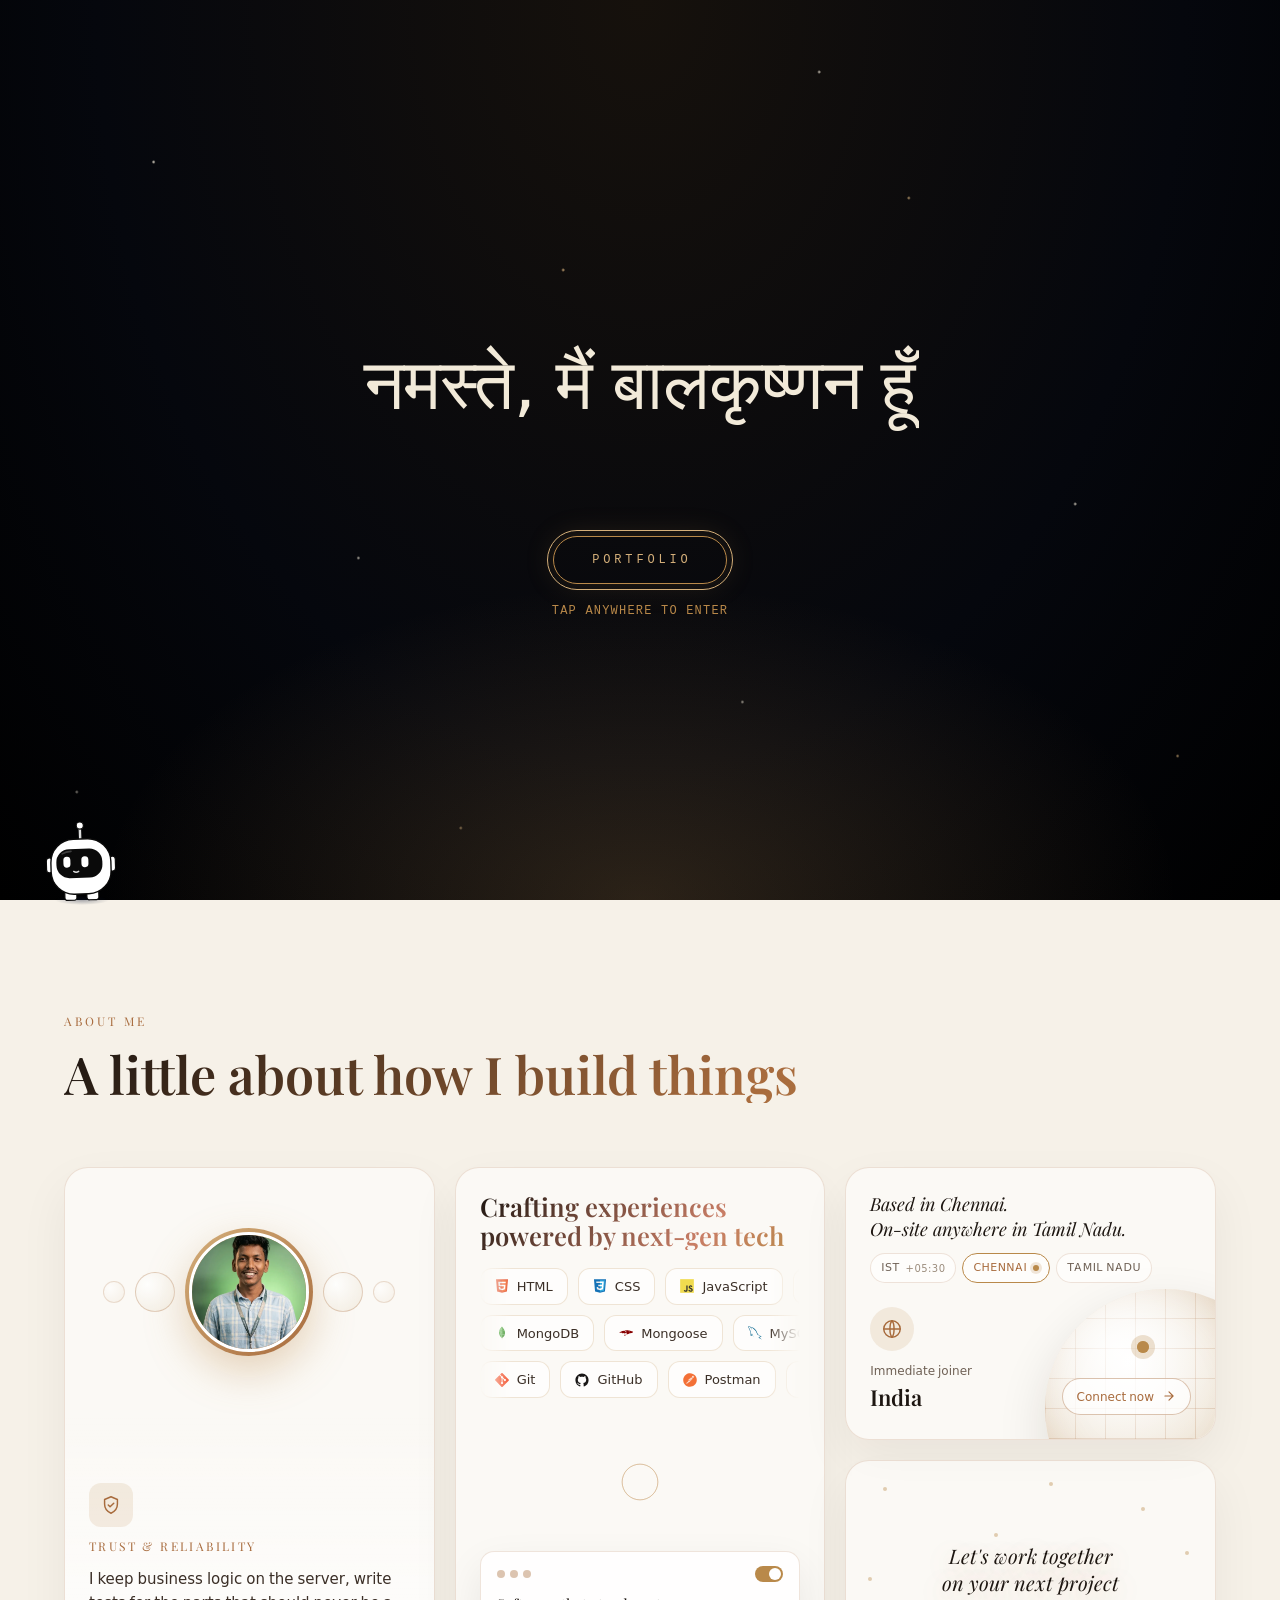
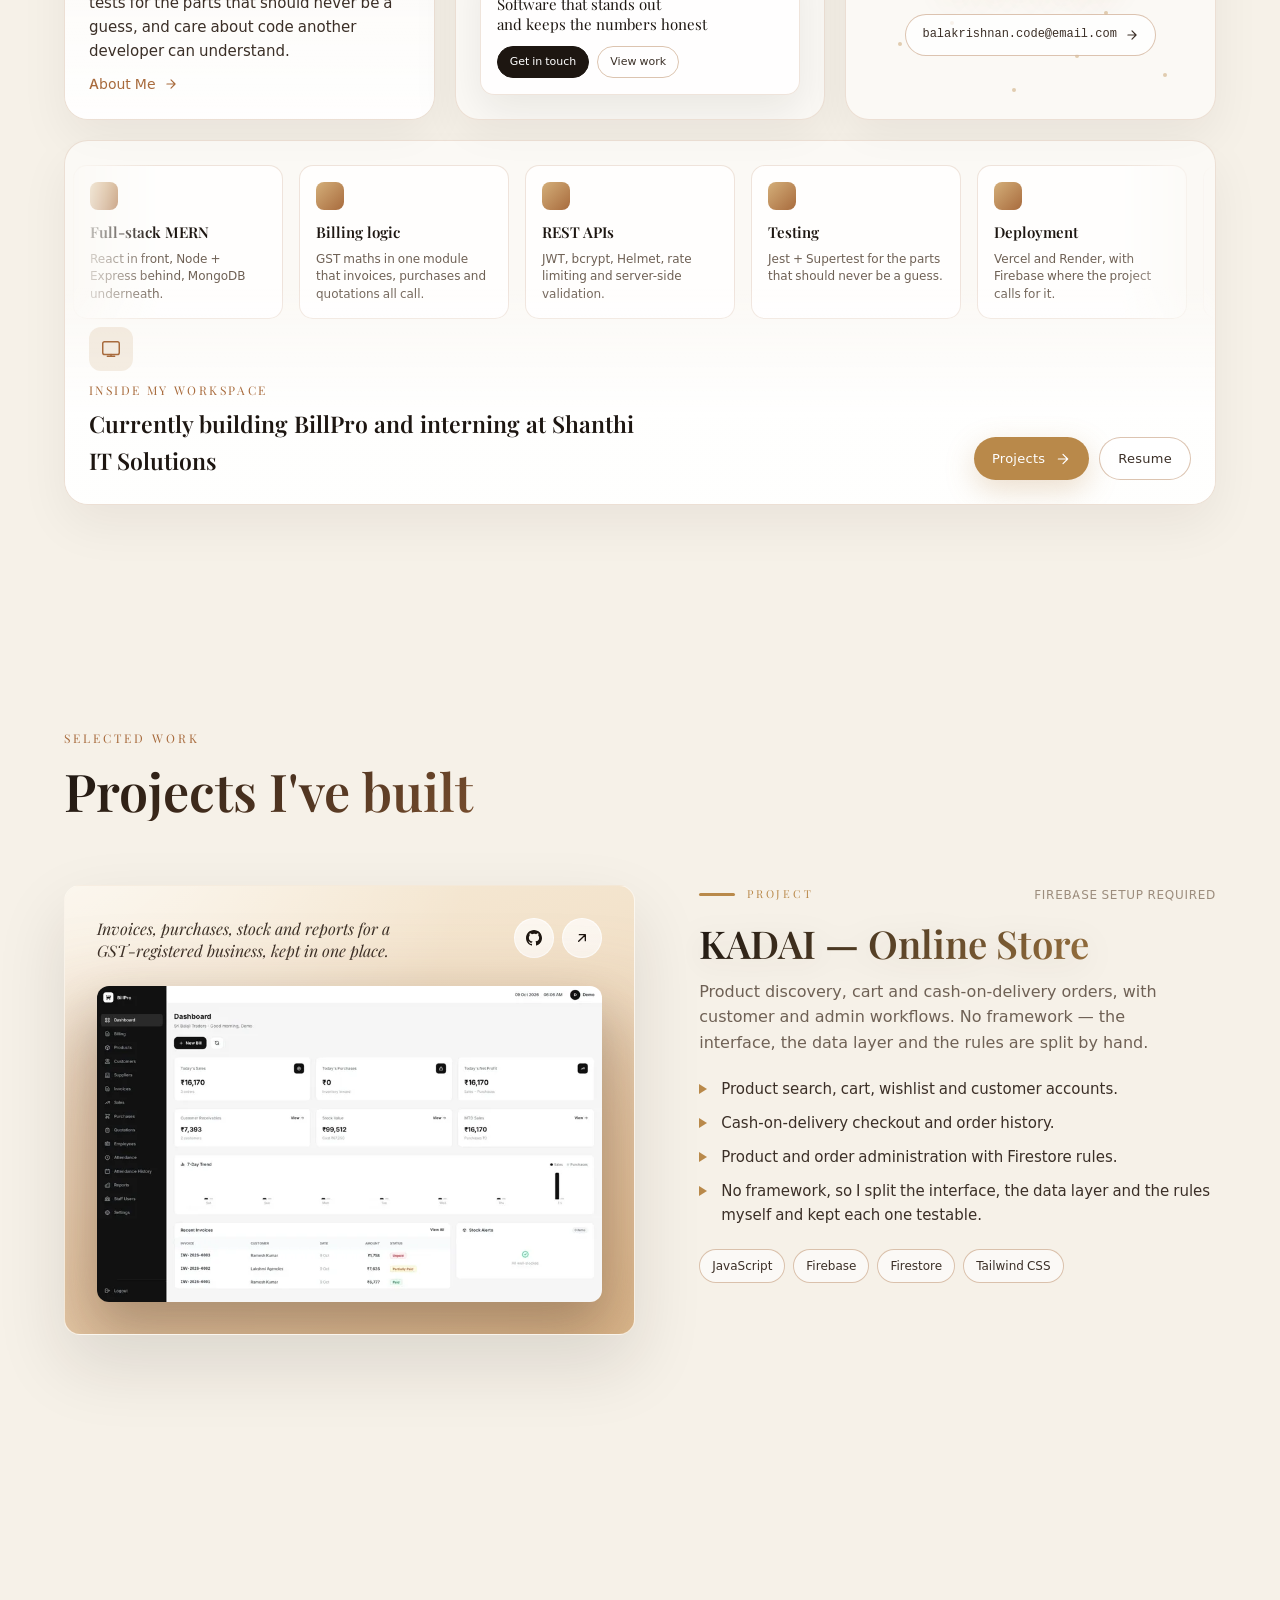
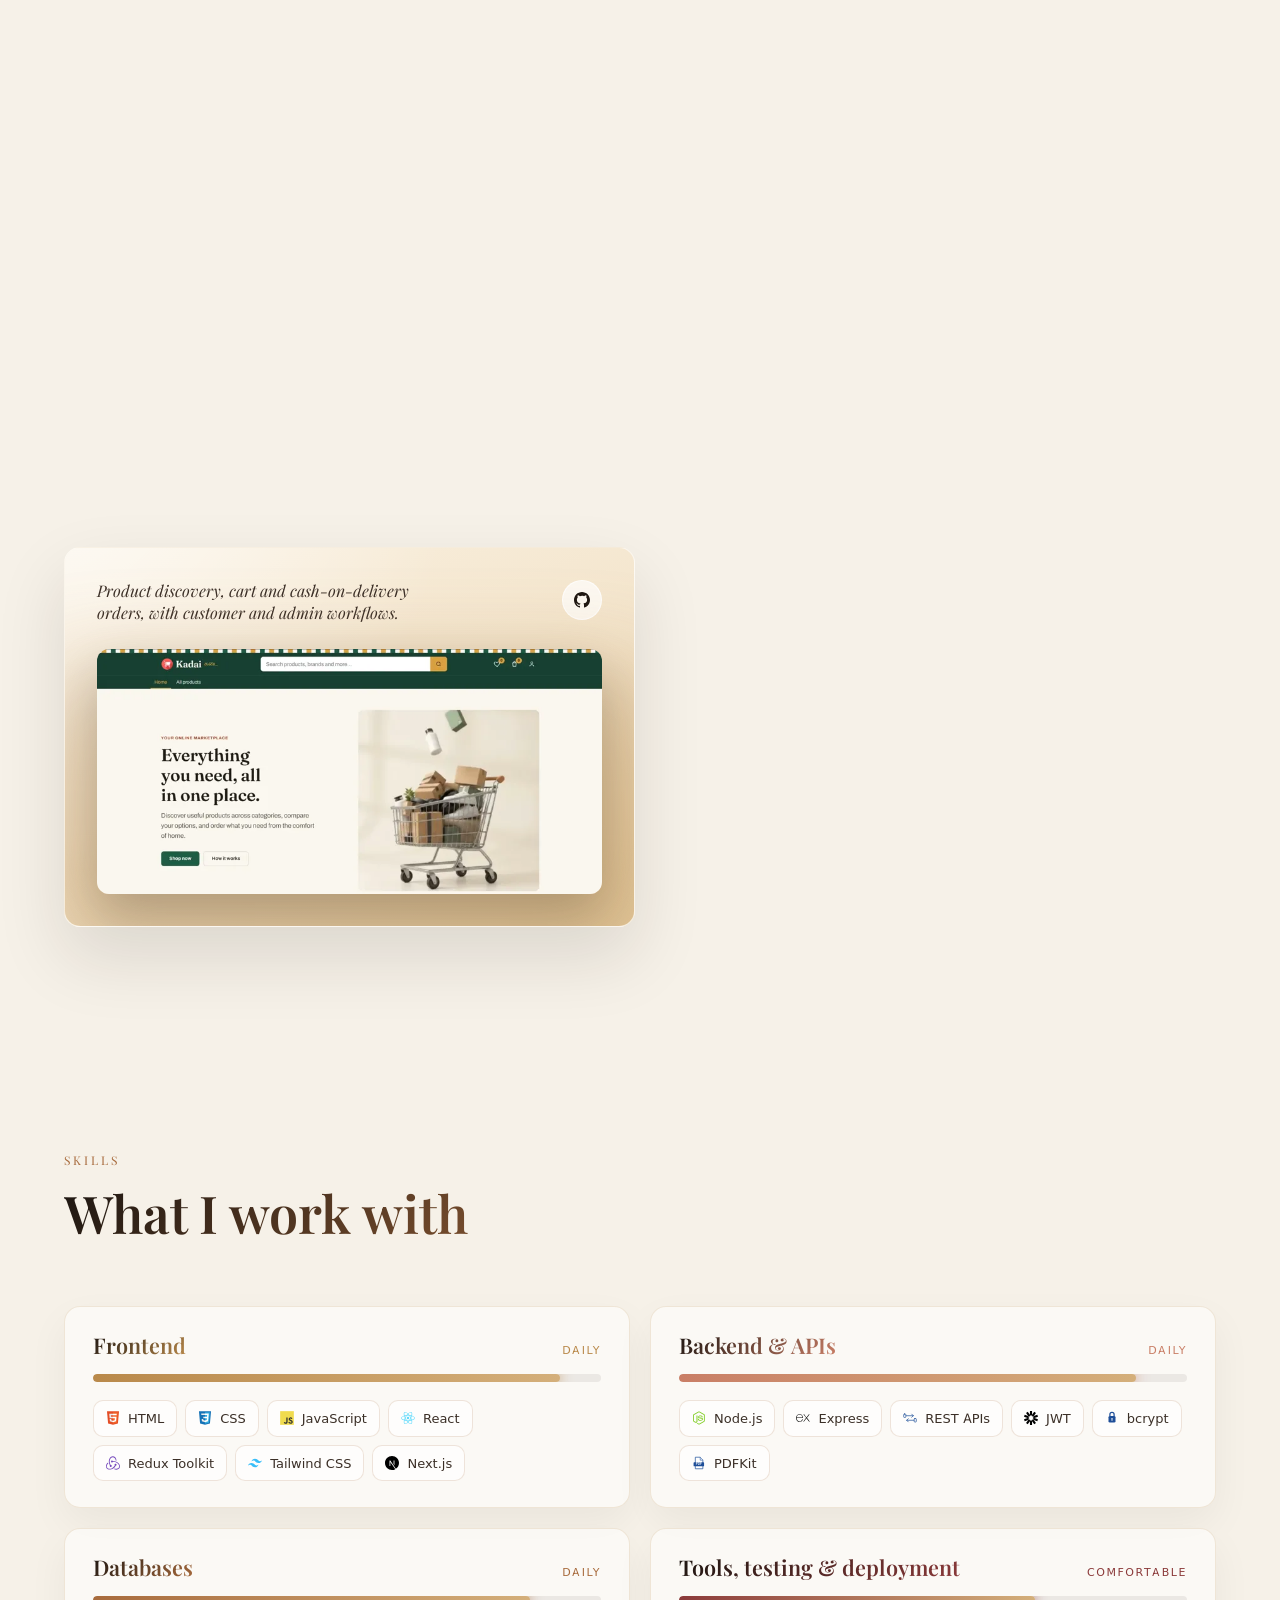
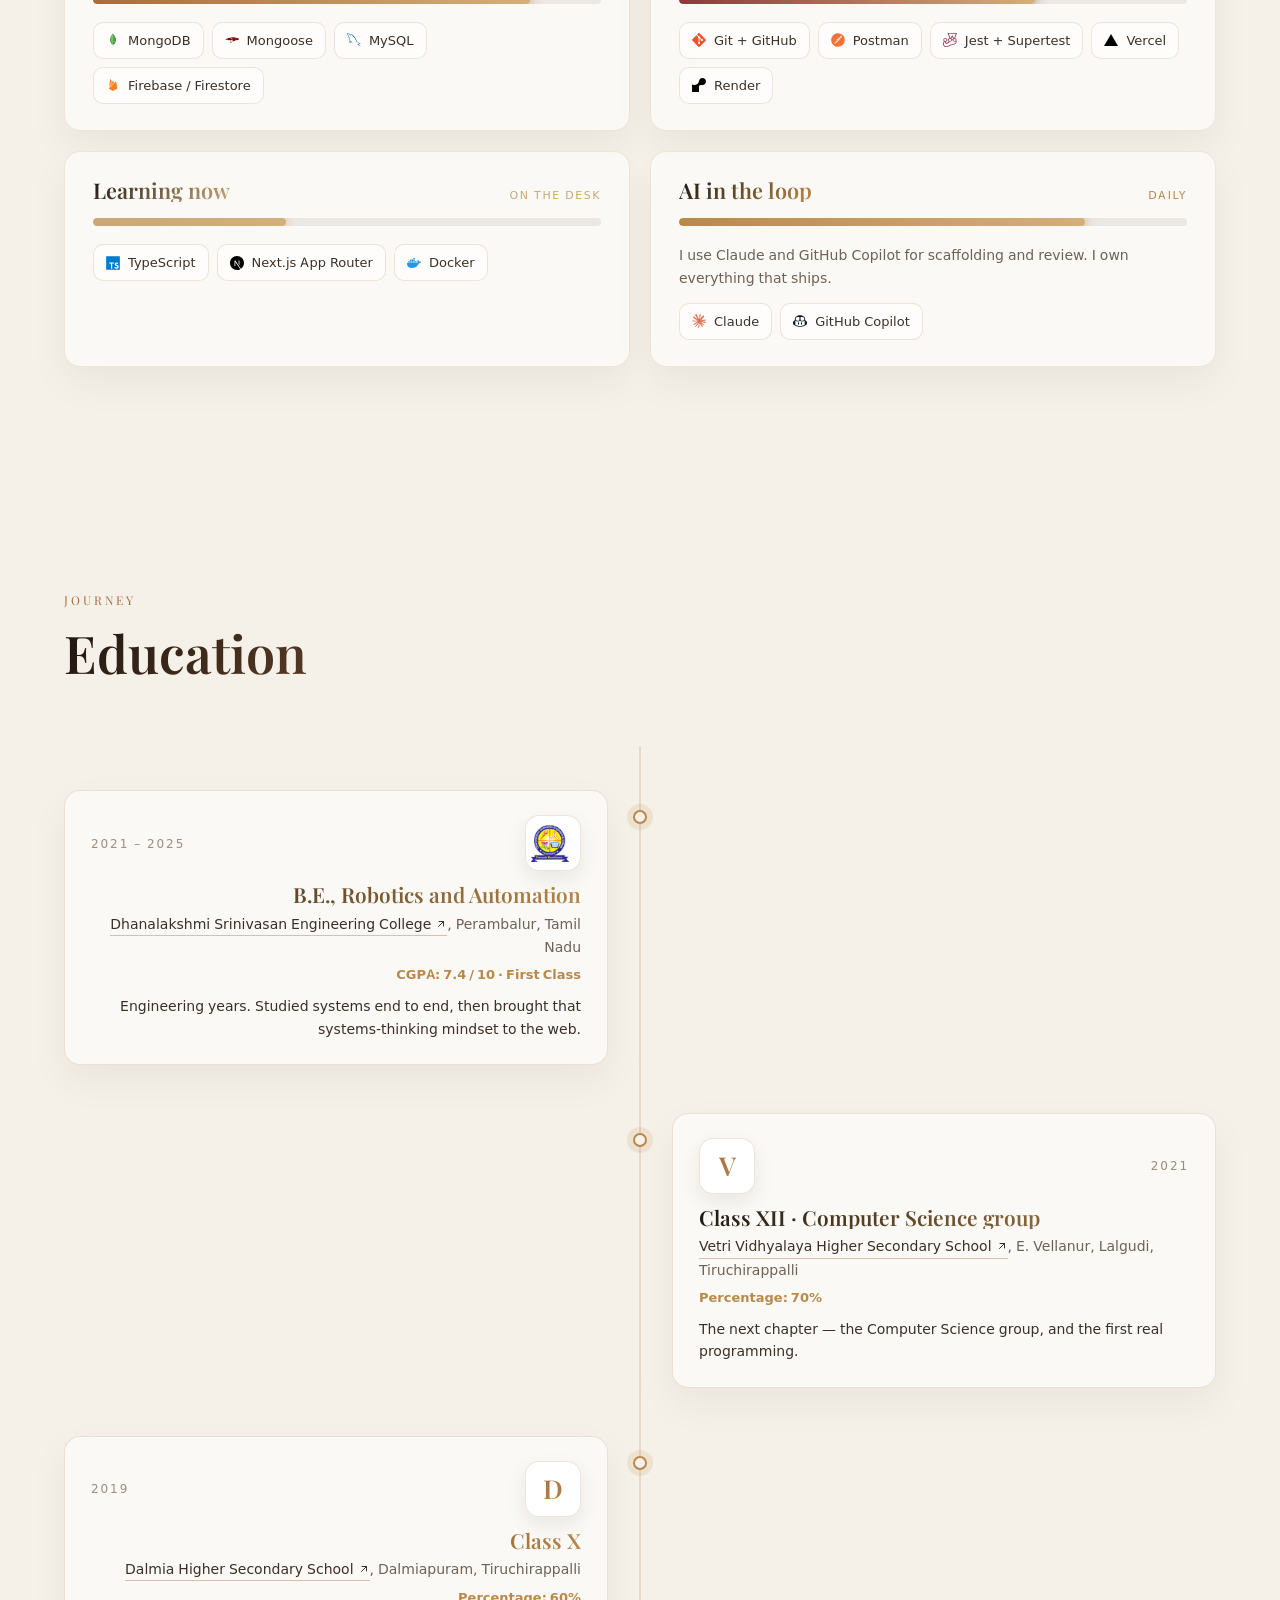
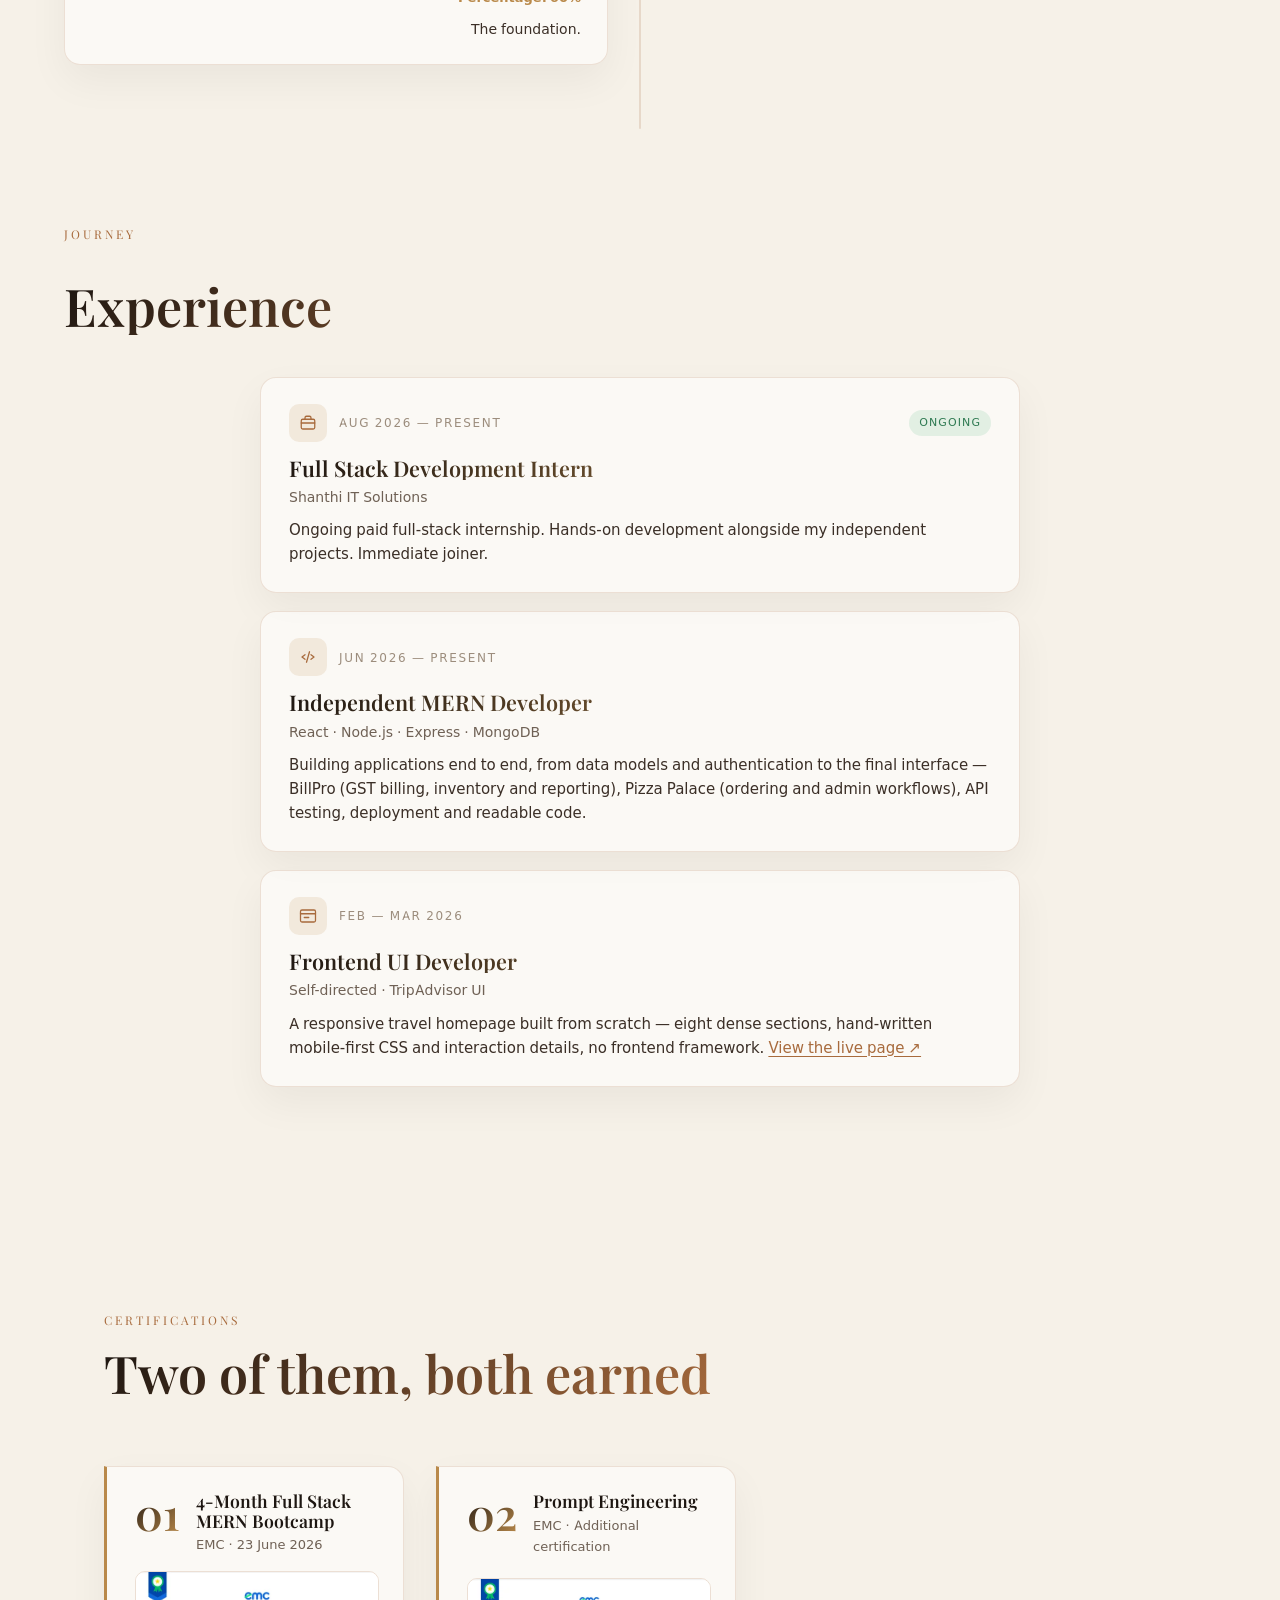
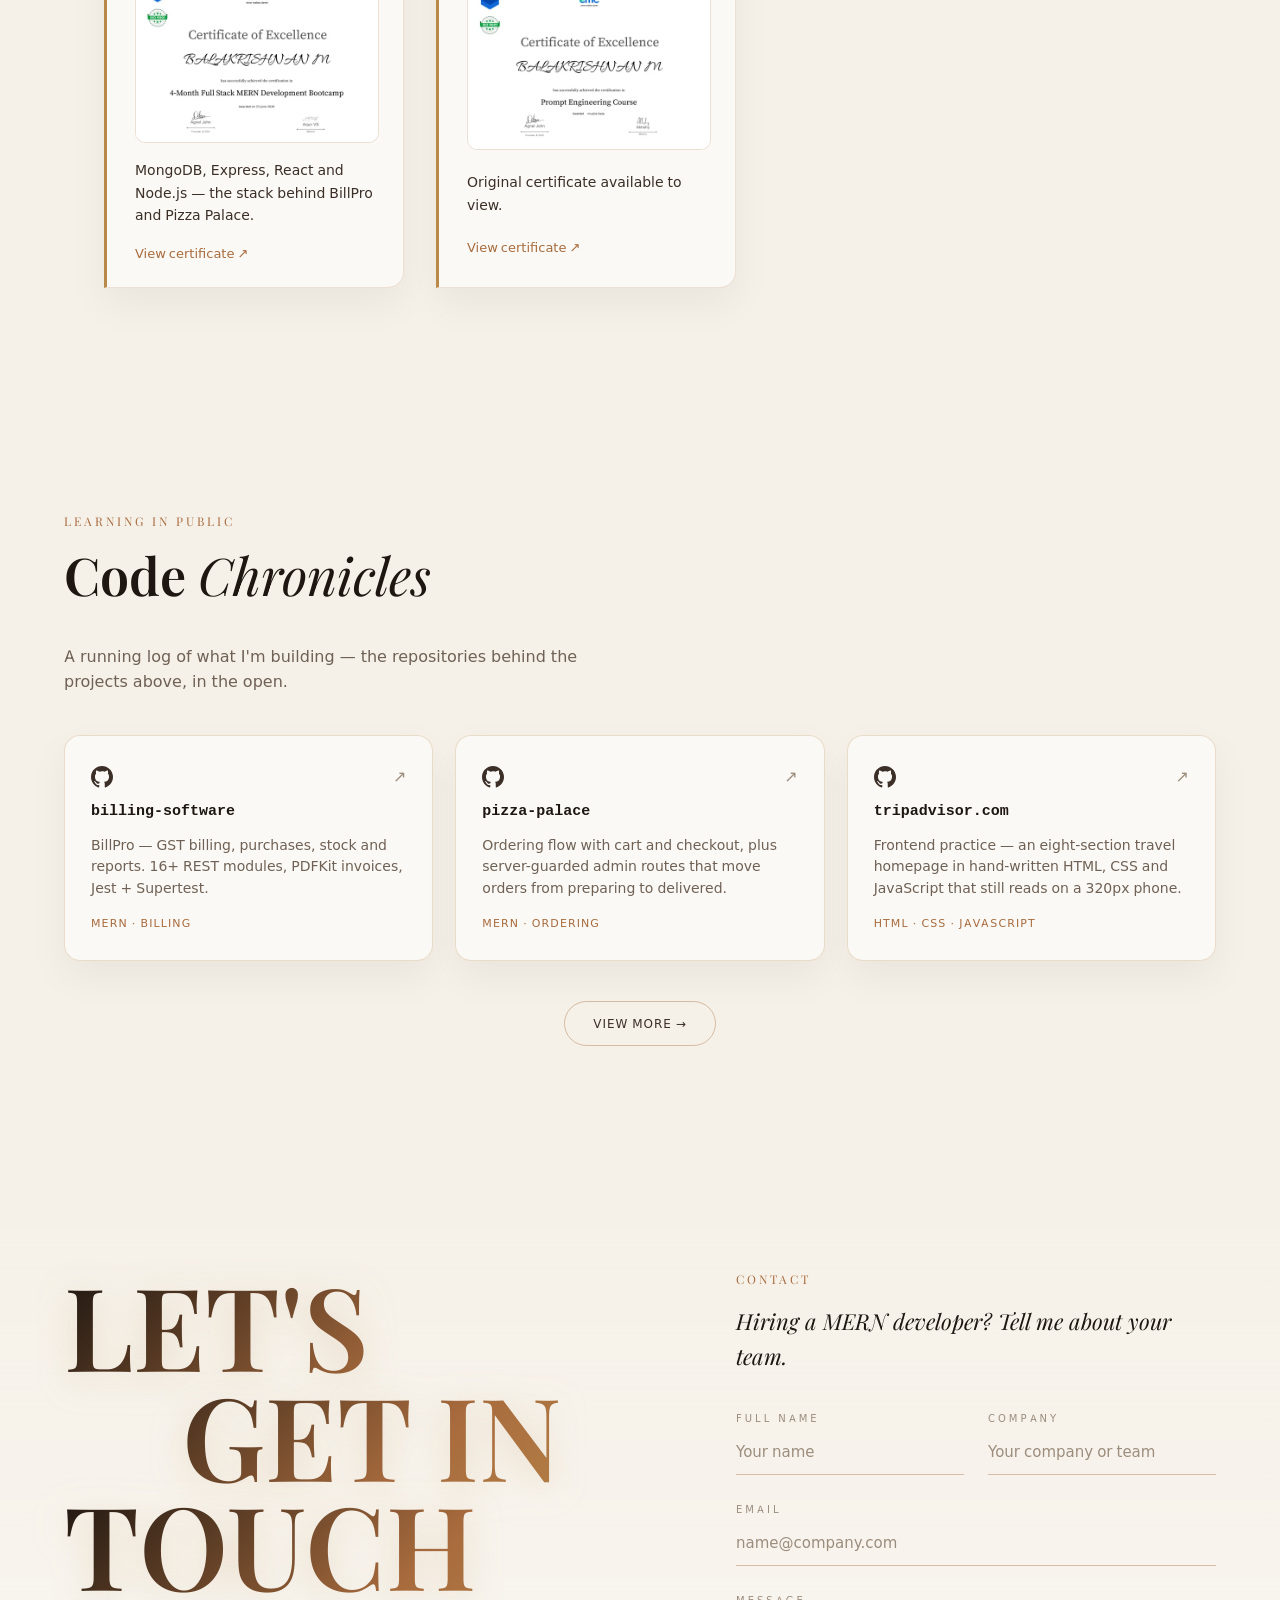
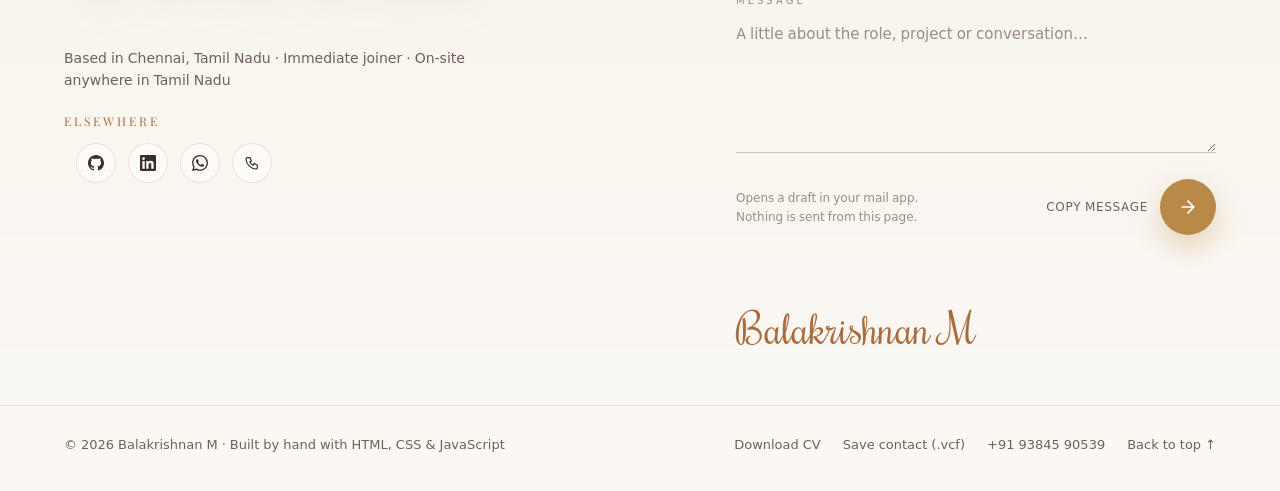
==== commit 3ae2acae: "Fix GitHub Pages asset paths" ====
--- a/index.html
+++ b/index.html
@@ -10,13 +10,13 @@
     <meta content="website" property="og:type" />
     <meta content="Balakrishnan M — MERN Stack Developer, Chennai" property="og:title" />
     <meta content="MERN developer in Chennai. GST billing, ordering and admin software built end to end, with the source and a case study to read." property="og:description" />
-    <meta content="/assets/og.png" property="og:image" />
+    <meta content="assets/og.png" property="og:image" />
     <meta content="summary_large_image" name="twitter:card" />
-    <link href="/assets/favicon.svg" rel="icon" type="image/svg+xml" />
-    <link href="/assets/icon-192.png" rel="apple-touch-icon" />
-    <link href="/site.webmanifest" rel="manifest" />
-    <link as="font" crossorigin href="/assets/fonts/playfair-display.woff2" rel="preload" type="font/woff2" />
-    <link as="font" crossorigin href="/assets/fonts/inter.woff2" rel="preload" type="font/woff2" />
+    <link href="assets/favicon.svg" rel="icon" type="image/svg+xml" />
+    <link href="assets/icon-192.png" rel="apple-touch-icon" />
+    <link href="site.webmanifest" rel="manifest" />
+    <link as="font" crossorigin href="assets/fonts/playfair-display.woff2" rel="preload" type="font/woff2" />
+    <link as="font" crossorigin href="assets/fonts/inter.woff2" rel="preload" type="font/woff2" />
 
     <!-- Opening gate: hides the page until the opening experience (shooting-star
          sky + Bit the guide, js/opening.js) has mounted so there is no flash of
@@ -49,10 +49,10 @@
       html.opening-pending .opening-experience { visibility: visible; }
     </style>
 
-    <link href="/css/site.css" rel="stylesheet" />
-    <link href="/css/opening.css" rel="stylesheet" />
-    <link href="/css/print.css" rel="stylesheet" media="print" />
-    <script src="/js/site.js" type="module"></script>
+    <link href="css/site.css" rel="stylesheet" />
+    <link href="css/opening.css" rel="stylesheet" />
+    <link href="css/print.css" rel="stylesheet" media="print" />
+    <script src="js/site.js" type="module"></script>
     <script type="application/ld+json">
       {
         "@context": "https://schema.org",
@@ -109,9 +109,9 @@
               <a class="more-tile" href="#repos" style="--tile: #8b3a3a"><span class="more-tile-art"></span><span class="more-tile-copy"><b>Code Chronicles</b><small>Repositories, in the open.</small></span></a>
             </div>
             <div class="more-list">
-              <a class="more-item" download href="/cv/Balakrishnan_M_MERN_Developer.pdf"><span class="more-icon">↓</span><span><b>Download CV</b><small>PDF, one page.</small></span><i>→</i></a>
-              <a class="more-item" href="/work/billpro/"><span class="more-icon">▤</span><span><b>BillPro case study</b><small>How the GST billing app was built.</small></span><i>→</i></a>
-              <a class="more-item" download href="/Balakrishnan-M.vcf"><span class="more-icon">☎</span><span><b>Save contact</b><small>.vcf for your phone.</small></span><i>→</i></a>
+              <a class="more-item" download href="cv/Balakrishnan_M_MERN_Developer.pdf"><span class="more-icon">↓</span><span><b>Download CV</b><small>PDF, one page.</small></span><i>→</i></a>
+              <a class="more-item" href="work/billpro/"><span class="more-icon">▤</span><span><b>BillPro case study</b><small>How the GST billing app was built.</small></span><i>→</i></a>
+              <a class="more-item" download href="Balakrishnan-M.vcf"><span class="more-icon">☎</span><span><b>Save contact</b><small>.vcf for your phone.</small></span><i>→</i></a>
             </div>
           </div>
         </nav>
@@ -140,7 +140,7 @@
       </nav>
       <div class="mobile-menu-foot">
         <button class="hire" type="button" data-open-mail>Hire Me</button>
-        <a class="ghost" download href="/cv/Balakrishnan_M_MERN_Developer.pdf">View Resume</a>
+        <a class="ghost" download href="cv/Balakrishnan_M_MERN_Developer.pdf">View Resume</a>
       </div>
     </div>
 
@@ -158,7 +158,7 @@
             <p class="hero-current">Currently a paid full-stack intern at Shanthi IT Solutions. <strong>Available to join immediately.</strong></p>
             <div class="hero-actions">
               <a class="btn-solid" href="#projects">View Work</a>
-              <a class="btn-outline" download href="/cv/Balakrishnan_M_MERN_Developer.pdf"><svg aria-hidden="true" viewBox="0 0 24 24"><path d="M12 3v12m0 0 4-4m-4 4-4-4M4 17v2a2 2 0 0 0 2 2h12a2 2 0 0 0 2-2v-2"></path></svg> View Resume</a>
+              <a class="btn-outline" download href="cv/Balakrishnan_M_MERN_Developer.pdf"><svg aria-hidden="true" viewBox="0 0 24 24"><path d="M12 3v12m0 0 4-4m-4 4-4-4M4 17v2a2 2 0 0 0 2 2h12a2 2 0 0 0 2-2v-2"></path></svg> View Resume</a>
             </div>
             <div class="socials">
               <a aria-label="GitHub" href="https://github.com/Bala-self" rel="noopener noreferrer" target="_blank"><svg viewBox="0 0 24 24"><path d="M12 0C5.37 0 0 5.373 0 12c0 5.303 3.438 9.8 8.207 11.387.6.11.793-.26.793-.577v-2.017c-3.338.726-4.042-1.61-4.042-1.61-.546-1.387-1.333-1.757-1.333-1.757-1.089-.744.083-.729.083-.729 1.205.084 1.84 1.237 1.84 1.237 1.07 1.834 2.807 1.304 3.492.997.108-.775.42-1.305.763-1.605-2.665-.303-5.466-1.332-5.466-5.93 0-1.31.469-2.381 1.236-3.221-.124-.303-.536-1.524.117-3.176 0 0 1.008-.322 3.301 1.23A11.5 11.5 0 0 1 12 5.803c1.02.005 2.047.138 3.006.404 2.291-1.552 3.297-1.23 3.297-1.23.655 1.653.243 2.874.12 3.176.77.84 1.234 1.911 1.234 3.221 0 4.61-2.804 5.624-5.475 5.921.43.372.823 1.102.823 2.222v3.293c0 .32.192.694.801.576C20.566 21.796 24 17.3 24 12c0-6.627-5.373-12-12-12z"></path></svg></a>
@@ -174,7 +174,7 @@
             <div class="hero-frame-ghost" data-depth="-10"></div>
             <div class="hero-frame-tilt" data-depth="10" data-float="10" data-float-speed="0.8" data-tilt>
               <figure class="hero-frame">
-                <img alt="Balakrishnan M in a navy suit, studio portrait" fetchpriority="high" height="1398" src="/assets/img/studio-portrait.webp" width="900" />
+                <img alt="Balakrishnan M in a navy suit, studio portrait" fetchpriority="high" height="1398" src="assets/img/studio-portrait.webp" width="900" />
                 <span class="corner corner-tl"></span>
                 <span class="corner corner-br"></span>
                 <span class="hero-glare"></span>
@@ -198,7 +198,7 @@
                 <div class="avatar-row">
                   <span class="ring ring-xs"></span>
                   <span class="ring ring-sm"></span>
-                  <span class="avatar"><span><img alt="Balakrishnan M smiling in a checked shirt" height="1092" loading="lazy" src="/assets/img/balakrishnan.webp" width="900" /></span></span>
+                  <span class="avatar"><span><img alt="Balakrishnan M smiling in a checked shirt" height="1092" loading="lazy" src="assets/img/balakrishnan.webp" width="900" /></span></span>
                   <span class="ring ring-sm"></span>
                   <span class="ring ring-xs"></span>
                 </div>
@@ -217,39 +217,39 @@
                 <div class="marquee-rows">
                   <div class="marquee" data-marquee>
                     <div class="marquee-track">
-                      <span class="chip"><img alt="" src="/assets/icons/html5.svg" />HTML</span>
-                      <span class="chip"><img alt="" src="/assets/icons/css3.svg" />CSS</span>
-                      <span class="chip"><img alt="" src="/assets/icons/javascript.svg" />JavaScript</span>
-                      <span class="chip"><img alt="" src="/assets/icons/react.svg" />React</span>
-                      <span class="chip"><img alt="" src="/assets/icons/redux.svg" />Redux Toolkit</span>
-                      <span class="chip"><img alt="" src="/assets/icons/tailwind.svg" />Tailwind CSS</span>
-                      <span class="chip"><img alt="" src="/assets/icons/nextjs.svg" />Next.js</span>
+                      <span class="chip"><img alt="" src="assets/icons/html5.svg" />HTML</span>
+                      <span class="chip"><img alt="" src="assets/icons/css3.svg" />CSS</span>
+                      <span class="chip"><img alt="" src="assets/icons/javascript.svg" />JavaScript</span>
+                      <span class="chip"><img alt="" src="assets/icons/react.svg" />React</span>
+                      <span class="chip"><img alt="" src="assets/icons/redux.svg" />Redux Toolkit</span>
+                      <span class="chip"><img alt="" src="assets/icons/tailwind.svg" />Tailwind CSS</span>
+                      <span class="chip"><img alt="" src="assets/icons/nextjs.svg" />Next.js</span>
                     </div>
                   </div>
                   <div class="marquee" data-marquee data-reverse>
                     <div class="marquee-track">
-                      <span class="chip"><img alt="" src="/assets/icons/mongodb.svg" />MongoDB</span>
-                      <span class="chip"><img alt="" src="/assets/icons/mongoose.svg" />Mongoose</span>
-                      <span class="chip"><img alt="" src="/assets/icons/mysql.svg" />MySQL</span>
-                      <span class="chip"><img alt="" src="/assets/icons/firebase.svg" />Firebase</span>
-                      <span class="chip"><img alt="" src="/assets/icons/nodejs.svg" />Node.js</span>
-                      <span class="chip"><img alt="" src="/assets/icons/express.svg" />Express</span>
-                      <span class="chip"><img alt="" src="/assets/icons/rest-api.svg" />REST APIs</span>
-                      <span class="chip"><img alt="" src="/assets/icons/jwt.svg" />JWT + bcrypt</span>
+                      <span class="chip"><img alt="" src="assets/icons/mongodb.svg" />MongoDB</span>
+                      <span class="chip"><img alt="" src="assets/icons/mongoose.svg" />Mongoose</span>
+                      <span class="chip"><img alt="" src="assets/icons/mysql.svg" />MySQL</span>
+                      <span class="chip"><img alt="" src="assets/icons/firebase.svg" />Firebase</span>
+                      <span class="chip"><img alt="" src="assets/icons/nodejs.svg" />Node.js</span>
+                      <span class="chip"><img alt="" src="assets/icons/express.svg" />Express</span>
+                      <span class="chip"><img alt="" src="assets/icons/rest-api.svg" />REST APIs</span>
+                      <span class="chip"><img alt="" src="assets/icons/jwt.svg" />JWT + bcrypt</span>
                     </div>
                   </div>
                   <div class="marquee" data-marquee>
                     <div class="marquee-track">
-                      <span class="chip"><img alt="" src="/assets/icons/git.svg" />Git</span>
-                      <span class="chip"><img alt="" src="/assets/icons/github.svg" />GitHub</span>
-                      <span class="chip"><img alt="" src="/assets/icons/postman.svg" />Postman</span>
-                      <span class="chip"><img alt="" src="/assets/icons/jest.svg" />Jest</span>
-                      <span class="chip"><img alt="" src="/assets/icons/supertest.svg" />Supertest</span>
-                      <span class="chip"><img alt="" src="/assets/icons/vercel.svg" />Vercel</span>
-                      <span class="chip"><img alt="" src="/assets/icons/render.svg" />Render</span>
-                      <span class="chip"><img alt="" src="/assets/icons/docker.svg" />Docker</span>
-                      <span class="chip"><img alt="" src="/assets/icons/pdfkit.svg" />PDFKit</span>
-                      <span class="chip"><img alt="" src="/assets/icons/typescript.svg" />TypeScript</span>
+                      <span class="chip"><img alt="" src="assets/icons/git.svg" />Git</span>
+                      <span class="chip"><img alt="" src="assets/icons/github.svg" />GitHub</span>
+                      <span class="chip"><img alt="" src="assets/icons/postman.svg" />Postman</span>
+                      <span class="chip"><img alt="" src="assets/icons/jest.svg" />Jest</span>
+                      <span class="chip"><img alt="" src="assets/icons/supertest.svg" />Supertest</span>
+                      <span class="chip"><img alt="" src="assets/icons/vercel.svg" />Vercel</span>
+                      <span class="chip"><img alt="" src="assets/icons/render.svg" />Render</span>
+                      <span class="chip"><img alt="" src="assets/icons/docker.svg" />Docker</span>
+                      <span class="chip"><img alt="" src="assets/icons/pdfkit.svg" />PDFKit</span>
+                      <span class="chip"><img alt="" src="assets/icons/typescript.svg" />TypeScript</span>
                     </div>
                   </div>
                 </div>
@@ -307,7 +307,7 @@
                   </div>
                   <div class="tile-actions">
                     <a class="btn-solid small" href="#projects">Projects <svg viewBox="0 0 24 24"><path d="M5 12h14M12 5l7 7-7 7"></path></svg></a>
-                    <a class="btn-outline small" download href="/cv/Balakrishnan_M_MERN_Developer.pdf">Resume</a>
+                    <a class="btn-outline small" download href="cv/Balakrishnan_M_MERN_Developer.pdf">Resume</a>
                   </div>
                 </div>
               </div>
@@ -331,16 +331,16 @@
                       <p class="project-tag">Invoices, purchases, stock and reports for a GST-registered business, kept in one place.</p>
                       <div class="project-icons">
                         <a aria-label="BillPro source on GitHub" href="https://github.com/Bala-self/billing-software" rel="noopener noreferrer" target="_blank"><svg viewBox="0 0 24 24"><path d="M12 0C5.37 0 0 5.373 0 12c0 5.303 3.438 9.8 8.207 11.387.6.11.793-.26.793-.577v-2.017c-3.338.726-4.042-1.61-4.042-1.61-.546-1.387-1.333-1.757-1.333-1.757-1.089-.744.083-.729.083-.729 1.205.084 1.84 1.237 1.84 1.237 1.07 1.834 2.807 1.304 3.492.997.108-.775.42-1.305.763-1.605-2.665-.303-5.466-1.332-5.466-5.93 0-1.31.469-2.381 1.236-3.221-.124-.303-.536-1.524.117-3.176 0 0 1.008-.322 3.301 1.23A11.5 11.5 0 0 1 12 5.803c1.02.005 2.047.138 3.006.404 2.291-1.552 3.297-1.23 3.297-1.23.655 1.653.243 2.874.12 3.176.77.84 1.234 1.911 1.234 3.221 0 4.61-2.804 5.624-5.475 5.921.43.372.823 1.102.823 2.222v3.293c0 .32.192.694.801.576C20.566 21.796 24 17.3 24 12c0-6.627-5.373-12-12-12z"></path></svg></a>
-                        <a aria-label="BillPro case study" href="/work/billpro/"><svg fill="none" stroke="currentColor" stroke-width="2" viewBox="0 0 24 24"><path d="M7 17L17 7M17 7H8M17 7V16" stroke-linecap="round" stroke-linejoin="round"></path></svg></a>
+                        <a aria-label="BillPro case study" href="work/billpro/"><svg fill="none" stroke="currentColor" stroke-width="2" viewBox="0 0 24 24"><path d="M7 17L17 7M17 7H8M17 7V16" stroke-linecap="round" stroke-linejoin="round"></path></svg></a>
                       </div>
                     </div>
                     <div class="project-shot">
                       <div class="project-shot-halo"></div>
-                      <a aria-label="Enlarge BillPro screenshot" data-lightbox href="/assets/img/billpro.webp"><img alt="BillPro — GST Billing application screenshot" height="500" loading="lazy" sizes="(max-width: 767px) 92vw, 560px" src="/assets/img/billpro-800.webp" srcset="/assets/img/billpro-400.webp 400w, /assets/img/billpro-800.webp 800w" width="800" /></a>
+                      <a aria-label="Enlarge BillPro screenshot" data-lightbox href="assets/img/billpro.webp"><img alt="BillPro — GST Billing application screenshot" height="500" loading="lazy" sizes="(max-width: 767px) 92vw, 560px" src="assets/img/billpro-800.webp" srcset="assets/img/billpro-400.webp 400w, assets/img/billpro-800.webp 800w" width="800" /></a>
                     </div>
                   </article>
                   <div class="project-detail project-detail-inline" data-reveal>
-                    <div class="project-detail-head"><span class="project-rule"></span><span class="project-label">Project</span><a class="project-live" href="/work/billpro/">Case study <svg viewBox="0 0 24 24"><path d="M7 17L17 7M17 7H8M17 7V16"></path></svg></a></div>
+                    <div class="project-detail-head"><span class="project-rule"></span><span class="project-label">Project</span><a class="project-live" href="work/billpro/">Case study <svg viewBox="0 0 24 24"><path d="M7 17L17 7M17 7H8M17 7V16"></path></svg></a></div>
                     <h3>BillPro — GST Billing</h3>
                     <p>Invoices, purchases, stock and reports for a GST-registered business, kept in one place. Source available; a public demo is next.</p>
                     <ul>
@@ -366,7 +366,7 @@
                     </div>
                     <div class="project-shot">
                       <div class="project-shot-halo"></div>
-                      <a aria-label="Enlarge Pizza Palace screenshot" data-lightbox href="/assets/img/pizza.webp"><img alt="Pizza Palace application screenshot" height="500" loading="lazy" sizes="(max-width: 767px) 92vw, 560px" src="/assets/img/pizza-800.webp" srcset="/assets/img/pizza-400.webp 400w, /assets/img/pizza-800.webp 800w" width="800" /></a>
+                      <a aria-label="Enlarge Pizza Palace screenshot" data-lightbox href="assets/img/pizza.webp"><img alt="Pizza Palace application screenshot" height="500" loading="lazy" sizes="(max-width: 767px) 92vw, 560px" src="assets/img/pizza-800.webp" srcset="assets/img/pizza-400.webp 400w, assets/img/pizza-800.webp 800w" width="800" /></a>
                     </div>
                   </article>
                   <div class="project-detail project-detail-inline" data-reveal>
@@ -395,7 +395,7 @@
                     </div>
                     <div class="project-shot">
                       <div class="project-shot-halo"></div>
-                      <a aria-label="Enlarge KADAI screenshot" data-lightbox href="/assets/img/kadai.webp"><img alt="KADAI — Online Store application screenshot" height="500" loading="lazy" sizes="(max-width: 767px) 92vw, 560px" src="/assets/img/kadai-800.webp" srcset="/assets/img/kadai-400.webp 400w, /assets/img/kadai-800.webp 800w" width="800" /></a>
+                      <a aria-label="Enlarge KADAI screenshot" data-lightbox href="assets/img/kadai.webp"><img alt="KADAI — Online Store application screenshot" height="500" loading="lazy" sizes="(max-width: 767px) 92vw, 560px" src="assets/img/kadai-800.webp" srcset="assets/img/kadai-400.webp 400w, assets/img/kadai-800.webp 800w" width="800" /></a>
                     </div>
                   </article>
                   <div class="project-detail project-detail-inline" data-reveal>
@@ -430,42 +430,42 @@
                 <div class="skill-card-head"><h3 class="grad-accent">Frontend</h3><span class="skill-level">Daily</span></div>
                 <div class="skill-bar" style="--level: 92%"><i></i></div>
                 <div class="skill-chips">
-                  <span><img alt="" src="/assets/icons/html5.svg" />HTML</span><span><img alt="" src="/assets/icons/css3.svg" />CSS</span><span><img alt="" src="/assets/icons/javascript.svg" />JavaScript</span><span><img alt="" src="/assets/icons/react.svg" />React</span><span><img alt="" src="/assets/icons/redux.svg" />Redux Toolkit</span><span><img alt="" src="/assets/icons/tailwind.svg" />Tailwind CSS</span><span><img alt="" src="/assets/icons/nextjs.svg" />Next.js</span>
+                  <span><img alt="" src="assets/icons/html5.svg" />HTML</span><span><img alt="" src="assets/icons/css3.svg" />CSS</span><span><img alt="" src="assets/icons/javascript.svg" />JavaScript</span><span><img alt="" src="assets/icons/react.svg" />React</span><span><img alt="" src="assets/icons/redux.svg" />Redux Toolkit</span><span><img alt="" src="assets/icons/tailwind.svg" />Tailwind CSS</span><span><img alt="" src="assets/icons/nextjs.svg" />Next.js</span>
                 </div>
               </div>
               <div class="skill-card" data-reveal data-reveal-delay="1" style="--accent: #c97e66">
                 <div class="skill-card-head"><h3 class="grad-accent">Backend &amp; APIs</h3><span class="skill-level">Daily</span></div>
                 <div class="skill-bar" style="--level: 90%"><i></i></div>
                 <div class="skill-chips">
-                  <span><img alt="" src="/assets/icons/nodejs.svg" />Node.js</span><span><img alt="" src="/assets/icons/express.svg" />Express</span><span><img alt="" src="/assets/icons/rest-api.svg" />REST APIs</span><span><img alt="" src="/assets/icons/jwt.svg" />JWT</span><span><img alt="" src="/assets/icons/bcrypt.svg" />bcrypt</span><span><img alt="" src="/assets/icons/pdfkit.svg" />PDFKit</span>
+                  <span><img alt="" src="assets/icons/nodejs.svg" />Node.js</span><span><img alt="" src="assets/icons/express.svg" />Express</span><span><img alt="" src="assets/icons/rest-api.svg" />REST APIs</span><span><img alt="" src="assets/icons/jwt.svg" />JWT</span><span><img alt="" src="assets/icons/bcrypt.svg" />bcrypt</span><span><img alt="" src="assets/icons/pdfkit.svg" />PDFKit</span>
                 </div>
               </div>
               <div class="skill-card" data-reveal data-reveal-delay="2" style="--accent: #a86b3d">
                 <div class="skill-card-head"><h3 class="grad-accent">Databases</h3><span class="skill-level">Daily</span></div>
                 <div class="skill-bar" style="--level: 86%"><i></i></div>
                 <div class="skill-chips">
-                  <span><img alt="" src="/assets/icons/mongodb.svg" />MongoDB</span><span><img alt="" src="/assets/icons/mongoose.svg" />Mongoose</span><span><img alt="" src="/assets/icons/mysql.svg" />MySQL</span><span><img alt="" src="/assets/icons/firebase.svg" />Firebase / Firestore</span>
+                  <span><img alt="" src="assets/icons/mongodb.svg" />MongoDB</span><span><img alt="" src="assets/icons/mongoose.svg" />Mongoose</span><span><img alt="" src="assets/icons/mysql.svg" />MySQL</span><span><img alt="" src="assets/icons/firebase.svg" />Firebase / Firestore</span>
                 </div>
               </div>
               <div class="skill-card" data-reveal data-reveal-delay="3" style="--accent: #8b3a3a">
                 <div class="skill-card-head"><h3 class="grad-accent">Tools, testing &amp; deployment</h3><span class="skill-level">Comfortable</span></div>
                 <div class="skill-bar" style="--level: 70%"><i></i></div>
                 <div class="skill-chips">
-                  <span><img alt="" src="/assets/icons/git.svg" />Git + GitHub</span><span><img alt="" src="/assets/icons/postman.svg" />Postman</span><span><img alt="" src="/assets/icons/jest.svg" />Jest + Supertest</span><span><img alt="" src="/assets/icons/vercel.svg" />Vercel</span><span><img alt="" src="/assets/icons/render.svg" />Render</span>
+                  <span><img alt="" src="assets/icons/git.svg" />Git + GitHub</span><span><img alt="" src="assets/icons/postman.svg" />Postman</span><span><img alt="" src="assets/icons/jest.svg" />Jest + Supertest</span><span><img alt="" src="assets/icons/vercel.svg" />Vercel</span><span><img alt="" src="assets/icons/render.svg" />Render</span>
                 </div>
               </div>
               <div class="skill-card" data-reveal data-reveal-delay="4" style="--accent: #c9a876">
                 <div class="skill-card-head"><h3 class="grad-accent">Learning now</h3><span class="skill-level">On the desk</span></div>
                 <div class="skill-bar" style="--level: 38%"><i></i></div>
                 <div class="skill-chips">
-                  <span><img alt="" src="/assets/icons/typescript.svg" />TypeScript</span><span><img alt="" src="/assets/icons/nextjs.svg" />Next.js App Router</span><span><img alt="" src="/assets/icons/docker.svg" />Docker</span>
+                  <span><img alt="" src="assets/icons/typescript.svg" />TypeScript</span><span><img alt="" src="assets/icons/nextjs.svg" />Next.js App Router</span><span><img alt="" src="assets/icons/docker.svg" />Docker</span>
                 </div>
               </div>
               <div class="skill-card skill-card-note" data-reveal data-reveal-delay="5" style="--accent: #b9894a">
                 <div class="skill-card-head"><h3 class="grad-accent">AI in the loop</h3><span class="skill-level">Daily</span></div>
                 <div class="skill-bar" style="--level: 80%"><i></i></div>
                 <p class="skill-note">I use Claude and GitHub Copilot for scaffolding and review. I own everything that ships.</p>
-                <div class="skill-chips"><span><img alt="" src="/assets/icons/claude.svg" />Claude</span><span><img alt="" src="/assets/icons/githubcopilot.svg" />GitHub Copilot</span></div>
+                <div class="skill-chips"><span><img alt="" src="assets/icons/claude.svg" />Claude</span><span><img alt="" src="assets/icons/githubcopilot.svg" />GitHub Copilot</span></div>
               </div>
             </div>
           </div>
@@ -485,7 +485,7 @@
                 <span class="timeline-dot"></span>
                 <div class="timeline-side timeline-left"><div class="timeline-card" data-reveal>
                   <div class="timeline-head">
-                    <a aria-label="Dhanalakshmi Srinivasan Engineering College — official website" class="timeline-logo" href="https://www.dsengg.ac.in/" rel="noopener noreferrer" target="_blank"><img alt="Dhanalakshmi Srinivasan Engineering College crest" height="100" loading="lazy" src="/assets/img/logo-dsec.png" width="118" /></a>
+                    <a aria-label="Dhanalakshmi Srinivasan Engineering College — official website" class="timeline-logo" href="https://www.dsengg.ac.in/" rel="noopener noreferrer" target="_blank"><img alt="Dhanalakshmi Srinivasan Engineering College crest" height="100" loading="lazy" src="assets/img/logo-dsec.png" width="118" /></a>
                     <p class="timeline-year">2021 – 2025</p>
                   </div>
                   <h3 class="grad-accent">B.E., Robotics and Automation</h3>
@@ -561,15 +561,15 @@
             <div class="cert-flex" data-cert-flex>
               <div class="cert-box" data-reveal>
                 <div class="cert-box-top"><span class="cert-number grad-accent">01</span><div><h3>4-Month Full Stack MERN Bootcamp</h3><p>EMC · 23 June 2026</p></div></div>
-                <a aria-label="Enlarge MERN Bootcamp certificate" class="cert-media" data-lightbox href="/certificates/cert-mern-bootcamp.png"><img alt="EMC 4-Month Full Stack MERN Bootcamp certificate awarded to Balakrishnan M" height="396" loading="lazy" src="/assets/img/cert-mern-bootcamp.webp" width="560" /></a>
+                <a aria-label="Enlarge MERN Bootcamp certificate" class="cert-media" data-lightbox href="certificates/cert-mern-bootcamp.png"><img alt="EMC 4-Month Full Stack MERN Bootcamp certificate awarded to Balakrishnan M" height="396" loading="lazy" src="assets/img/cert-mern-bootcamp.webp" width="560" /></a>
                 <p class="cert-desc">MongoDB, Express, React and Node.js — the stack behind BillPro and Pizza Palace.</p>
-                <a class="cert-link" data-lightbox href="/certificates/cert-mern-bootcamp.png">View certificate ↗</a>
+                <a class="cert-link" data-lightbox href="certificates/cert-mern-bootcamp.png">View certificate ↗</a>
               </div>
               <div class="cert-box" data-reveal data-reveal-delay="1">
                 <div class="cert-box-top"><span class="cert-number grad-accent">02</span><div><h3>Prompt Engineering</h3><p>EMC · Additional certification</p></div></div>
-                <a aria-label="Enlarge Prompt Engineering certificate" class="cert-media" data-lightbox href="/certificates/cert-prompt-engineering.png"><img alt="Prompt Engineering certificate awarded to Balakrishnan M" height="396" loading="lazy" src="/assets/img/cert-prompt-engineering.webp" width="560" /></a>
+                <a aria-label="Enlarge Prompt Engineering certificate" class="cert-media" data-lightbox href="certificates/cert-prompt-engineering.png"><img alt="Prompt Engineering certificate awarded to Balakrishnan M" height="396" loading="lazy" src="assets/img/cert-prompt-engineering.webp" width="560" /></a>
                 <p class="cert-desc">Original certificate available to view.</p>
-                <a class="cert-link" data-lightbox href="/certificates/cert-prompt-engineering.png">View certificate ↗</a>
+                <a class="cert-link" data-lightbox href="certificates/cert-prompt-engineering.png">View certificate ↗</a>
               </div>
             </div>
           </div>
@@ -668,8 +668,8 @@
     <footer class="site-footer">
       <p>© 2026 Balakrishnan M · Built by hand with HTML, CSS &amp; JavaScript</p>
       <nav aria-label="Footer links">
-        <a download href="/cv/Balakrishnan_M_MERN_Developer.pdf">Download CV</a>
-        <a download href="/Balakrishnan-M.vcf">Save contact (.vcf)</a>
+        <a download href="cv/Balakrishnan_M_MERN_Developer.pdf">Download CV</a>
+        <a download href="Balakrishnan-M.vcf">Save contact (.vcf)</a>
         <a href="tel:+919384590539">+91 93845 90539</a>
         <a href="#top">Back to top ↑</a>
       </nav>
--- a/css/site.css
+++ b/css/site.css
@@ -18,28 +18,28 @@
   font-style: normal;
   font-weight: 400 700;
   font-display: swap;
-  src: url("/assets/fonts/playfair-display.woff2") format("woff2");
+  src: url("../assets/fonts/playfair-display.woff2") format("woff2");
 }
 @font-face {
   font-family: "Playfair Display";
   font-style: italic;
   font-weight: 400 700;
   font-display: swap;
-  src: url("/assets/fonts/playfair-display-italic.woff2") format("woff2");
+  src: url("../assets/fonts/playfair-display-italic.woff2") format("woff2");
 }
 @font-face {
   font-family: "Inter";
   font-style: normal;
   font-weight: 100 900;
   font-display: swap;
-  src: url("/assets/fonts/inter.woff2") format("woff2");
+  src: url("../assets/fonts/inter.woff2") format("woff2");
 }
 @font-face {
   font-family: "Rochester";
   font-style: normal;
   font-weight: 400;
   font-display: swap;
-  src: url("/assets/fonts/rochester.woff2") format("woff2");
+  src: url("../assets/fonts/rochester.woff2") format("woff2");
 }
 
 /* ----------------------------------------------------------- tokens */
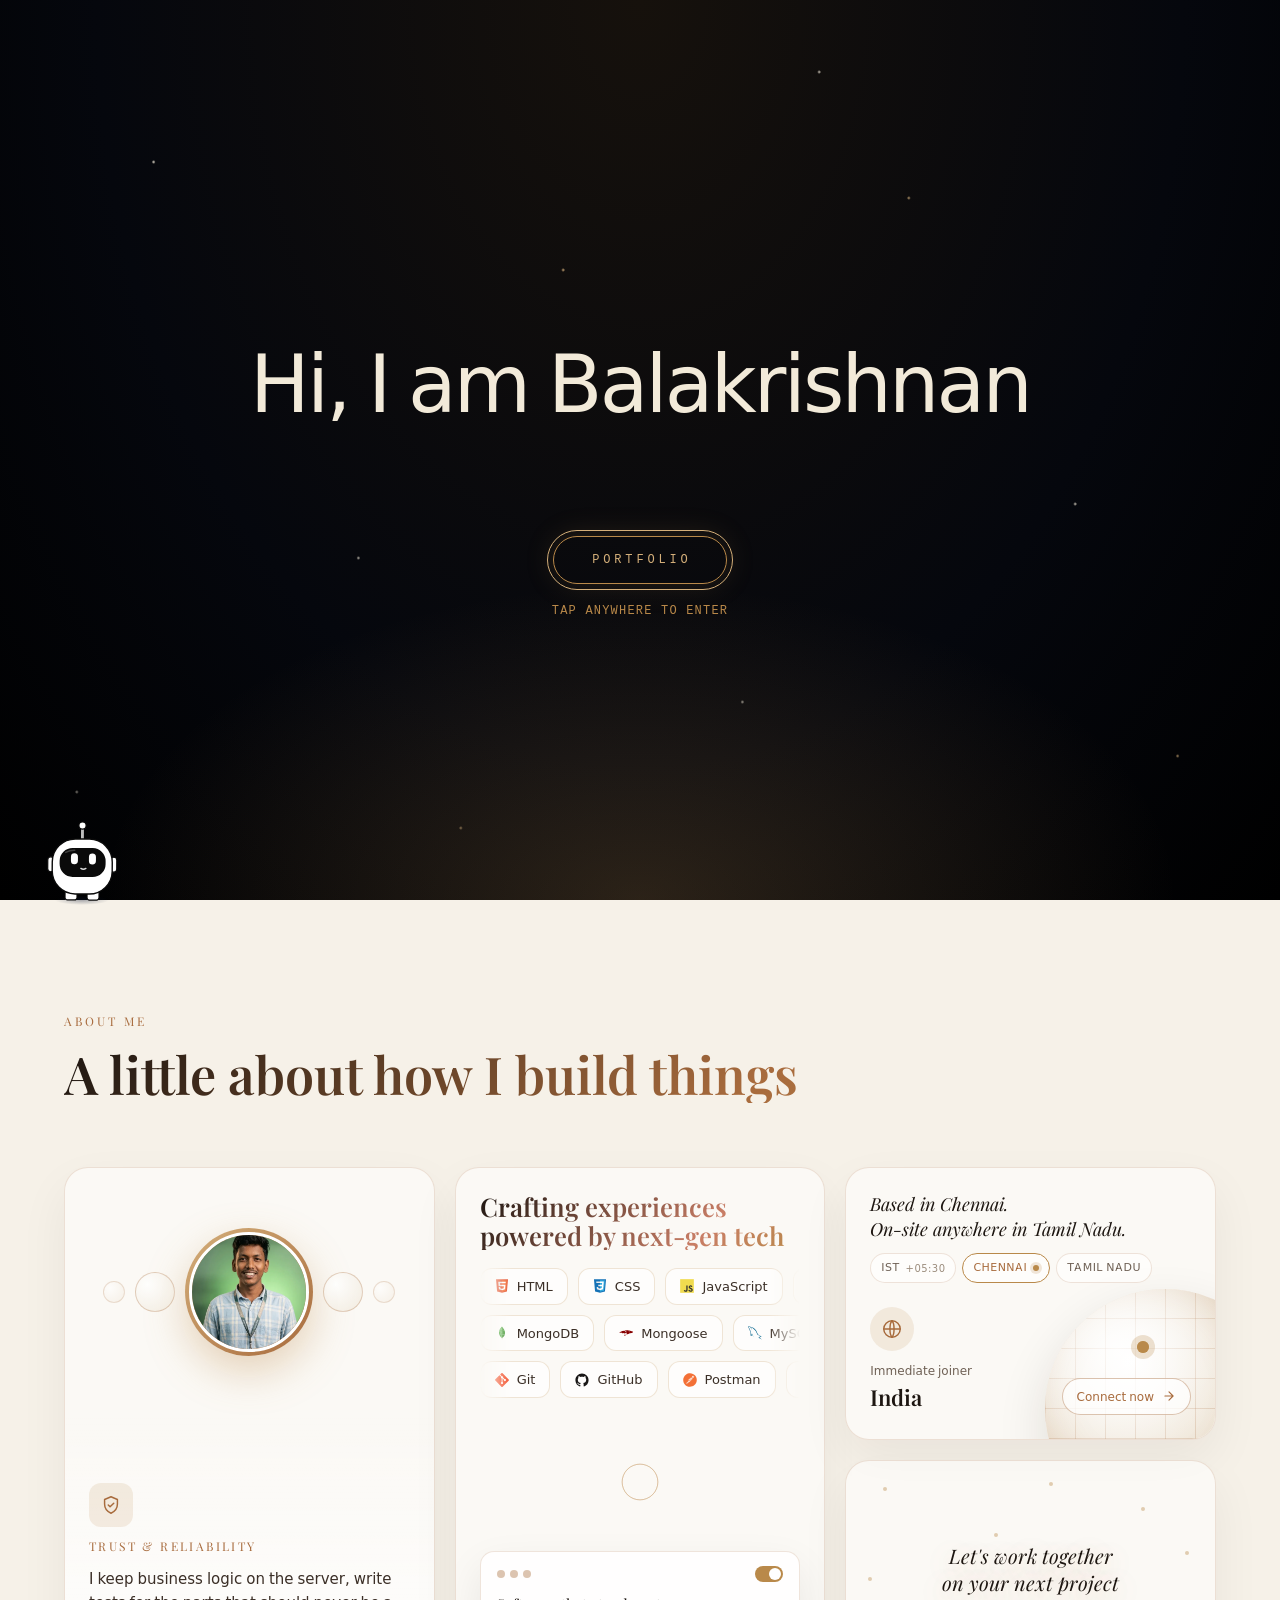
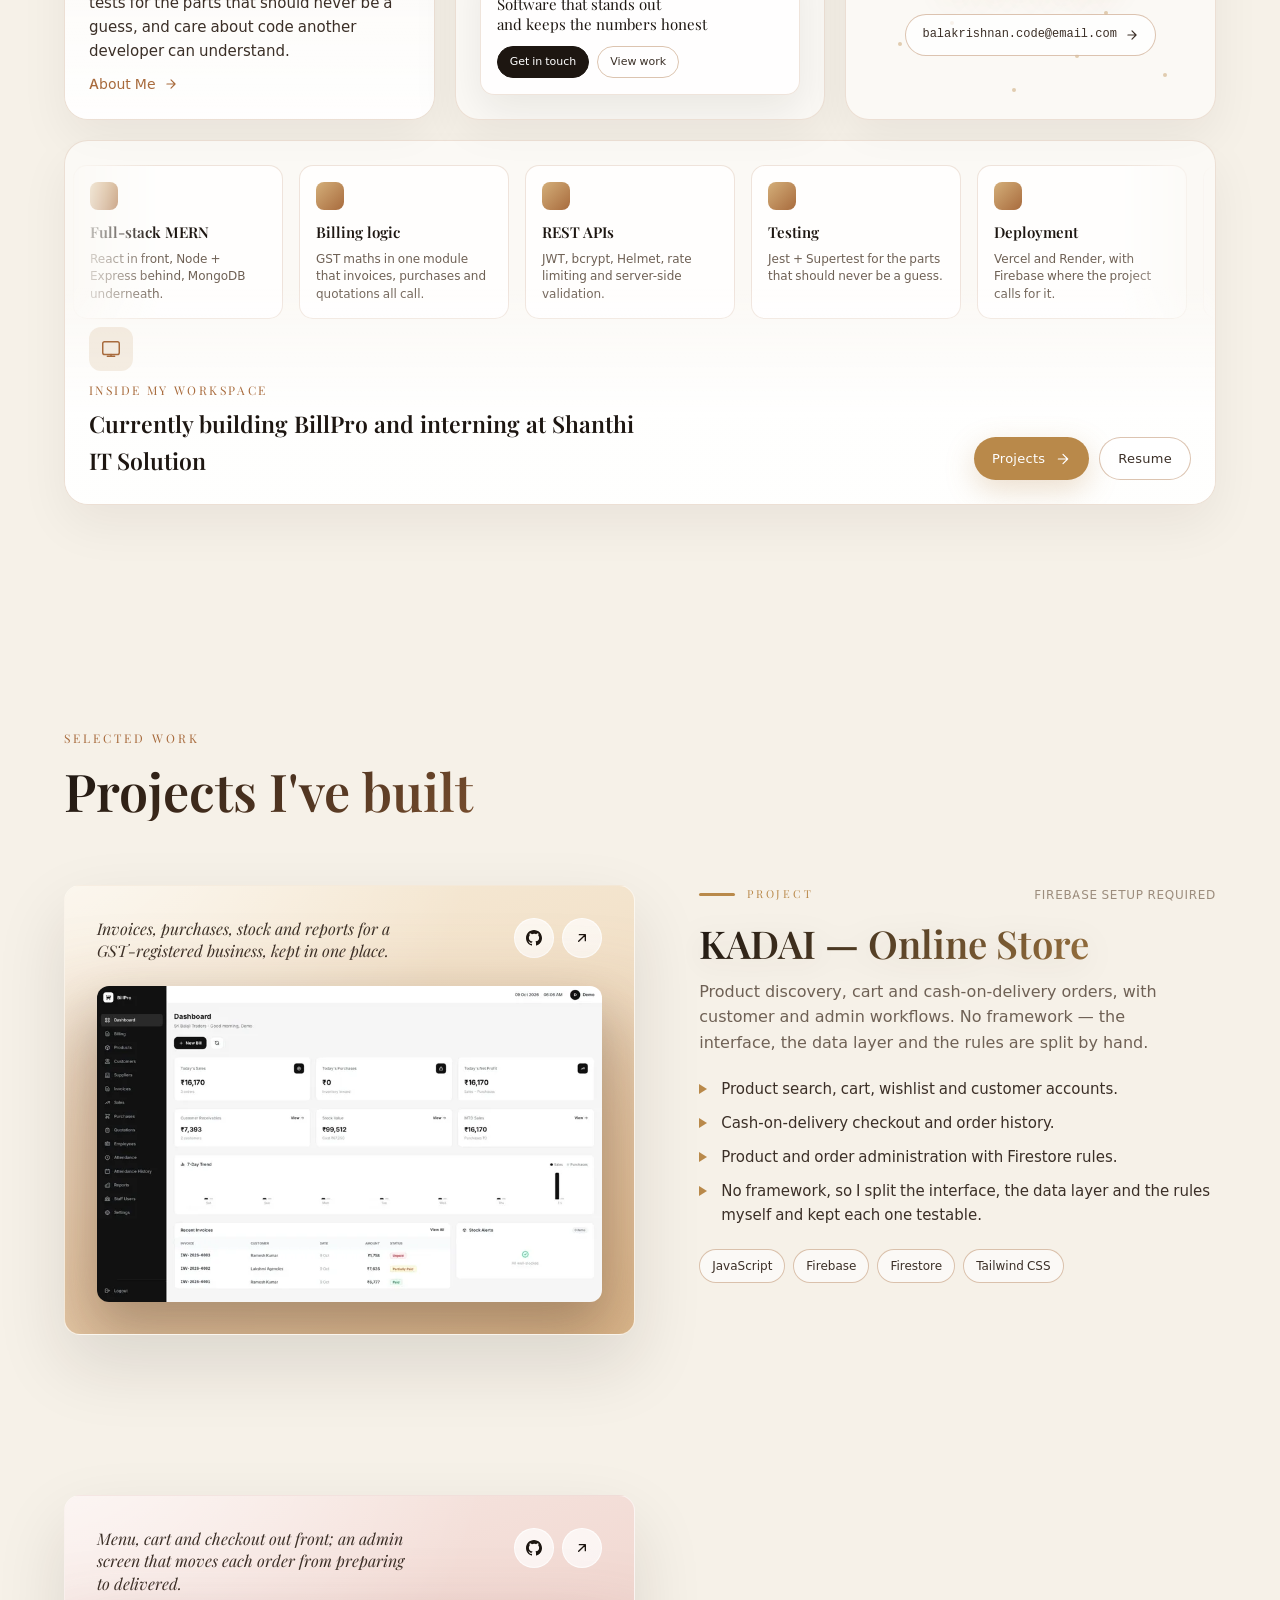
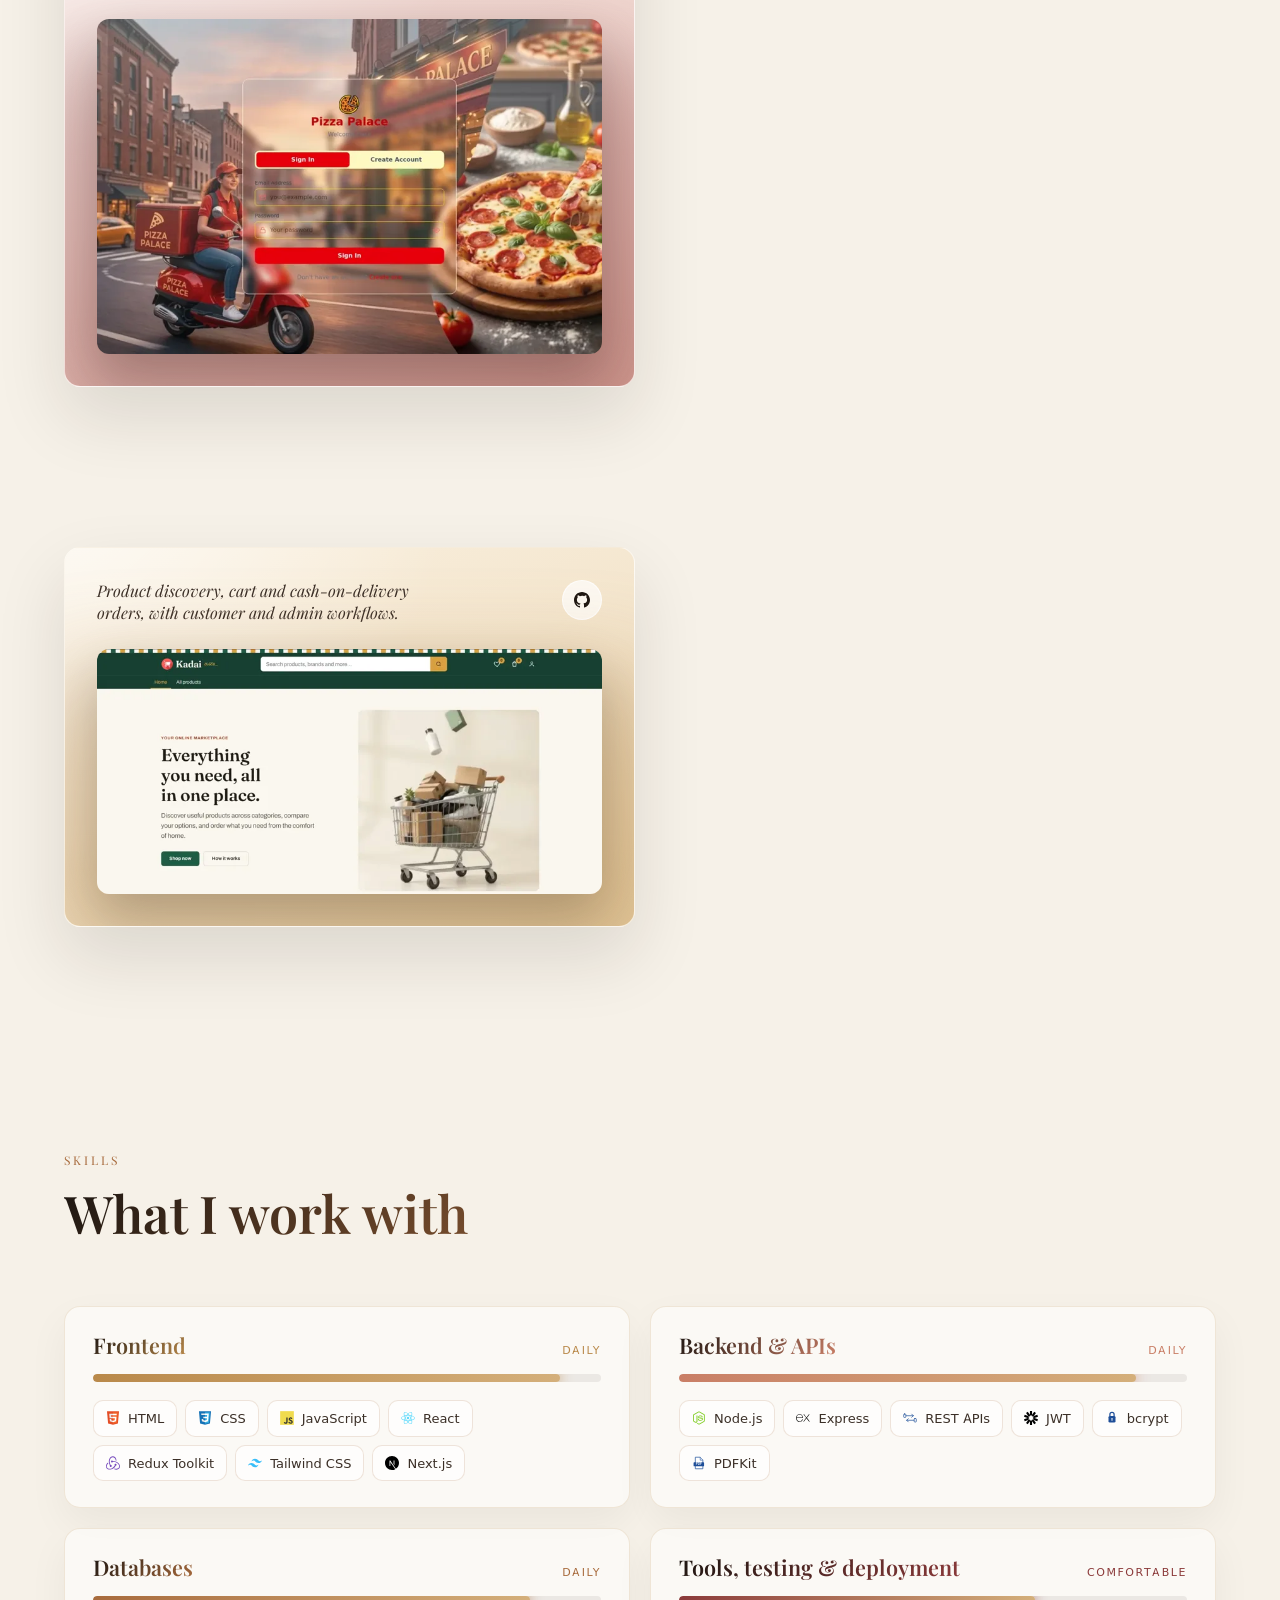
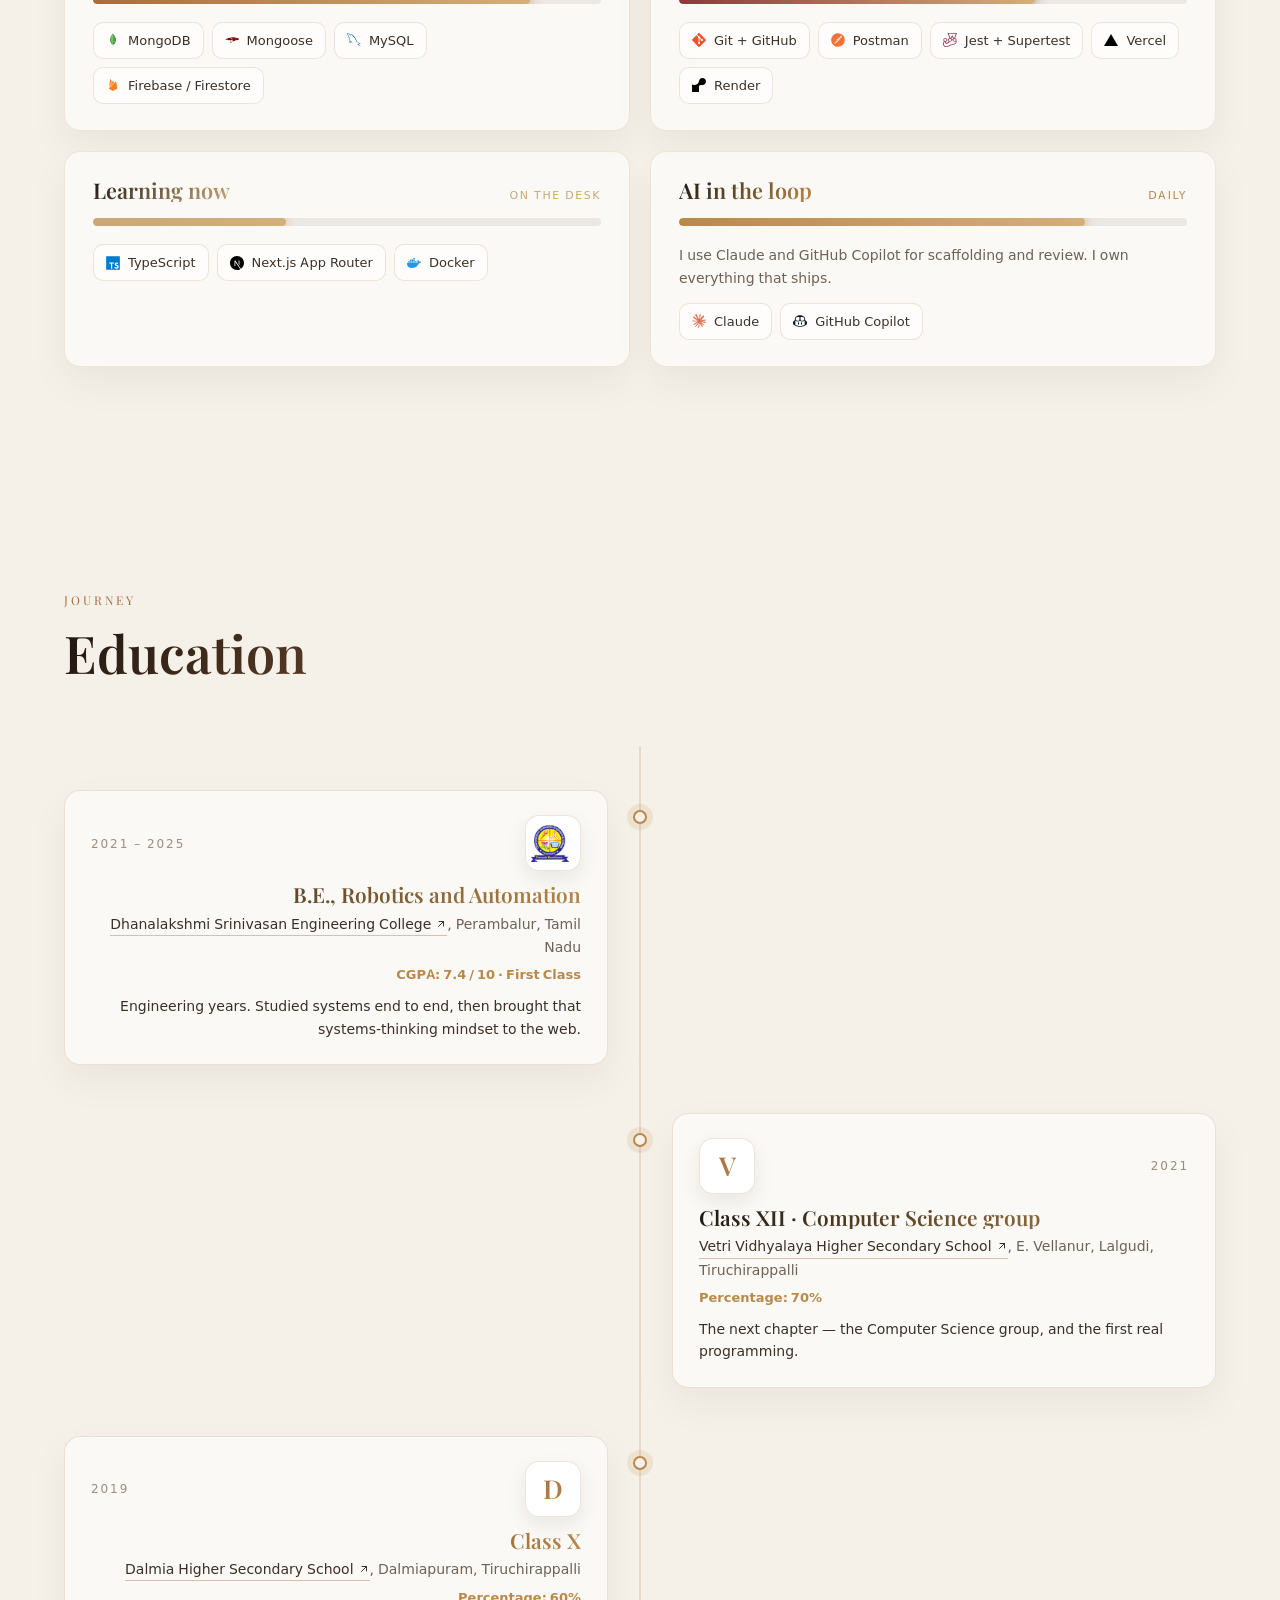
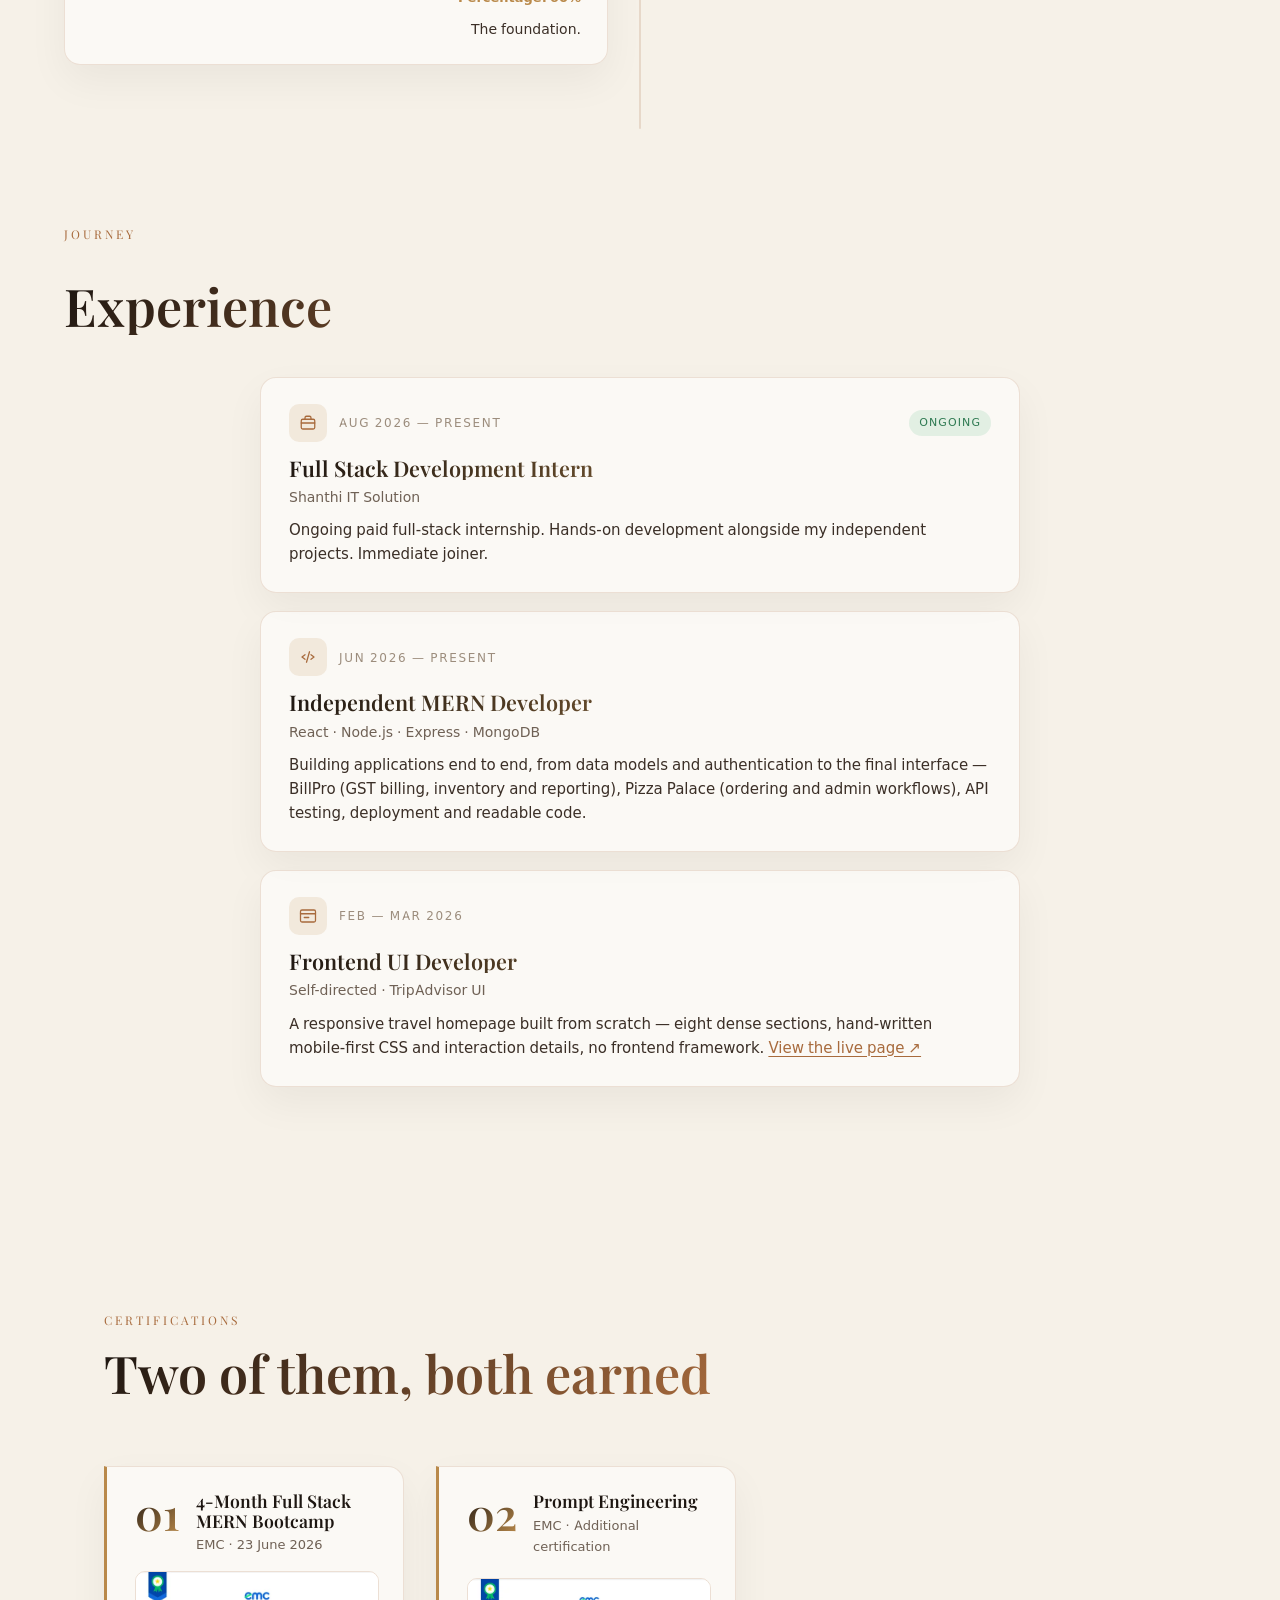
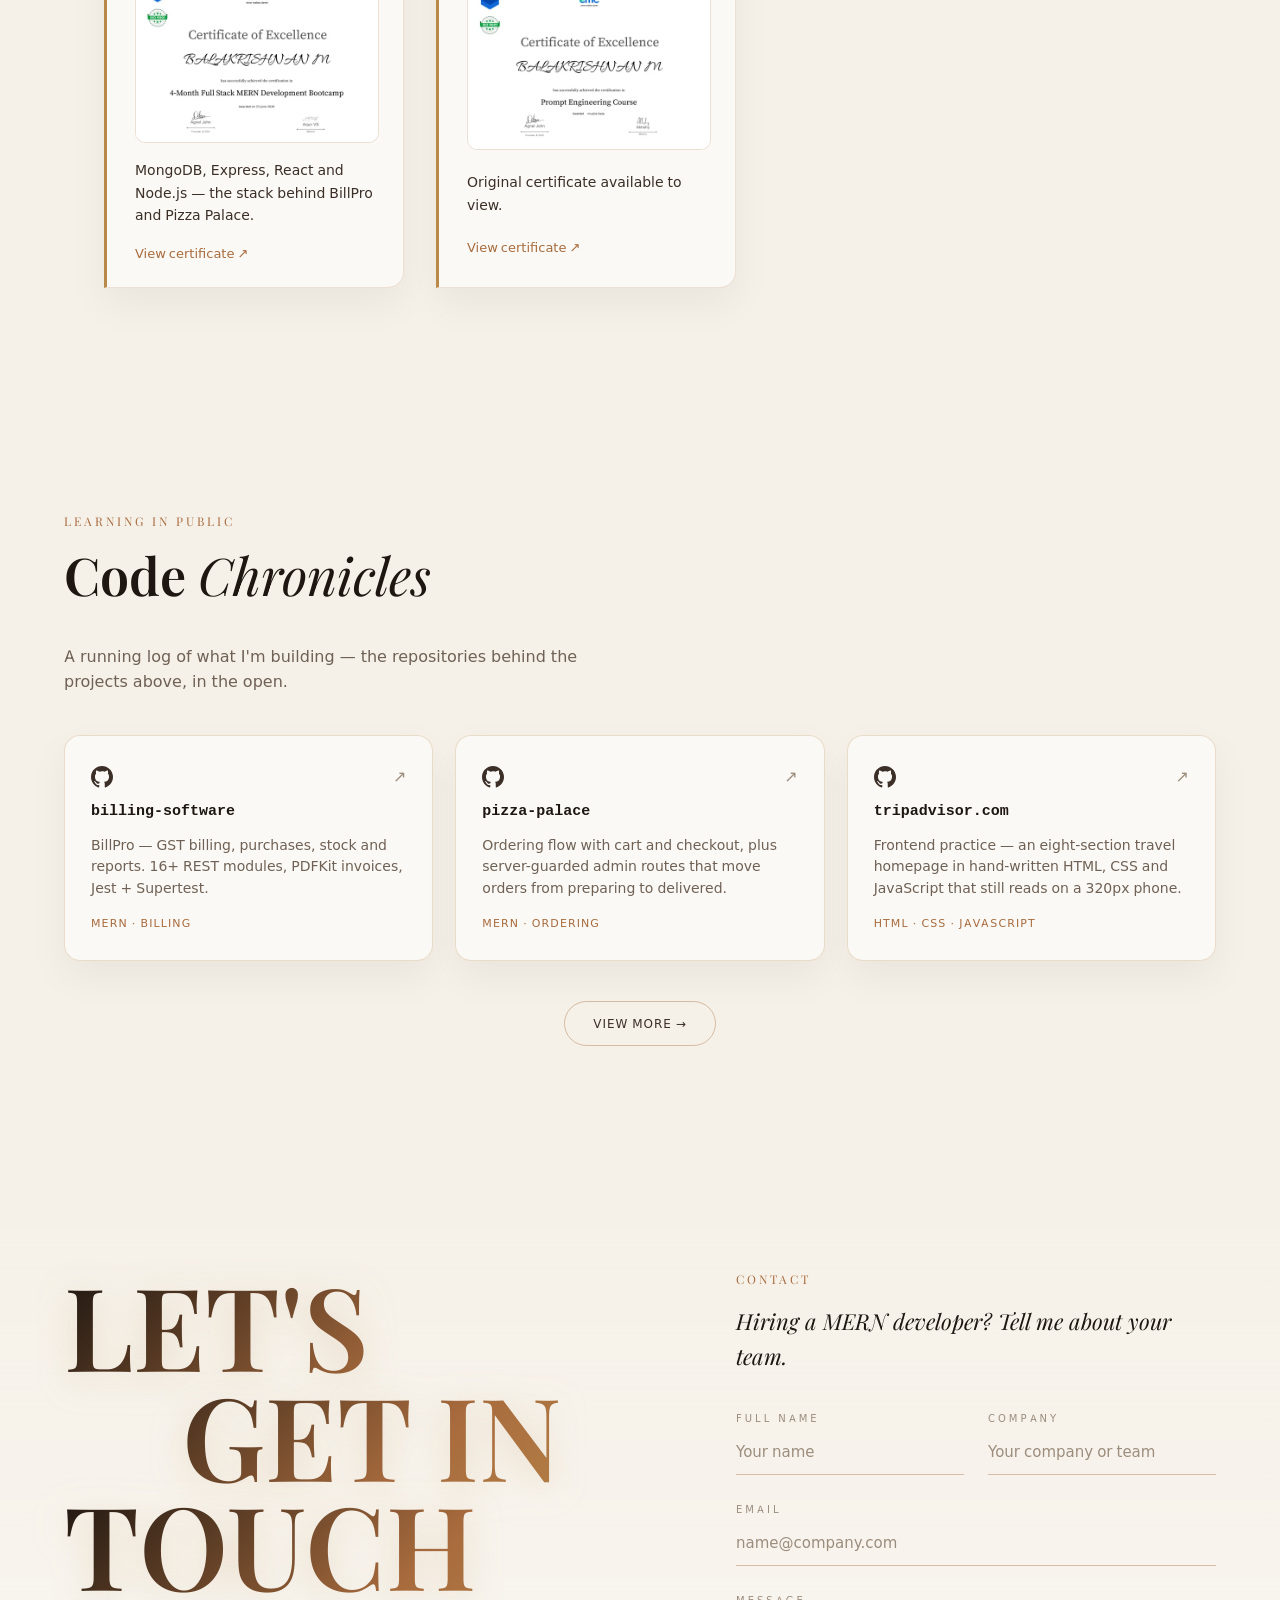
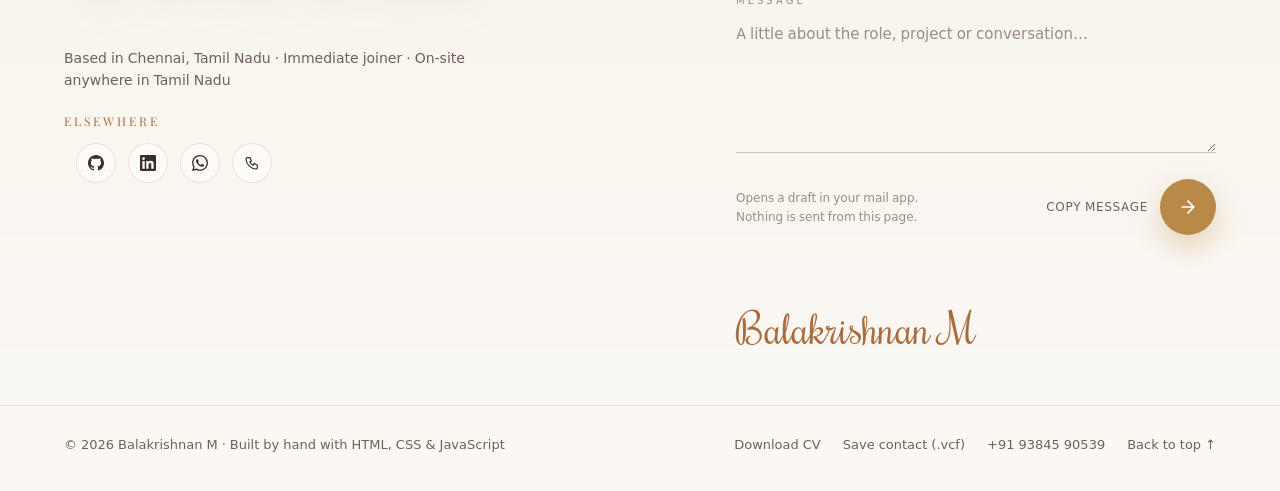
==== commit 231b0f2c: "Update company name" ====
--- a/index.html
+++ b/index.html
@@ -155,7 +155,7 @@
               <span class="hero-typed"><span data-typed></span><i class="caret"></i></span>
             </div>
             <p class="hero-text">I’m Balakrishnan M. I write the software that keeps a business honest: invoices that add up, stock counts that stay right, and orders that reach the right screen.</p>
-            <p class="hero-current">Currently a paid full-stack intern at Shanthi IT Solutions. <strong>Available to join immediately.</strong></p>
+            <p class="hero-current">Currently a paid full-stack intern at Shanthi IT Solution. <strong>Available to join immediately.</strong></p>
             <div class="hero-actions">
               <a class="btn-solid" href="#projects">View Work</a>
               <a class="btn-outline" download href="cv/Balakrishnan_M_MERN_Developer.pdf"><svg aria-hidden="true" viewBox="0 0 24 24"><path d="M12 3v12m0 0 4-4m-4 4-4-4M4 17v2a2 2 0 0 0 2 2h12a2 2 0 0 0 2-2v-2"></path></svg> View Resume</a>
@@ -303,7 +303,7 @@
                   <div>
                     <span class="tile-icon square"><svg viewBox="0 0 24 24"><rect height="14" rx="2" width="18" x="3" y="4"></rect><path d="M8 20h8M12 18v2"></path></svg></span>
                     <p class="tile-kicker">Inside My Workspace</p>
-                    <p class="tile-strong">Currently building BillPro and interning at Shanthi IT Solutions</p>
+                    <p class="tile-strong">Currently building BillPro and interning at Shanthi IT Solution</p>
                   </div>
                   <div class="tile-actions">
                     <a class="btn-solid small" href="#projects">Projects <svg viewBox="0 0 24 24"><path d="M5 12h14M12 5l7 7-7 7"></path></svg></a>
@@ -534,7 +534,7 @@
               <article class="xp-card" data-reveal>
                 <div class="xp-head"><span class="xp-icon"><svg viewBox="0 0 24 24"><rect height="13" rx="2" width="18" x="3" y="7"></rect><path d="M8 7V5a2 2 0 0 1 2-2h4a2 2 0 0 1 2 2v2M3 12h18"></path></svg></span><p class="xp-date">Aug 2026 — Present</p><span class="xp-status">Ongoing</span></div>
                 <h3 class="grad-accent">Full Stack Development Intern</h3>
-                <p class="xp-org">Shanthi IT Solutions</p>
+                <p class="xp-org">Shanthi IT Solution</p>
                 <p class="xp-copy">Ongoing paid full-stack internship. Hands-on development alongside my independent projects. Immediate joiner.</p>
               </article>
               <article class="xp-card" data-reveal data-reveal-delay="1">
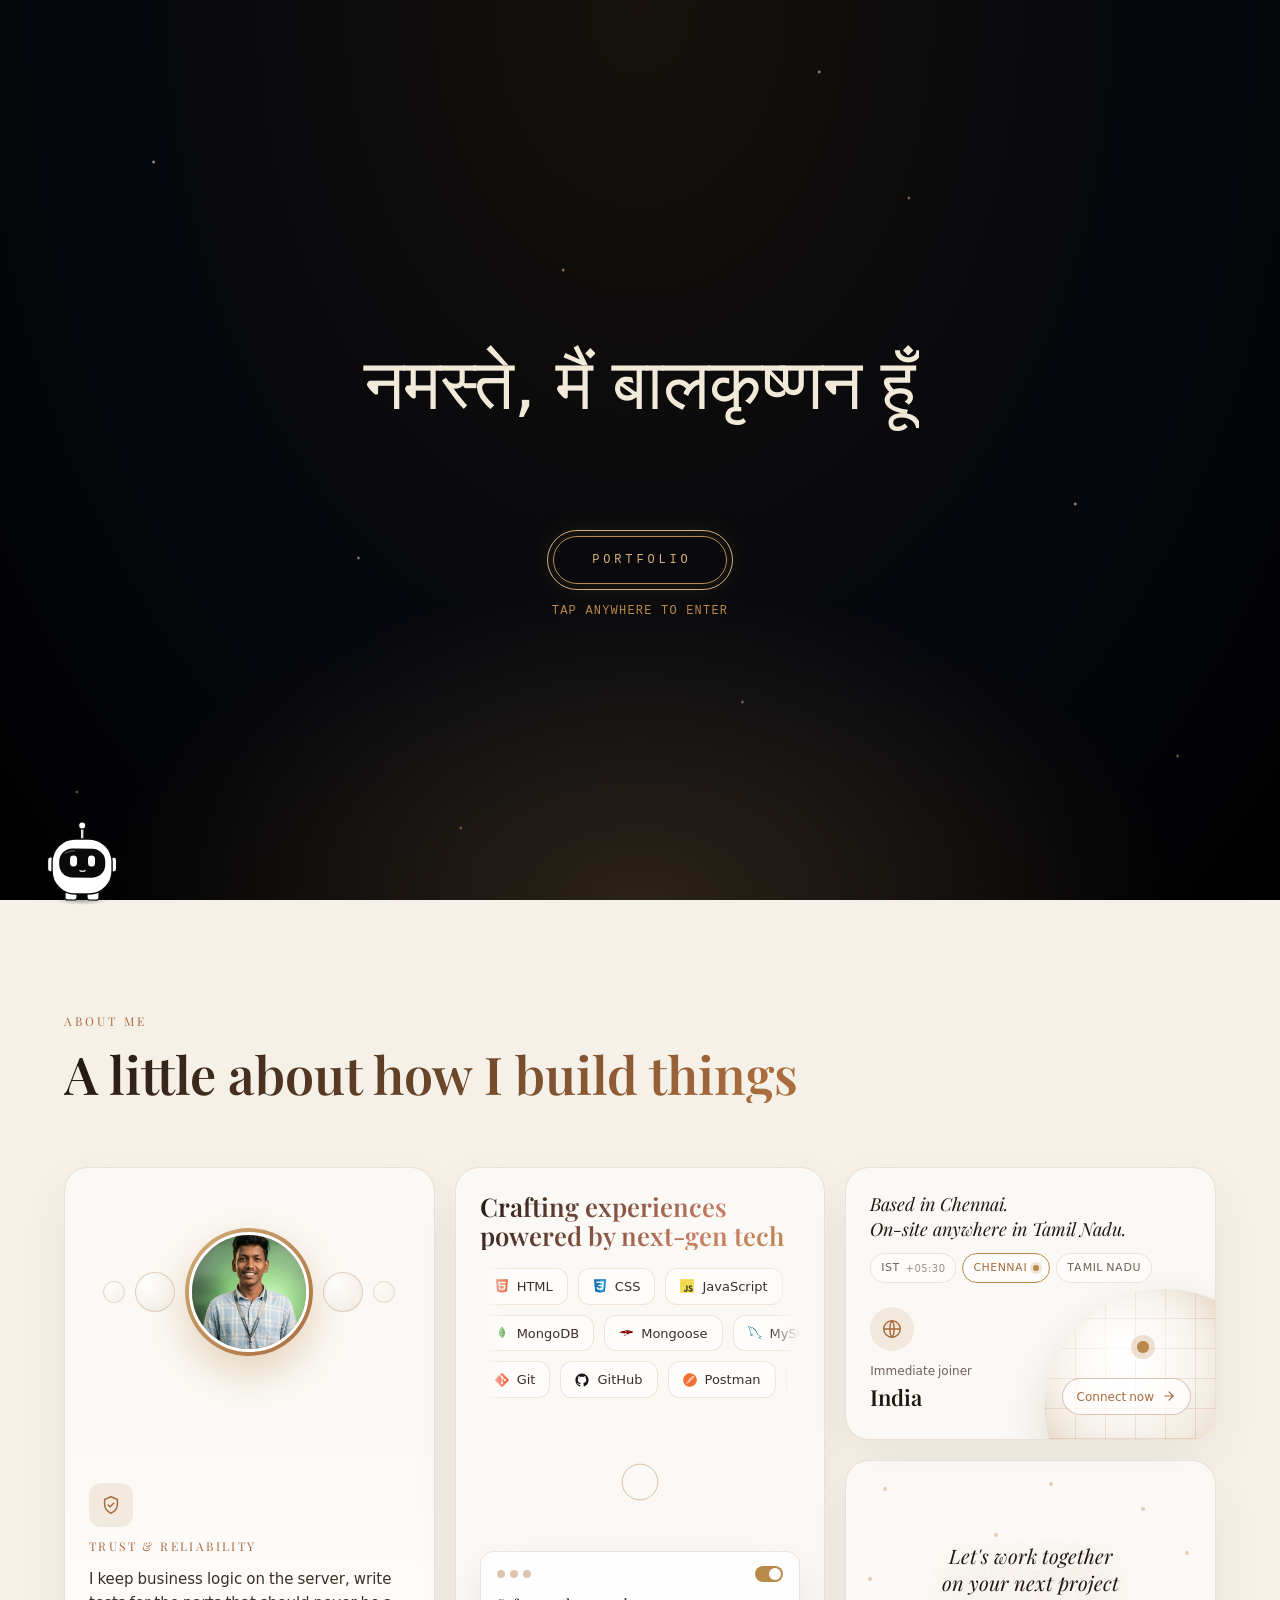
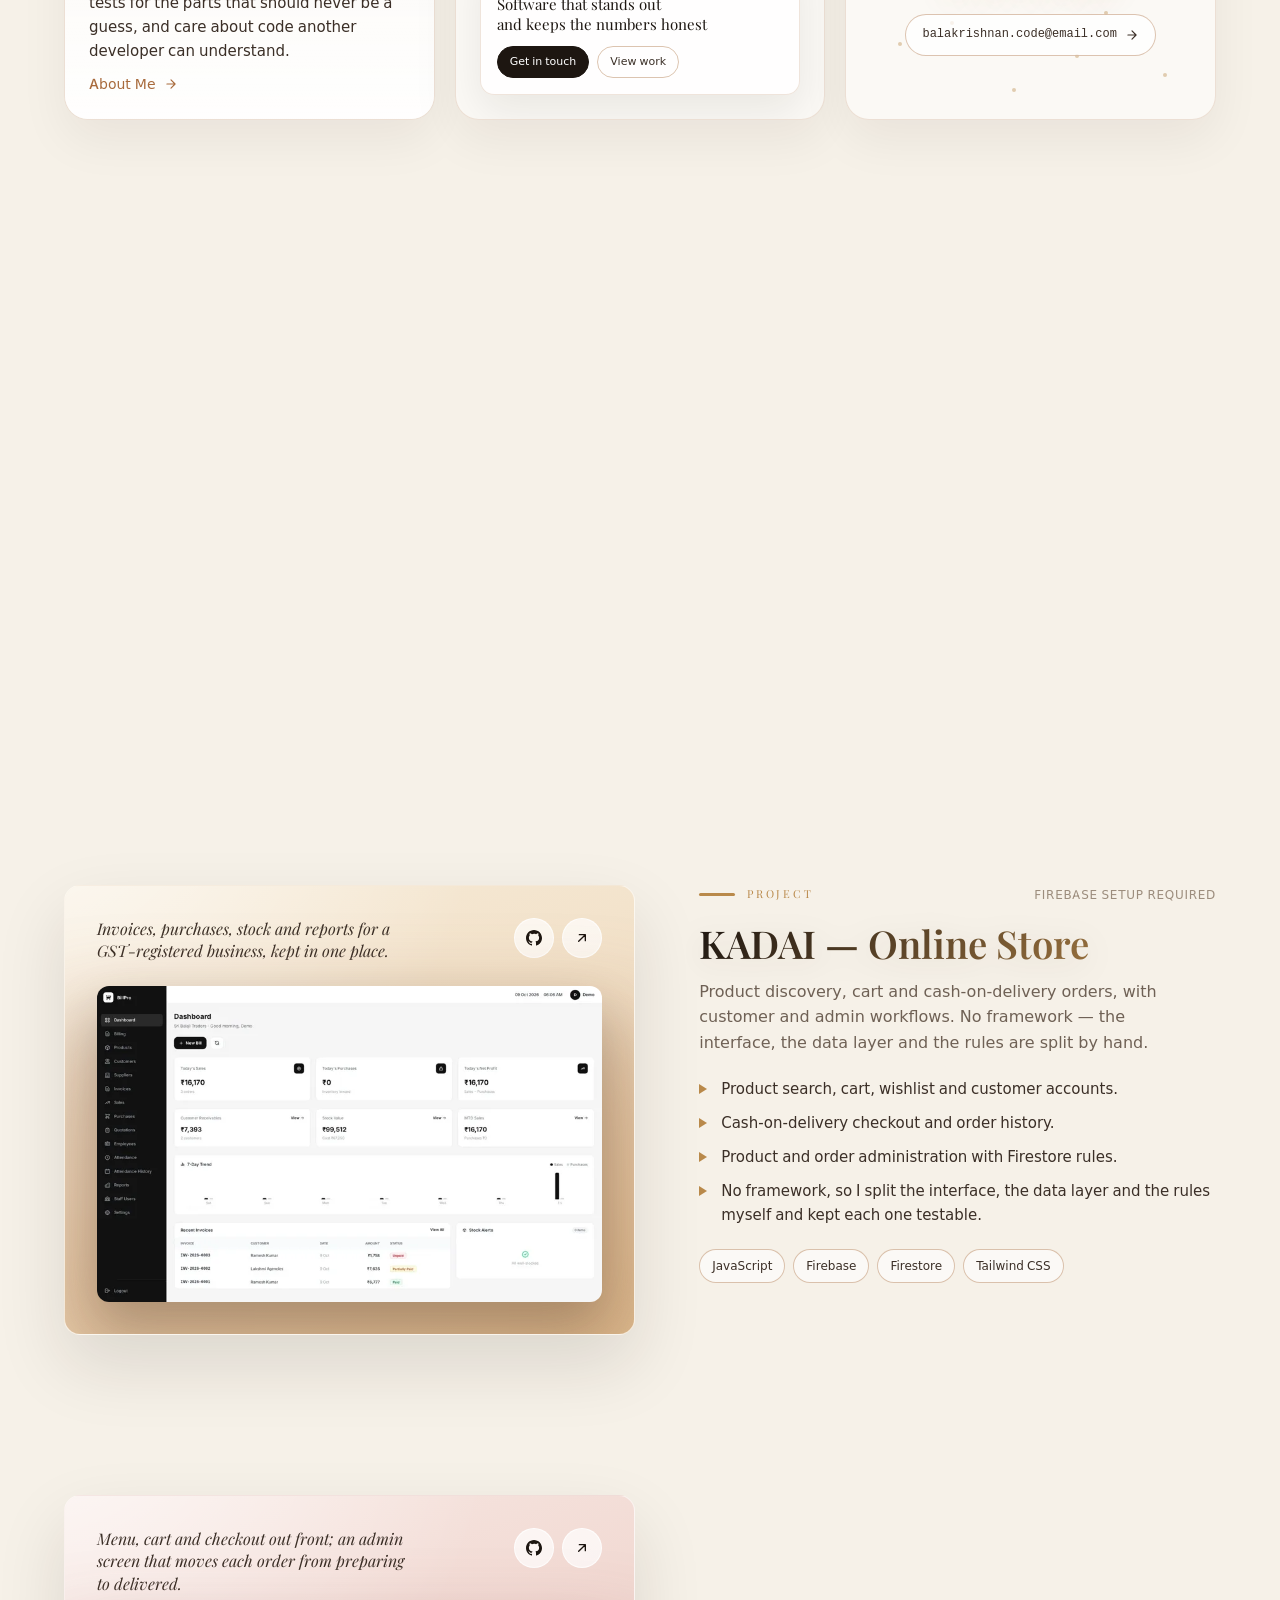
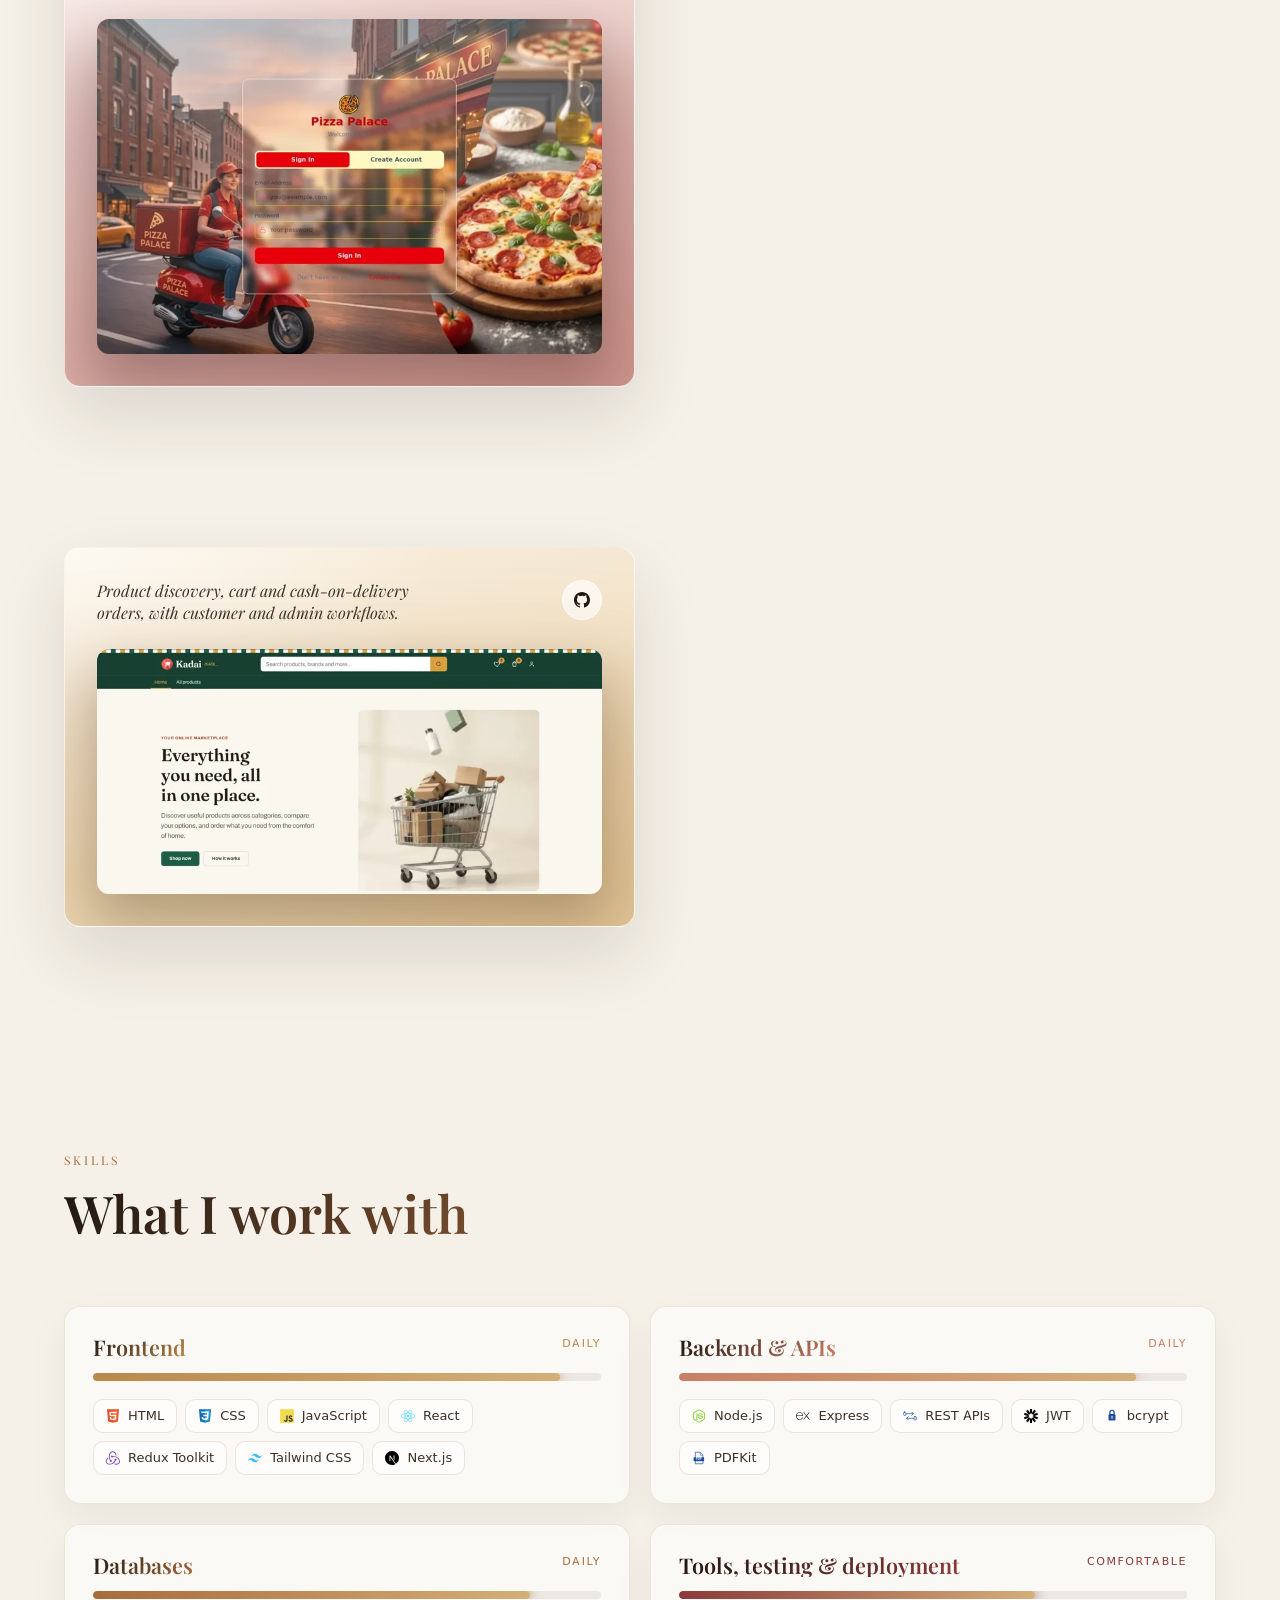
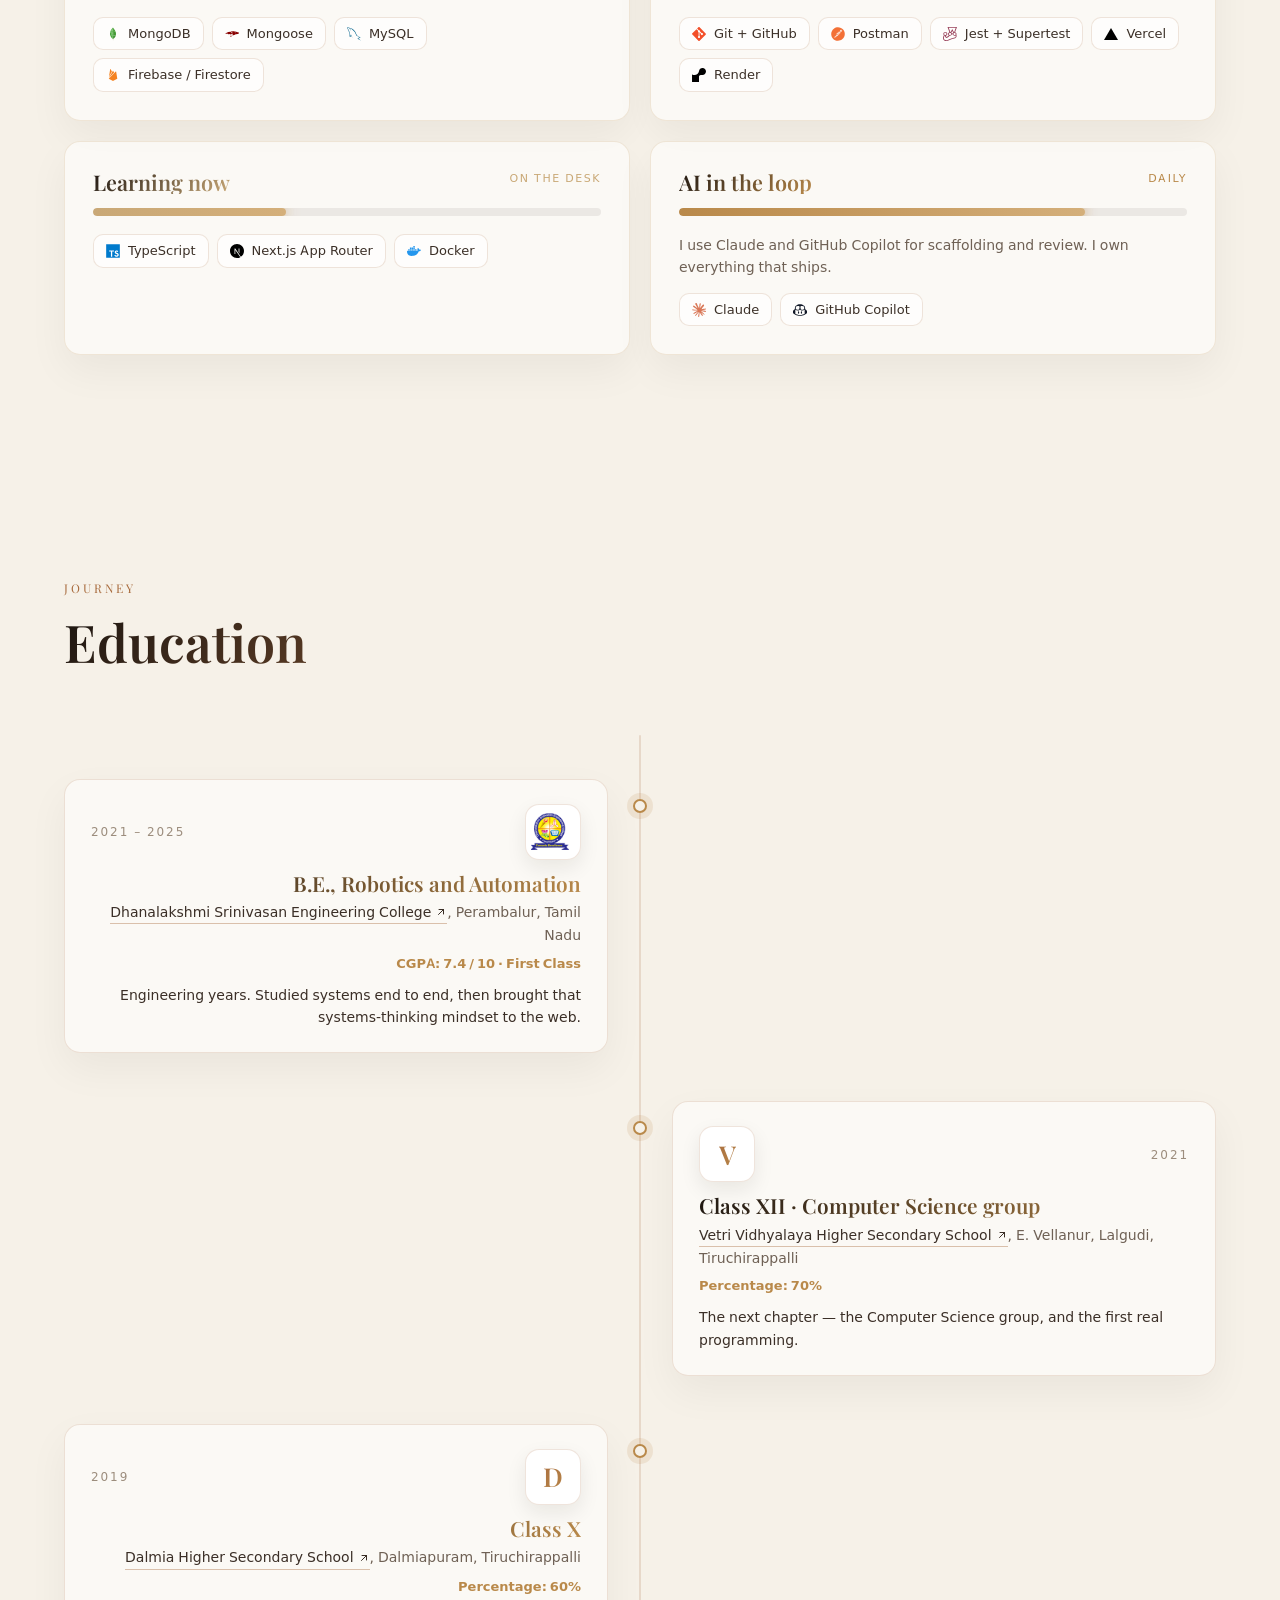
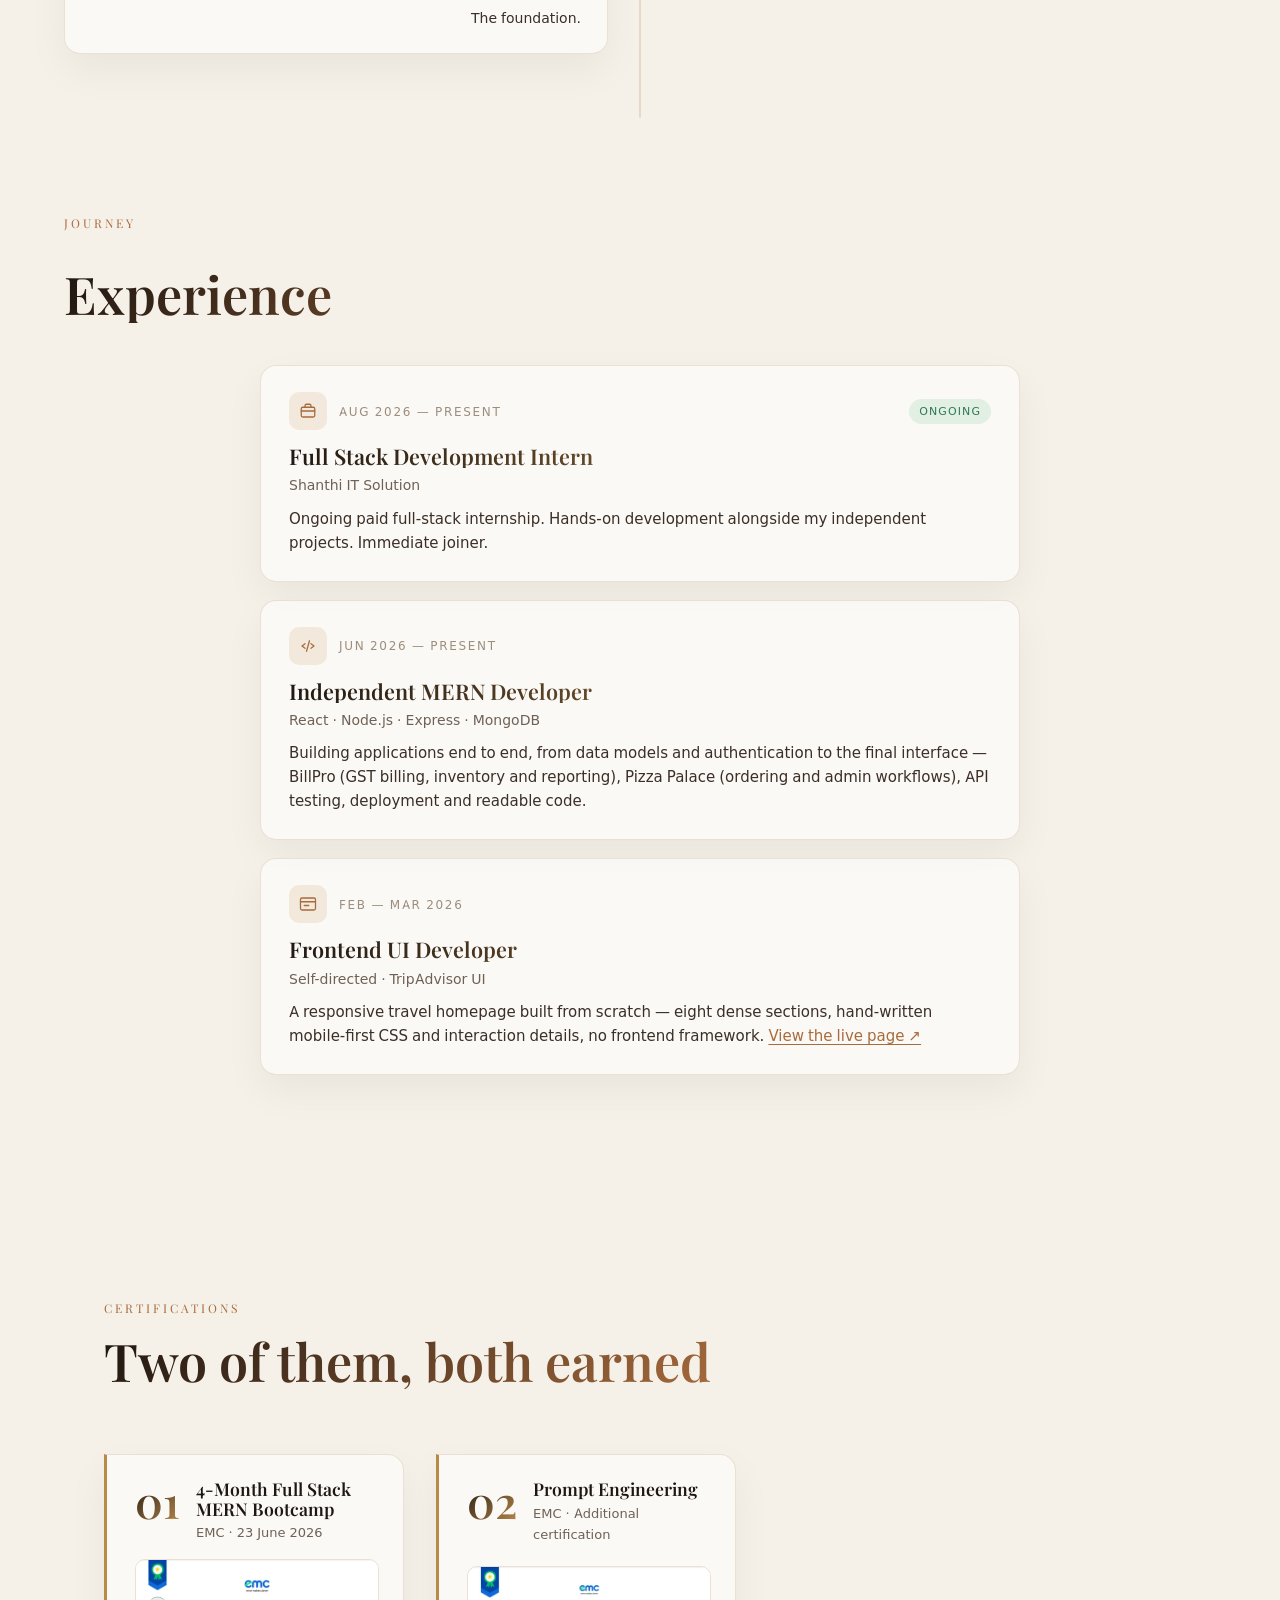
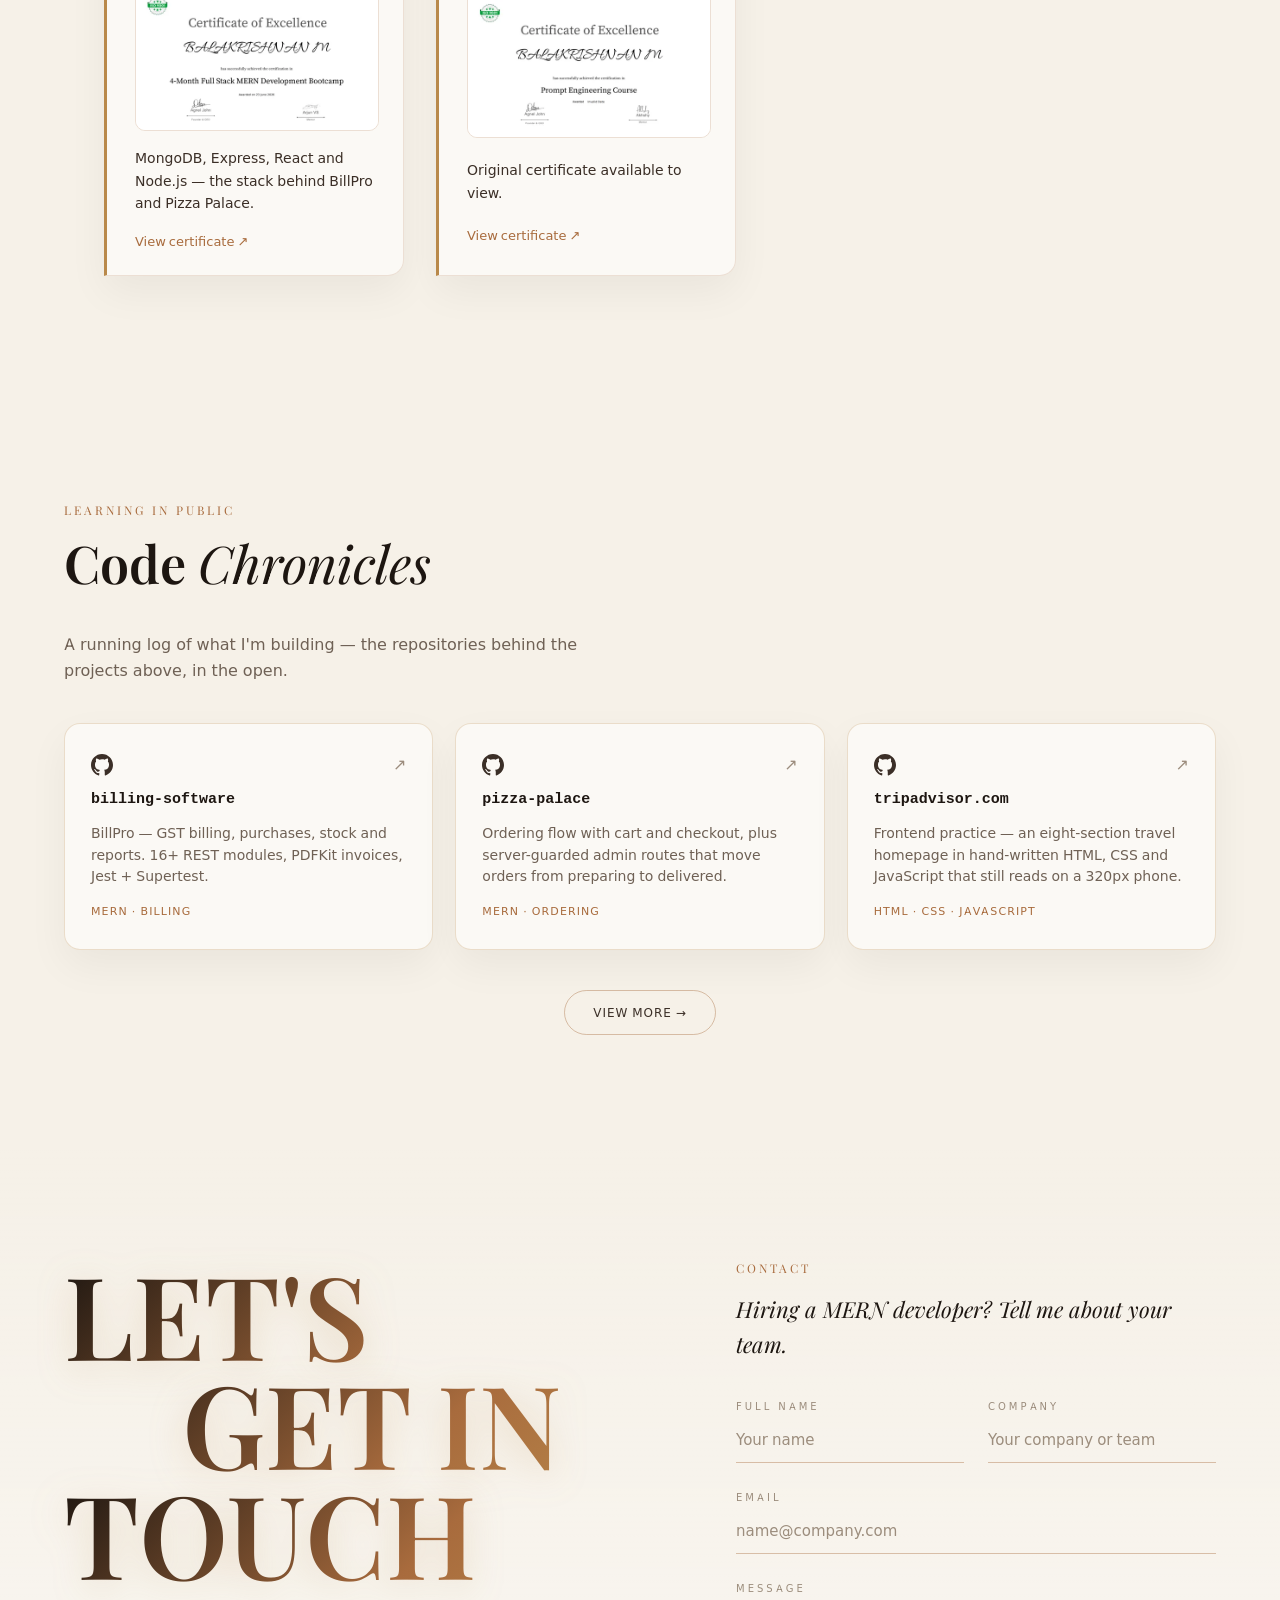
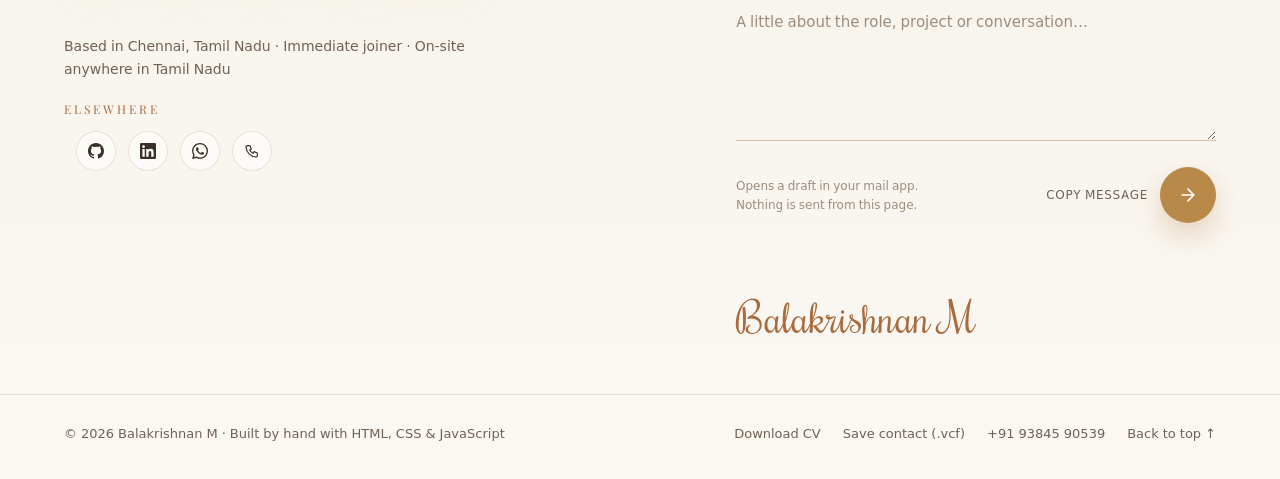
==== commit 4ba1f77d: "Refine skill guidance and preloader stars" ====
--- a/index.html
+++ b/index.html
@@ -430,42 +430,42 @@
                 <div class="skill-card-head"><h3 class="grad-accent">Frontend</h3><span class="skill-level">Daily</span></div>
                 <div class="skill-bar" style="--level: 92%"><i></i></div>
                 <div class="skill-chips">
-                  <span><img alt="" src="assets/icons/html5.svg" />HTML</span><span><img alt="" src="assets/icons/css3.svg" />CSS</span><span><img alt="" src="assets/icons/javascript.svg" />JavaScript</span><span><img alt="" src="assets/icons/react.svg" />React</span><span><img alt="" src="assets/icons/redux.svg" />Redux Toolkit</span><span><img alt="" src="assets/icons/tailwind.svg" />Tailwind CSS</span><span><img alt="" src="assets/icons/nextjs.svg" />Next.js</span>
+                  <button class="skill-chip" data-skill-message="I use HTML to structure every page." type="button"><img alt="" src="assets/icons/html5.svg" />HTML</button><button class="skill-chip" data-skill-message="I use CSS to create responsive layouts and polished visual details." type="button"><img alt="" src="assets/icons/css3.svg" />CSS</button><button class="skill-chip" data-skill-message="I use JavaScript to add interactive behavior and app logic." type="button"><img alt="" src="assets/icons/javascript.svg" />JavaScript</button><button class="skill-chip" data-skill-message="I use React to build reusable interface components." type="button"><img alt="" src="assets/icons/react.svg" />React</button><button class="skill-chip" data-skill-message="I use Redux Toolkit to manage shared application state." type="button"><img alt="" src="assets/icons/redux.svg" />Redux Toolkit</button><button class="skill-chip" data-skill-message="I use Tailwind CSS to build consistent user interfaces quickly." type="button"><img alt="" src="assets/icons/tailwind.svg" />Tailwind CSS</button><button class="skill-chip" data-skill-message="I use Next.js for structured and fast web applications." type="button"><img alt="" src="assets/icons/nextjs.svg" />Next.js</button>
                 </div>
               </div>
               <div class="skill-card" data-reveal data-reveal-delay="1" style="--accent: #c97e66">
                 <div class="skill-card-head"><h3 class="grad-accent">Backend &amp; APIs</h3><span class="skill-level">Daily</span></div>
                 <div class="skill-bar" style="--level: 90%"><i></i></div>
                 <div class="skill-chips">
-                  <span><img alt="" src="assets/icons/nodejs.svg" />Node.js</span><span><img alt="" src="assets/icons/express.svg" />Express</span><span><img alt="" src="assets/icons/rest-api.svg" />REST APIs</span><span><img alt="" src="assets/icons/jwt.svg" />JWT</span><span><img alt="" src="assets/icons/bcrypt.svg" />bcrypt</span><span><img alt="" src="assets/icons/pdfkit.svg" />PDFKit</span>
+                  <button class="skill-chip" data-skill-message="I use Node.js to run JavaScript on the server." type="button"><img alt="" src="assets/icons/nodejs.svg" />Node.js</button><button class="skill-chip" data-skill-message="I use Express to build clean backend routes and APIs." type="button"><img alt="" src="assets/icons/express.svg" />Express</button><button class="skill-chip" data-skill-message="I use REST APIs to connect the frontend with backend services." type="button"><img alt="" src="assets/icons/rest-api.svg" />REST APIs</button><button class="skill-chip" data-skill-message="I use JWT to handle authenticated API access." type="button"><img alt="" src="assets/icons/jwt.svg" />JWT</button><button class="skill-chip" data-skill-message="I use bcrypt to hash passwords securely." type="button"><img alt="" src="assets/icons/bcrypt.svg" />bcrypt</button><button class="skill-chip" data-skill-message="I use PDFKit to generate downloadable PDF documents." type="button"><img alt="" src="assets/icons/pdfkit.svg" />PDFKit</button>
                 </div>
               </div>
               <div class="skill-card" data-reveal data-reveal-delay="2" style="--accent: #a86b3d">
                 <div class="skill-card-head"><h3 class="grad-accent">Databases</h3><span class="skill-level">Daily</span></div>
                 <div class="skill-bar" style="--level: 86%"><i></i></div>
                 <div class="skill-chips">
-                  <span><img alt="" src="assets/icons/mongodb.svg" />MongoDB</span><span><img alt="" src="assets/icons/mongoose.svg" />Mongoose</span><span><img alt="" src="assets/icons/mysql.svg" />MySQL</span><span><img alt="" src="assets/icons/firebase.svg" />Firebase / Firestore</span>
+                  <button class="skill-chip" data-skill-message="I use MongoDB to store flexible application data." type="button"><img alt="" src="assets/icons/mongodb.svg" />MongoDB</button><button class="skill-chip" data-skill-message="I use Mongoose to model and validate MongoDB data." type="button"><img alt="" src="assets/icons/mongoose.svg" />Mongoose</button><button class="skill-chip" data-skill-message="I use MySQL for structured relational data and queries." type="button"><img alt="" src="assets/icons/mysql.svg" />MySQL</button><button class="skill-chip" data-skill-message="I use Firebase and Firestore for managed app data and services." type="button"><img alt="" src="assets/icons/firebase.svg" />Firebase / Firestore</button>
                 </div>
               </div>
               <div class="skill-card" data-reveal data-reveal-delay="3" style="--accent: #8b3a3a">
                 <div class="skill-card-head"><h3 class="grad-accent">Tools, testing &amp; deployment</h3><span class="skill-level">Comfortable</span></div>
                 <div class="skill-bar" style="--level: 70%"><i></i></div>
                 <div class="skill-chips">
-                  <span><img alt="" src="assets/icons/git.svg" />Git + GitHub</span><span><img alt="" src="assets/icons/postman.svg" />Postman</span><span><img alt="" src="assets/icons/jest.svg" />Jest + Supertest</span><span><img alt="" src="assets/icons/vercel.svg" />Vercel</span><span><img alt="" src="assets/icons/render.svg" />Render</span>
+                  <button class="skill-chip" data-skill-message="I use Git and GitHub to track code and collaborate safely." type="button"><img alt="" src="assets/icons/git.svg" />Git + GitHub</button><button class="skill-chip" data-skill-message="I use Postman to test and document API requests." type="button"><img alt="" src="assets/icons/postman.svg" />Postman</button><button class="skill-chip" data-skill-message="I use Jest and Supertest to test backend behavior and APIs." type="button"><img alt="" src="assets/icons/jest.svg" />Jest + Supertest</button><button class="skill-chip" data-skill-message="I use Vercel to deploy fast frontend applications." type="button"><img alt="" src="assets/icons/vercel.svg" />Vercel</button><button class="skill-chip" data-skill-message="I use Render to deploy backend services and APIs." type="button"><img alt="" src="assets/icons/render.svg" />Render</button>
                 </div>
               </div>
               <div class="skill-card" data-reveal data-reveal-delay="4" style="--accent: #c9a876">
                 <div class="skill-card-head"><h3 class="grad-accent">Learning now</h3><span class="skill-level">On the desk</span></div>
                 <div class="skill-bar" style="--level: 38%"><i></i></div>
                 <div class="skill-chips">
-                  <span><img alt="" src="assets/icons/typescript.svg" />TypeScript</span><span><img alt="" src="assets/icons/nextjs.svg" />Next.js App Router</span><span><img alt="" src="assets/icons/docker.svg" />Docker</span>
+                  <button class="skill-chip" data-skill-message="I use TypeScript to catch errors before the code runs." type="button"><img alt="" src="assets/icons/typescript.svg" />TypeScript</button><button class="skill-chip" data-skill-message="I use the Next.js App Router to organize modern app routes." type="button"><img alt="" src="assets/icons/nextjs.svg" />Next.js App Router</button><button class="skill-chip" data-skill-message="I use Docker to keep development and deployment environments consistent." type="button"><img alt="" src="assets/icons/docker.svg" />Docker</button>
                 </div>
               </div>
               <div class="skill-card skill-card-note" data-reveal data-reveal-delay="5" style="--accent: #b9894a">
                 <div class="skill-card-head"><h3 class="grad-accent">AI in the loop</h3><span class="skill-level">Daily</span></div>
                 <div class="skill-bar" style="--level: 80%"><i></i></div>
                 <p class="skill-note">I use Claude and GitHub Copilot for scaffolding and review. I own everything that ships.</p>
-                <div class="skill-chips"><span><img alt="" src="assets/icons/claude.svg" />Claude</span><span><img alt="" src="assets/icons/githubcopilot.svg" />GitHub Copilot</span></div>
+                <div class="skill-chips"><button class="skill-chip" data-skill-message="I use Claude to explore ideas and review implementation details." type="button"><img alt="" src="assets/icons/claude.svg" />Claude</button><button class="skill-chip" data-skill-message="I use GitHub Copilot to speed up repetitive coding tasks." type="button"><img alt="" src="assets/icons/githubcopilot.svg" />GitHub Copilot</button></div>
               </div>
             </div>
           </div>
--- a/css/site.css
+++ b/css/site.css
@@ -1645,11 +1645,13 @@
 /* ----------------------------------------------------------- skills */
 .skills-grid {
   display: grid;
-  grid-template-columns: 1fr 1fr;
-  gap: 20px;
+  grid-template-columns: repeat(2, minmax(0, 1fr));
+  align-items: stretch;
+  gap: clamp(16px, 2vw, 20px);
 }
 .skill-card {
-  padding: 26px 28px;
+  min-width: 0;
+  padding: clamp(20px, 2.5vw, 28px);
   border-radius: var(--radius);
   border: 1px solid rgba(185, 137, 74, 0.18);
   background: var(--surface);
@@ -1664,14 +1666,16 @@
 .skill-card-head {
   display: flex;
   justify-content: space-between;
-  align-items: baseline;
+  align-items: flex-start;
   gap: 12px;
   margin-bottom: 14px;
 }
 .skill-card h3 {
+  min-width: 0;
   font-size: 1.35rem;
 }
 .skill-level {
+  flex: 0 0 auto;
   font-size: 11px;
   letter-spacing: 0.14em;
   text-transform: uppercase;
@@ -1702,32 +1706,43 @@
   flex-wrap: wrap;
   gap: 8px;
 }
-.skill-chips span {
+.skill-chips .skill-chip {
   display: inline-flex;
   align-items: center;
   gap: 8px;
+  max-width: 100%;
   padding: 7px 12px;
   border-radius: 10px;
   font-size: 13px;
+  line-height: 1.35;
   border: 1px solid var(--line);
   background: rgba(255, 255, 255, 0.7);
   color: var(--ink-soft);
+  text-align: left;
+  overflow-wrap: anywhere;
   opacity: 0;
   transform: translateY(8px);
-  transition: opacity 0.5s, transform 0.5s var(--ease-out);
+  transition: opacity 0.5s, transform 0.5s var(--ease-out), border-color 0.25s ease, background-color 0.25s ease, color 0.25s ease;
   transition-delay: calc(var(--k, 0) * 60ms + 0.3s);
 }
-.is-revealed .skill-chips span {
+.skill-chips .skill-chip:hover,
+.skill-chips .skill-chip:focus-visible {
+  border-color: var(--accent);
+  background: var(--accent-soft);
+  color: var(--ink);
+}
+.is-revealed .skill-chips .skill-chip {
   opacity: 1;
   transform: none;
 }
-.skill-chips span:nth-child(2) { --k: 1; }
-.skill-chips span:nth-child(3) { --k: 2; }
-.skill-chips span:nth-child(4) { --k: 3; }
-.skill-chips span:nth-child(5) { --k: 4; }
-.skill-chips span:nth-child(6) { --k: 5; }
-.skill-chips span:nth-child(7) { --k: 6; }
+.skill-chips .skill-chip:nth-child(2) { --k: 1; }
+.skill-chips .skill-chip:nth-child(3) { --k: 2; }
+.skill-chips .skill-chip:nth-child(4) { --k: 3; }
+.skill-chips .skill-chip:nth-child(5) { --k: 4; }
+.skill-chips .skill-chip:nth-child(6) { --k: 5; }
+.skill-chips .skill-chip:nth-child(7) { --k: 6; }
 .skill-chips img {
+  flex: 0 0 auto;
   width: 14px;
   height: 14px;
 }
@@ -2526,7 +2541,7 @@
   .skill-bar > i {
     width: var(--level);
   }
-  .skill-chips span {
+  .skill-chips .skill-chip {
     opacity: 1;
     transform: none;
   }
@@ -2554,9 +2569,11 @@
 .opening-experience .pet-say {
   position: fixed;
   left: calc(var(--pet-left, 16px) + 70px);
+  right: 16px;
   bottom: calc(var(--pet-bottom, 0px) + 54px);
   z-index: 52;
-  max-width: 230px;
+  width: max-content;
+  max-width: min(230px, calc(100vw - var(--pet-left, 16px) - 86px));
   padding: 9px 13px;
   border-radius: 14px 14px 14px 4px;
   background: var(--ink);
@@ -2822,6 +2839,20 @@
   }
   .brand {
     font-size: 18px;
+  }
+  .skill-card {
+    padding: 20px 18px;
+  }
+  .skill-card-head {
+    flex-direction: column;
+    gap: 7px;
+  }
+  .skill-chips {
+    gap: 6px;
+  }
+  .skill-chips .skill-chip {
+    padding: 7px 10px;
+    font-size: 12px;
   }
   .contact-big h2.center {
     padding-left: 8vw;
--- a/css/opening.css
+++ b/css/opening.css
@@ -93,7 +93,7 @@
    head. Per-star position and delay come from --top / --left / --delay. */
 
 .opening-experience .night {
-  --shooting-time: 3000ms;
+  --shooting-time: 1900ms;
   position: absolute;
   inset: 0;
   z-index: 0;
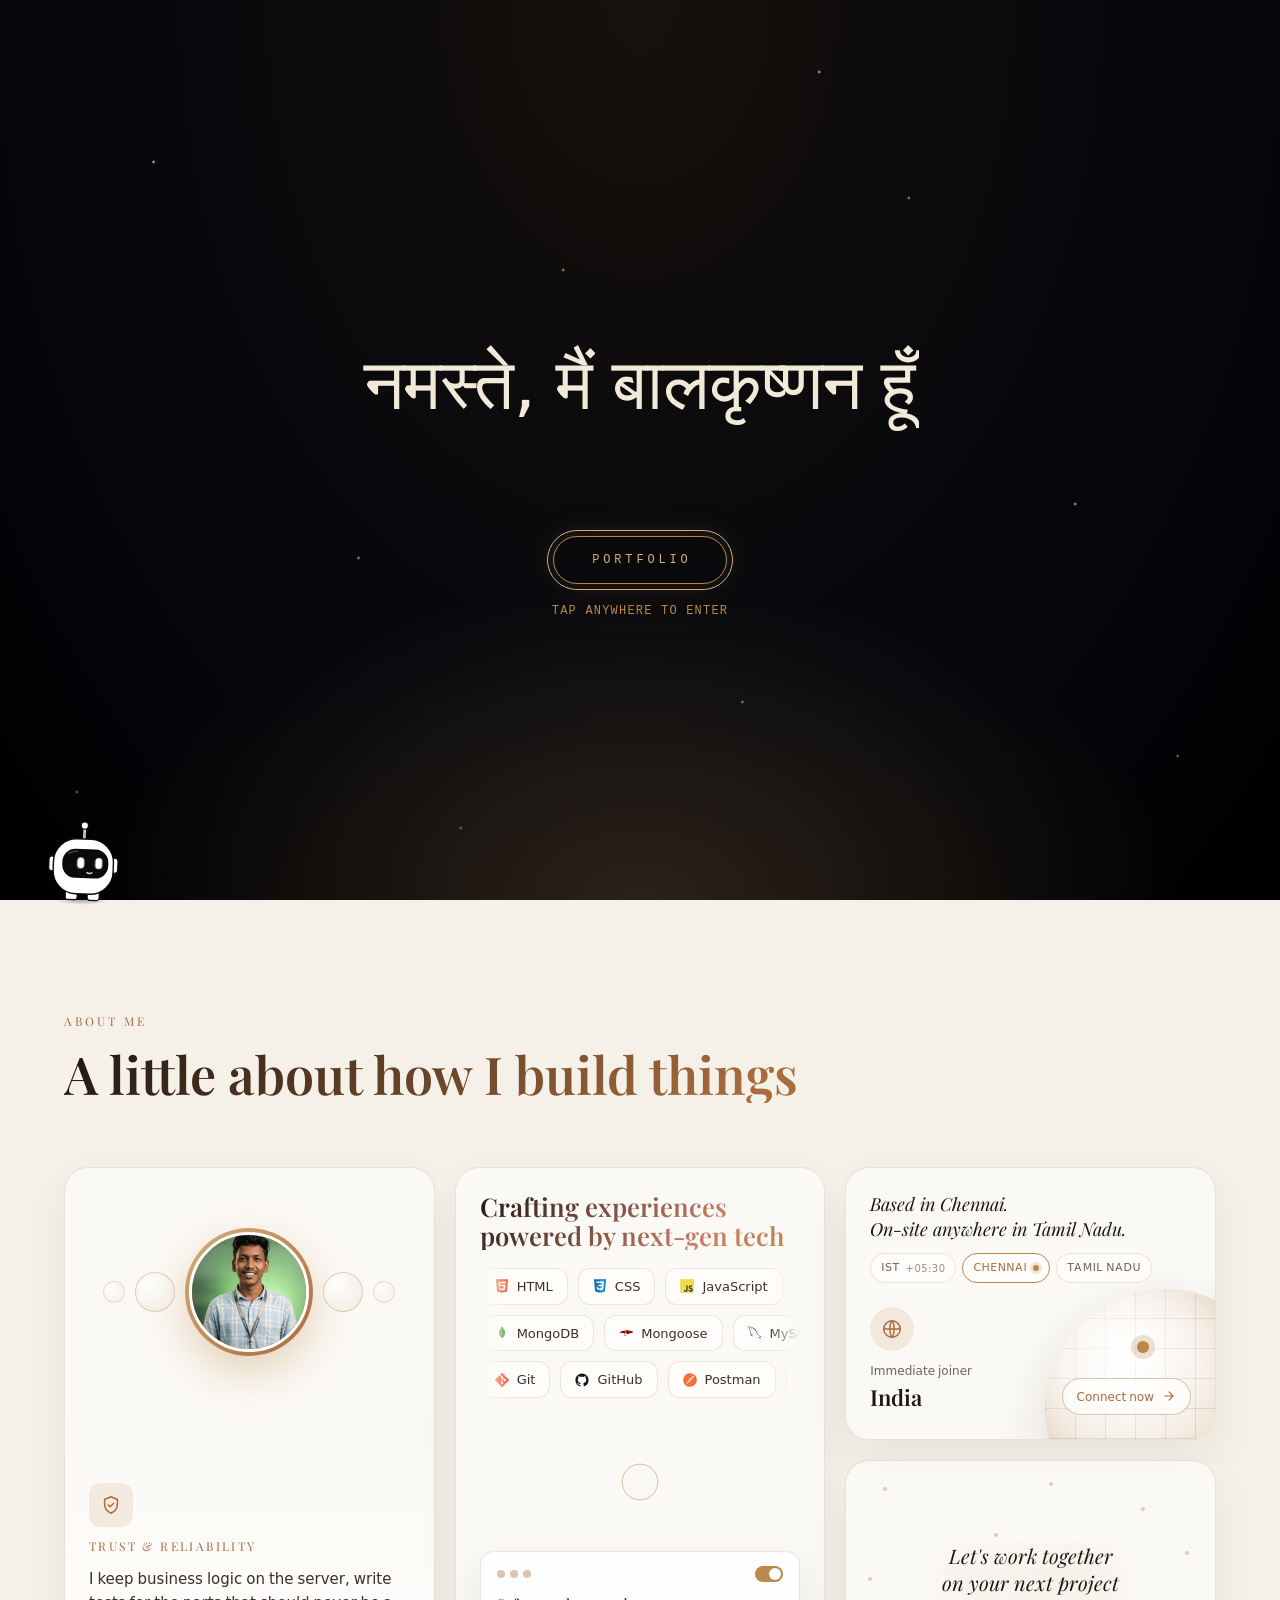
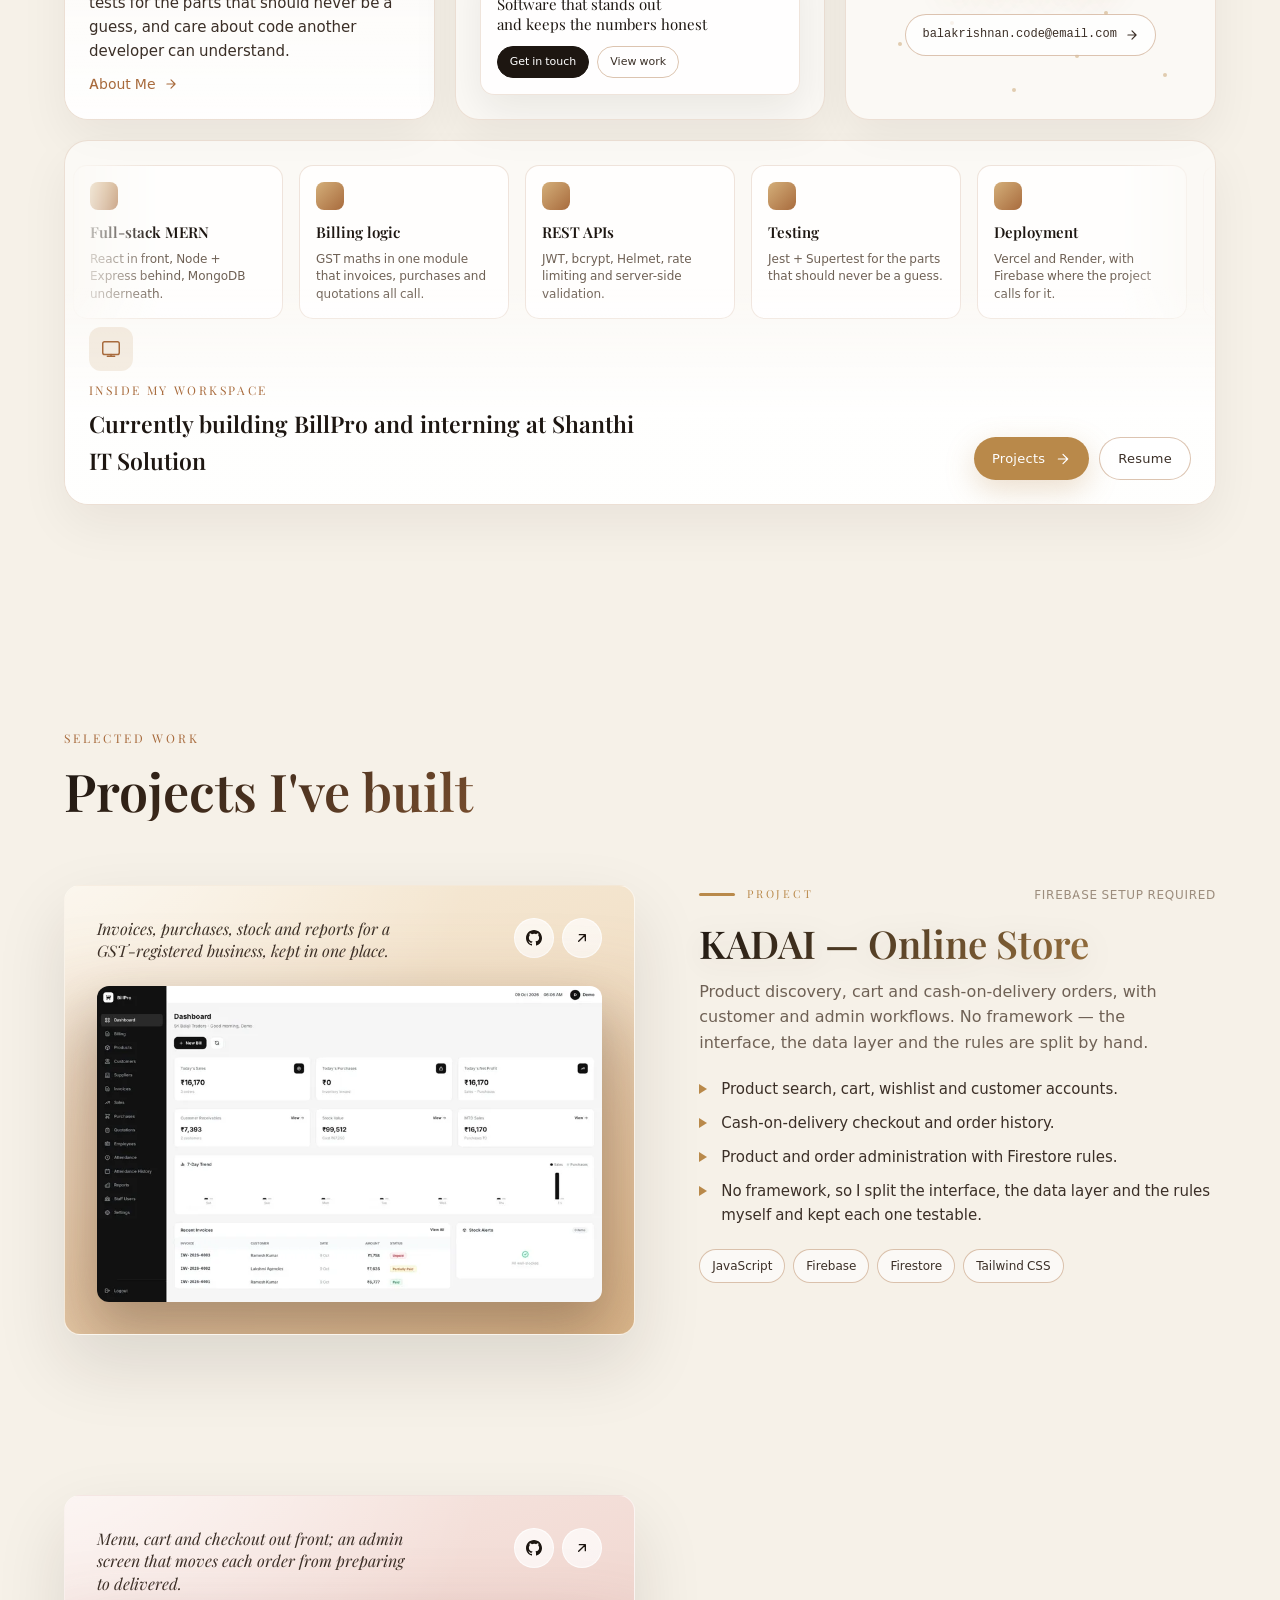
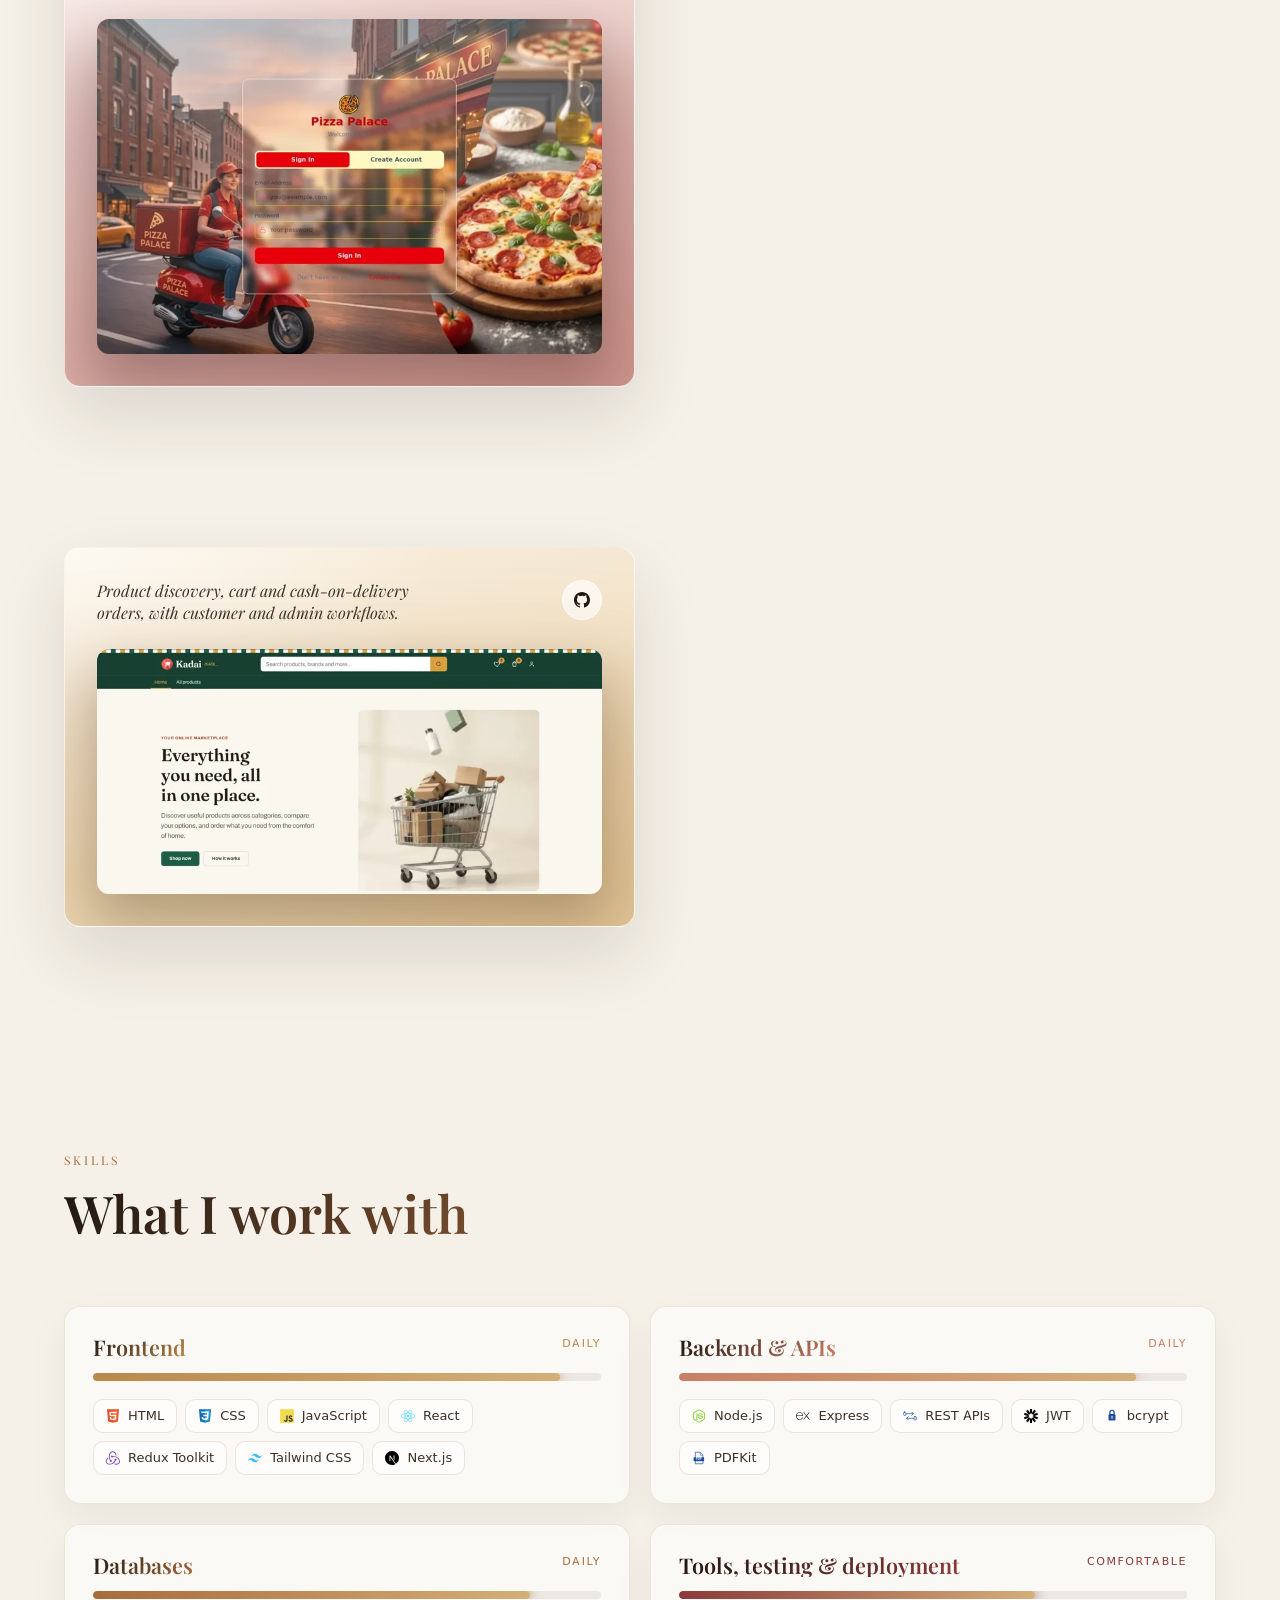
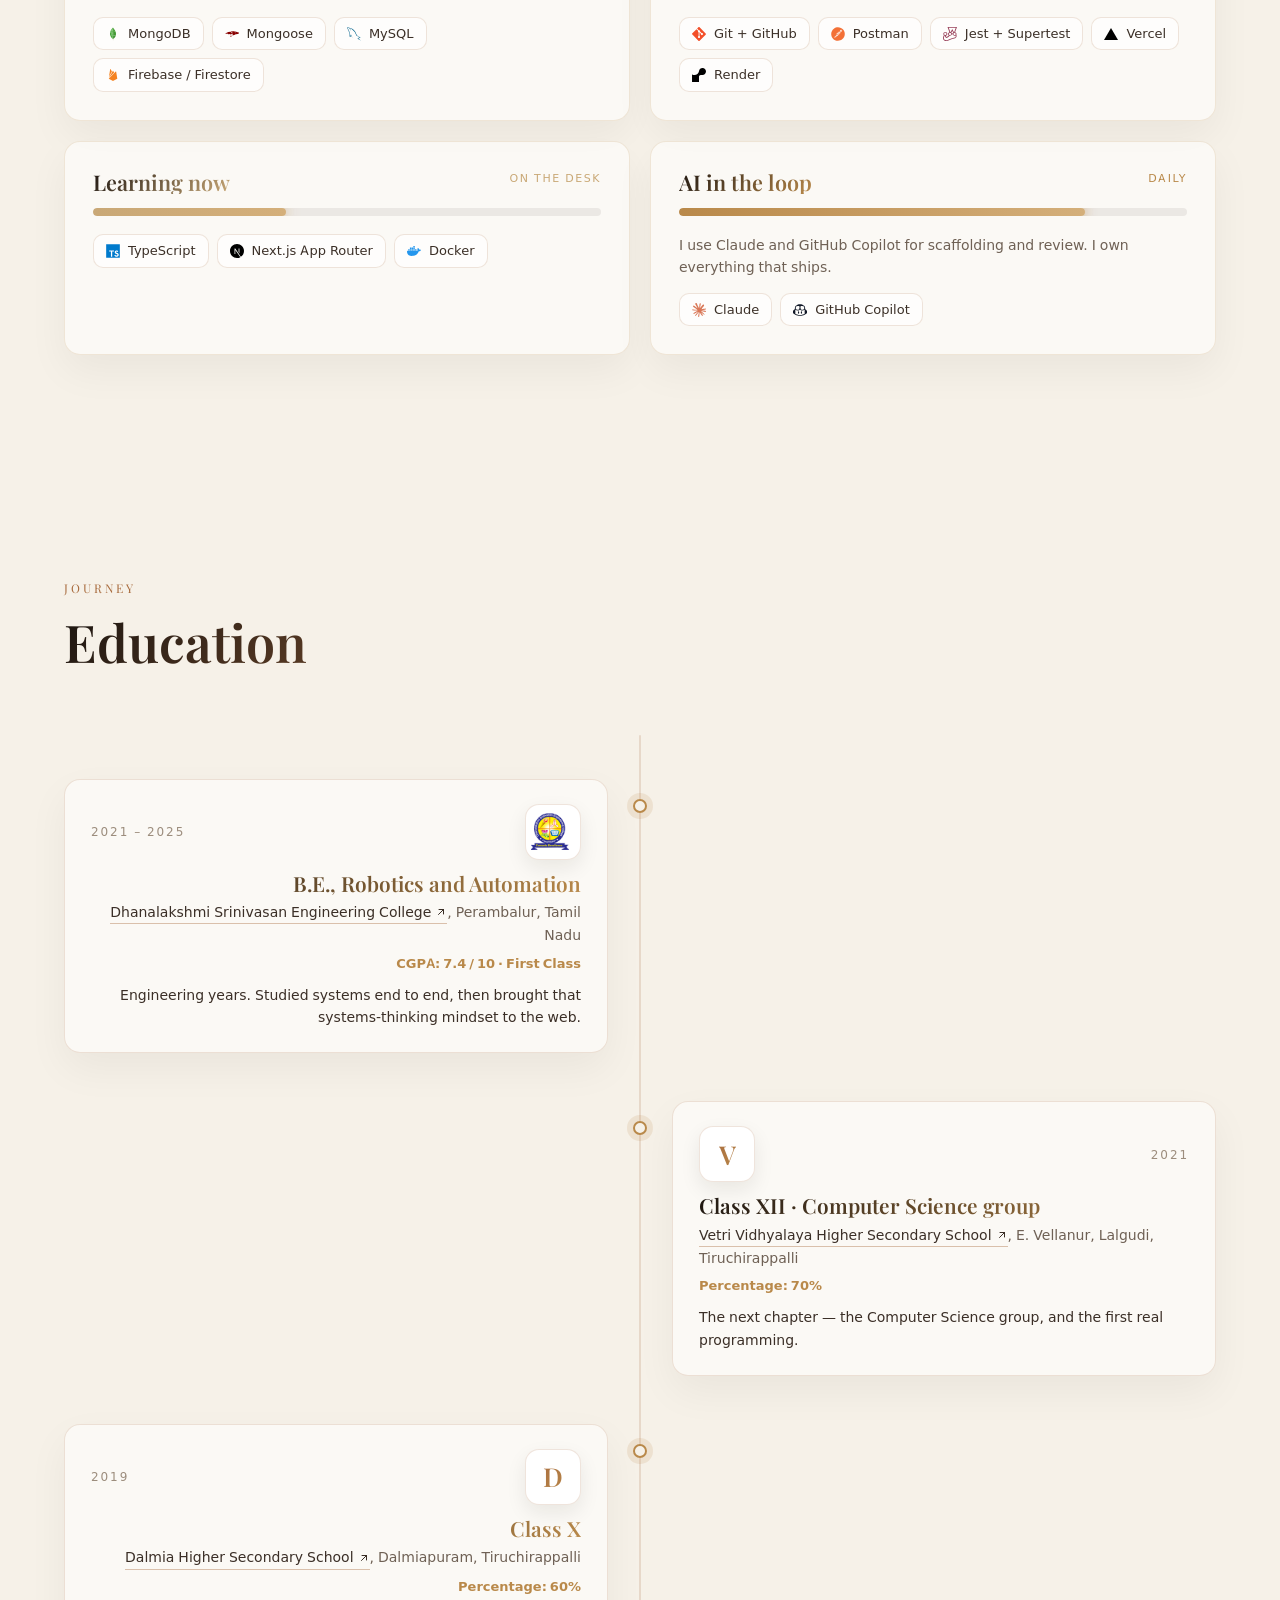
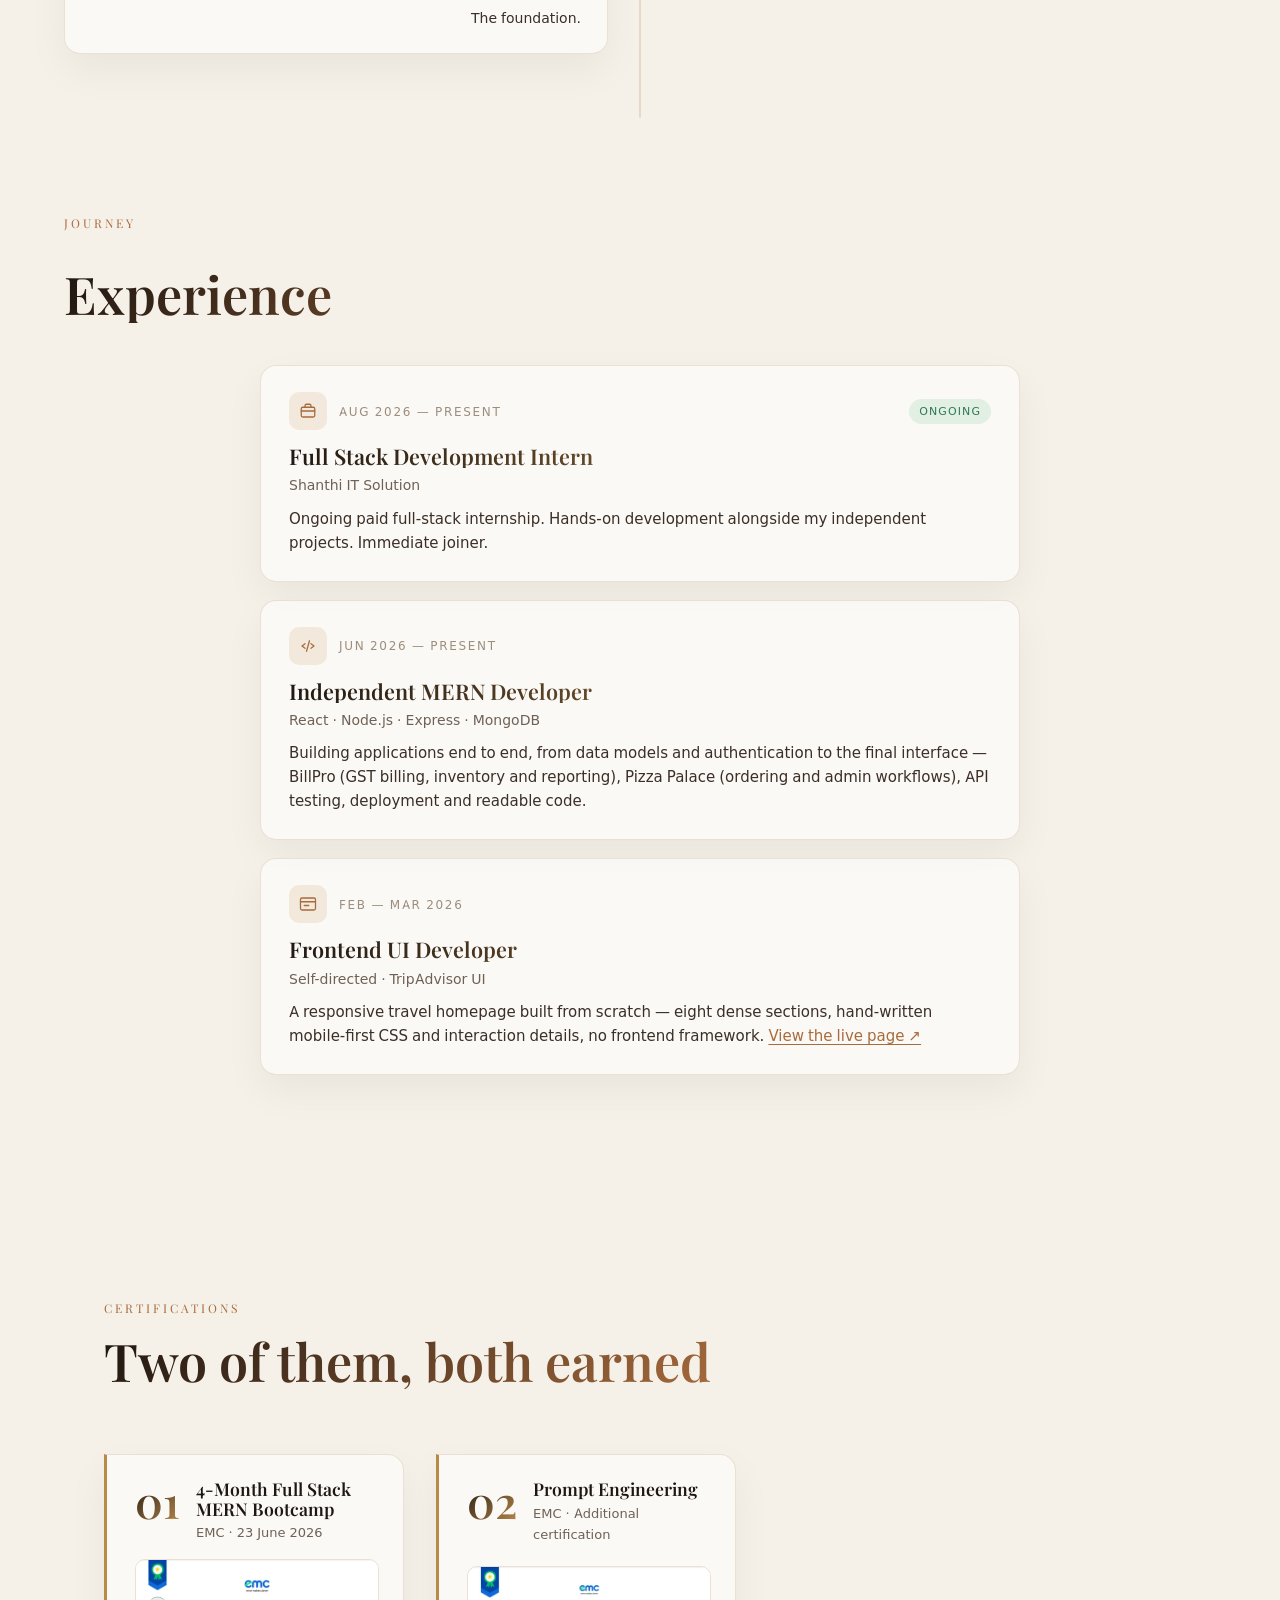
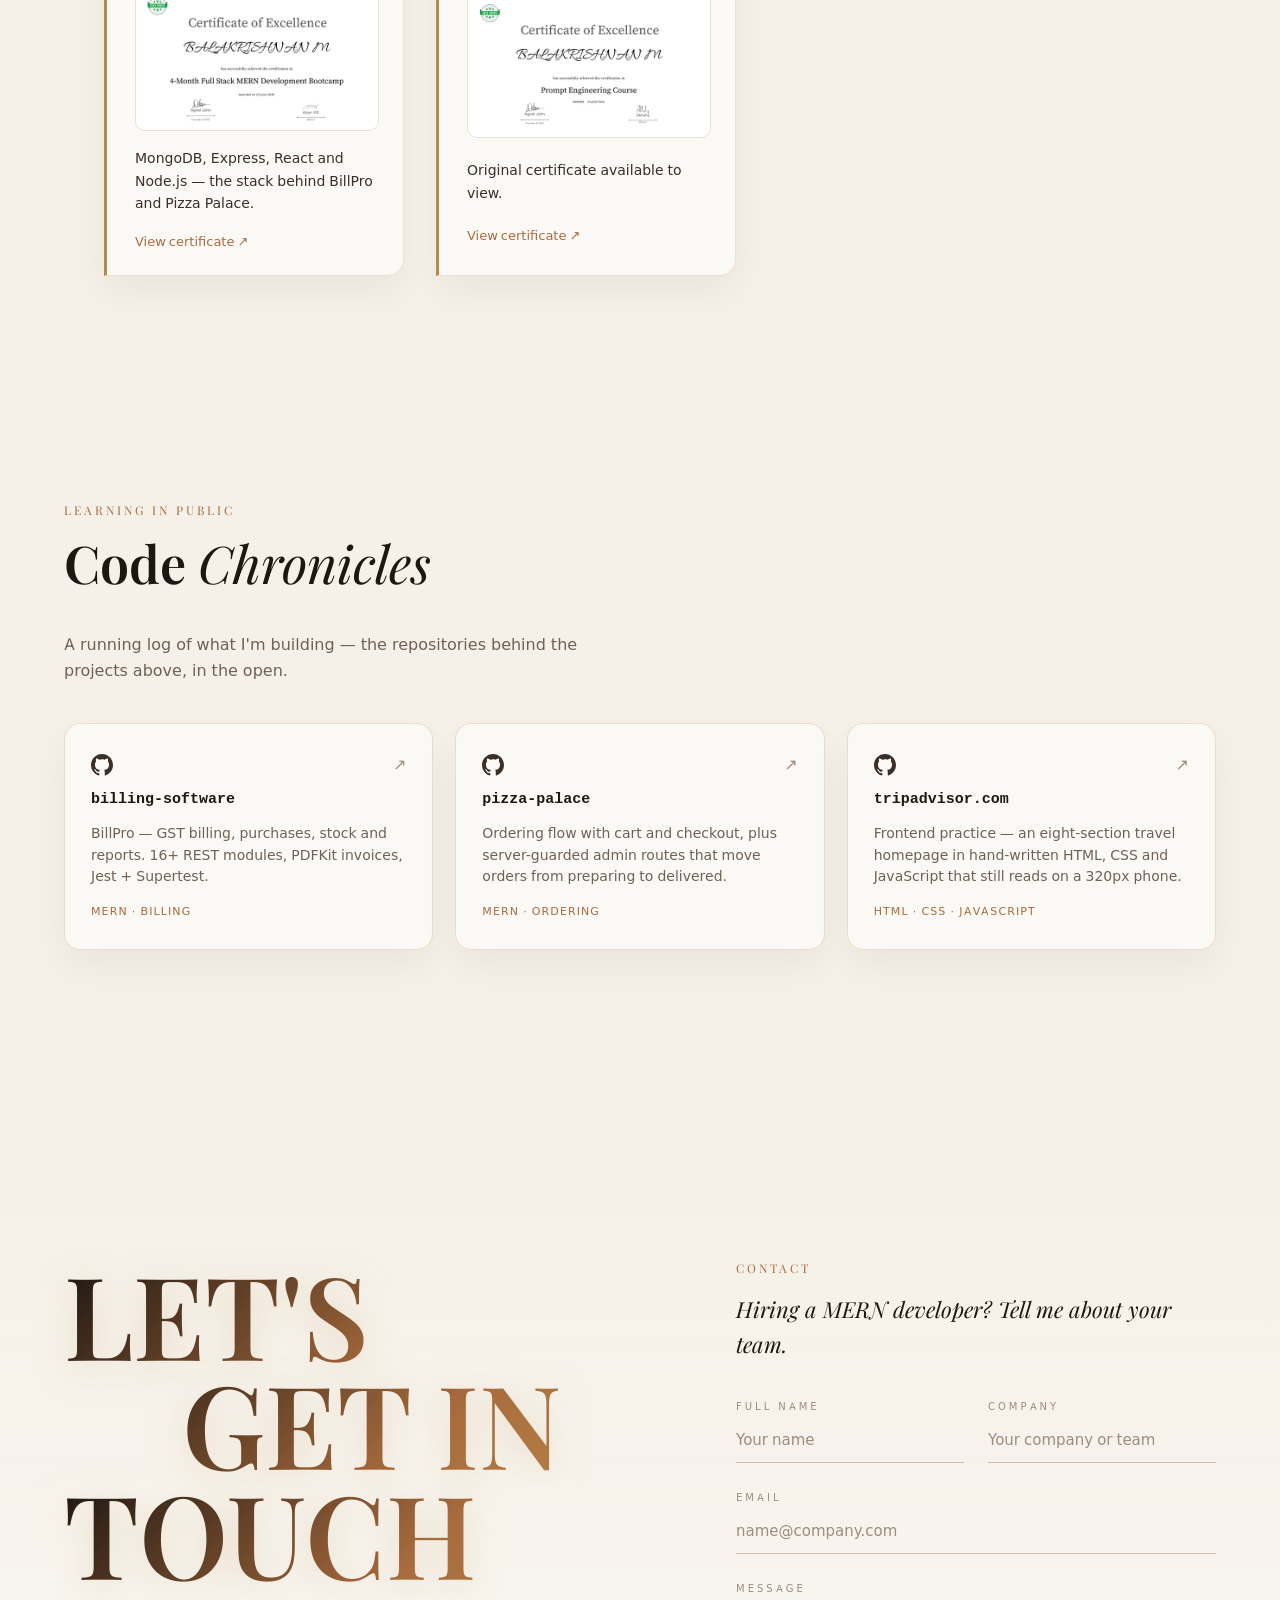
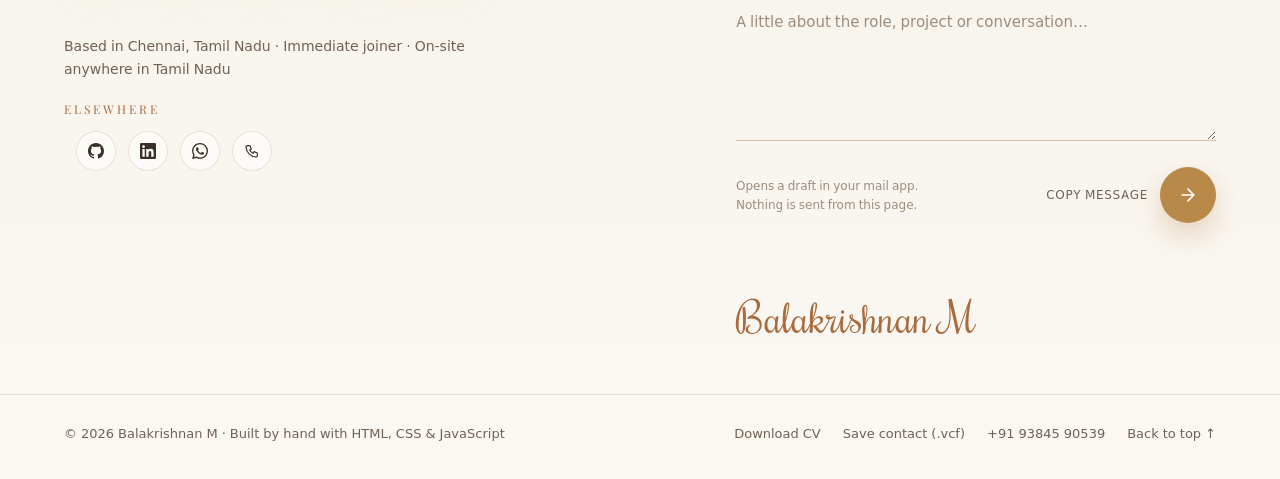
==== commit e90957c7: "Improve marquee loop content" ====
--- a/index.html
+++ b/index.html
@@ -224,6 +224,14 @@
                       <span class="chip"><img alt="" src="assets/icons/redux.svg" />Redux Toolkit</span>
                       <span class="chip"><img alt="" src="assets/icons/tailwind.svg" />Tailwind CSS</span>
                       <span class="chip"><img alt="" src="assets/icons/nextjs.svg" />Next.js</span>
+                      <!-- duplicate for seamless loop -->
+                      <span class="chip" aria-hidden="true"><img alt="" src="assets/icons/html5.svg" />HTML</span>
+                      <span class="chip" aria-hidden="true"><img alt="" src="assets/icons/css3.svg" />CSS</span>
+                      <span class="chip" aria-hidden="true"><img alt="" src="assets/icons/javascript.svg" />JavaScript</span>
+                      <span class="chip" aria-hidden="true"><img alt="" src="assets/icons/react.svg" />React</span>
+                      <span class="chip" aria-hidden="true"><img alt="" src="assets/icons/redux.svg" />Redux Toolkit</span>
+                      <span class="chip" aria-hidden="true"><img alt="" src="assets/icons/tailwind.svg" />Tailwind CSS</span>
+                      <span class="chip" aria-hidden="true"><img alt="" src="assets/icons/nextjs.svg" />Next.js</span>
                     </div>
                   </div>
                   <div class="marquee" data-marquee data-reverse>
@@ -236,6 +244,15 @@
                       <span class="chip"><img alt="" src="assets/icons/express.svg" />Express</span>
                       <span class="chip"><img alt="" src="assets/icons/rest-api.svg" />REST APIs</span>
                       <span class="chip"><img alt="" src="assets/icons/jwt.svg" />JWT + bcrypt</span>
+                      <!-- duplicate for seamless loop -->
+                      <span class="chip" aria-hidden="true"><img alt="" src="assets/icons/mongodb.svg" />MongoDB</span>
+                      <span class="chip" aria-hidden="true"><img alt="" src="assets/icons/mongoose.svg" />Mongoose</span>
+                      <span class="chip" aria-hidden="true"><img alt="" src="assets/icons/mysql.svg" />MySQL</span>
+                      <span class="chip" aria-hidden="true"><img alt="" src="assets/icons/firebase.svg" />Firebase</span>
+                      <span class="chip" aria-hidden="true"><img alt="" src="assets/icons/nodejs.svg" />Node.js</span>
+                      <span class="chip" aria-hidden="true"><img alt="" src="assets/icons/express.svg" />Express</span>
+                      <span class="chip" aria-hidden="true"><img alt="" src="assets/icons/rest-api.svg" />REST APIs</span>
+                      <span class="chip" aria-hidden="true"><img alt="" src="assets/icons/jwt.svg" />JWT + bcrypt</span>
                     </div>
                   </div>
                   <div class="marquee" data-marquee>
@@ -250,6 +267,17 @@
                       <span class="chip"><img alt="" src="assets/icons/docker.svg" />Docker</span>
                       <span class="chip"><img alt="" src="assets/icons/pdfkit.svg" />PDFKit</span>
                       <span class="chip"><img alt="" src="assets/icons/typescript.svg" />TypeScript</span>
+                      <!-- duplicate for seamless loop -->
+                      <span class="chip" aria-hidden="true"><img alt="" src="assets/icons/git.svg" />Git</span>
+                      <span class="chip" aria-hidden="true"><img alt="" src="assets/icons/github.svg" />GitHub</span>
+                      <span class="chip" aria-hidden="true"><img alt="" src="assets/icons/postman.svg" />Postman</span>
+                      <span class="chip" aria-hidden="true"><img alt="" src="assets/icons/jest.svg" />Jest</span>
+                      <span class="chip" aria-hidden="true"><img alt="" src="assets/icons/supertest.svg" />Supertest</span>
+                      <span class="chip" aria-hidden="true"><img alt="" src="assets/icons/vercel.svg" />Vercel</span>
+                      <span class="chip" aria-hidden="true"><img alt="" src="assets/icons/render.svg" />Render</span>
+                      <span class="chip" aria-hidden="true"><img alt="" src="assets/icons/docker.svg" />Docker</span>
+                      <span class="chip" aria-hidden="true"><img alt="" src="assets/icons/pdfkit.svg" />PDFKit</span>
+                      <span class="chip" aria-hidden="true"><img alt="" src="assets/icons/typescript.svg" />TypeScript</span>
                     </div>
                   </div>
                 </div>
@@ -296,6 +324,13 @@
                     <div class="ws-card"><i></i><p>Testing</p><small>Jest + Supertest for the parts that should never be a guess.</small></div>
                     <div class="ws-card"><i></i><p>Deployment</p><small>Vercel and Render, with Firebase where the project calls for it.</small></div>
                     <div class="ws-card"><i></i><p>Responsive UI</p><small>Hand-written, mobile-first layouts that read on a 320px phone.</small></div>
+                    <!-- duplicate for seamless loop -->
+                    <div class="ws-card" aria-hidden="true"><i></i><p>Full-stack MERN</p><small>React in front, Node + Express behind, MongoDB underneath.</small></div>
+                    <div class="ws-card" aria-hidden="true"><i></i><p>Billing logic</p><small>GST maths in one module that invoices, purchases and quotations all call.</small></div>
+                    <div class="ws-card" aria-hidden="true"><i></i><p>REST APIs</p><small>JWT, bcrypt, Helmet, rate limiting and server-side validation.</small></div>
+                    <div class="ws-card" aria-hidden="true"><i></i><p>Testing</p><small>Jest + Supertest for the parts that should never be a guess.</small></div>
+                    <div class="ws-card" aria-hidden="true"><i></i><p>Deployment</p><small>Vercel and Render, with Firebase where the project calls for it.</small></div>
+                    <div class="ws-card" aria-hidden="true"><i></i><p>Responsive UI</p><small>Hand-written, mobile-first layouts that read on a 320px phone.</small></div>
                   </div>
                 </div>
                 <div class="tile-shade-up"></div>
